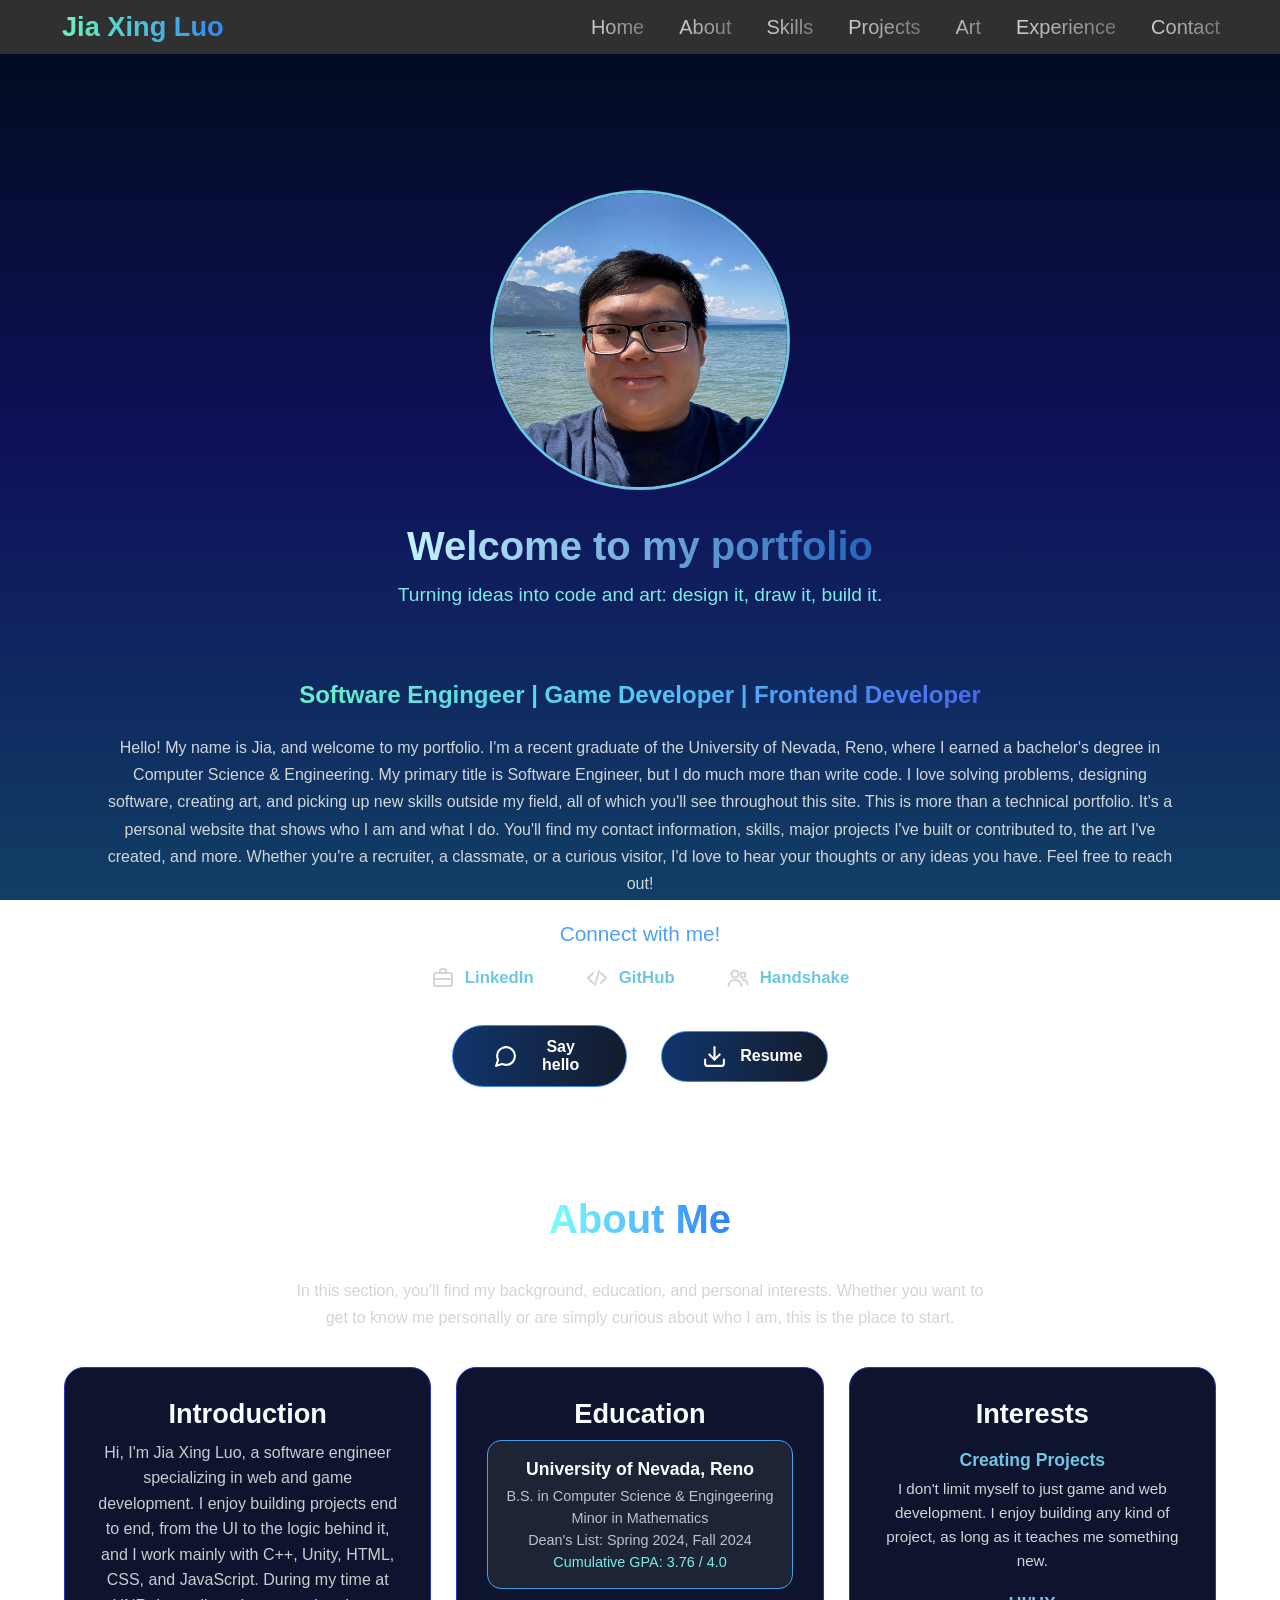
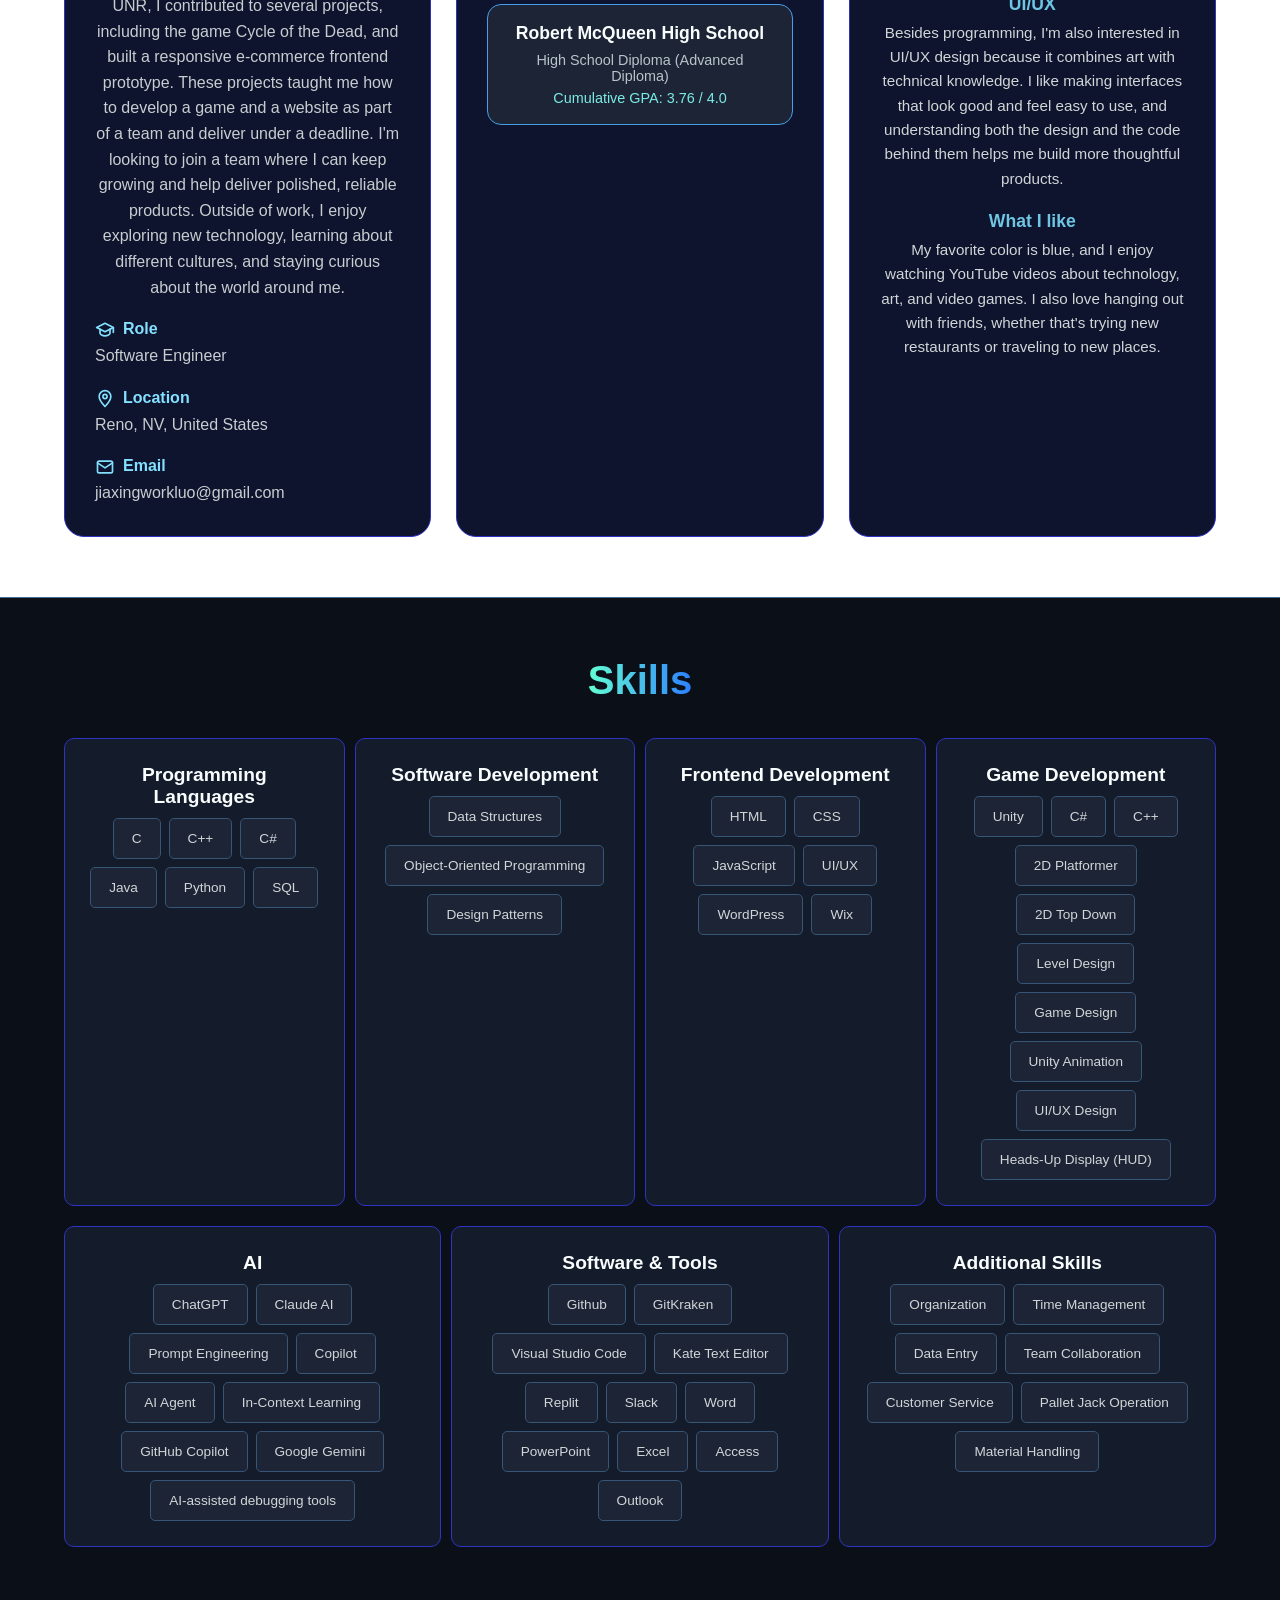
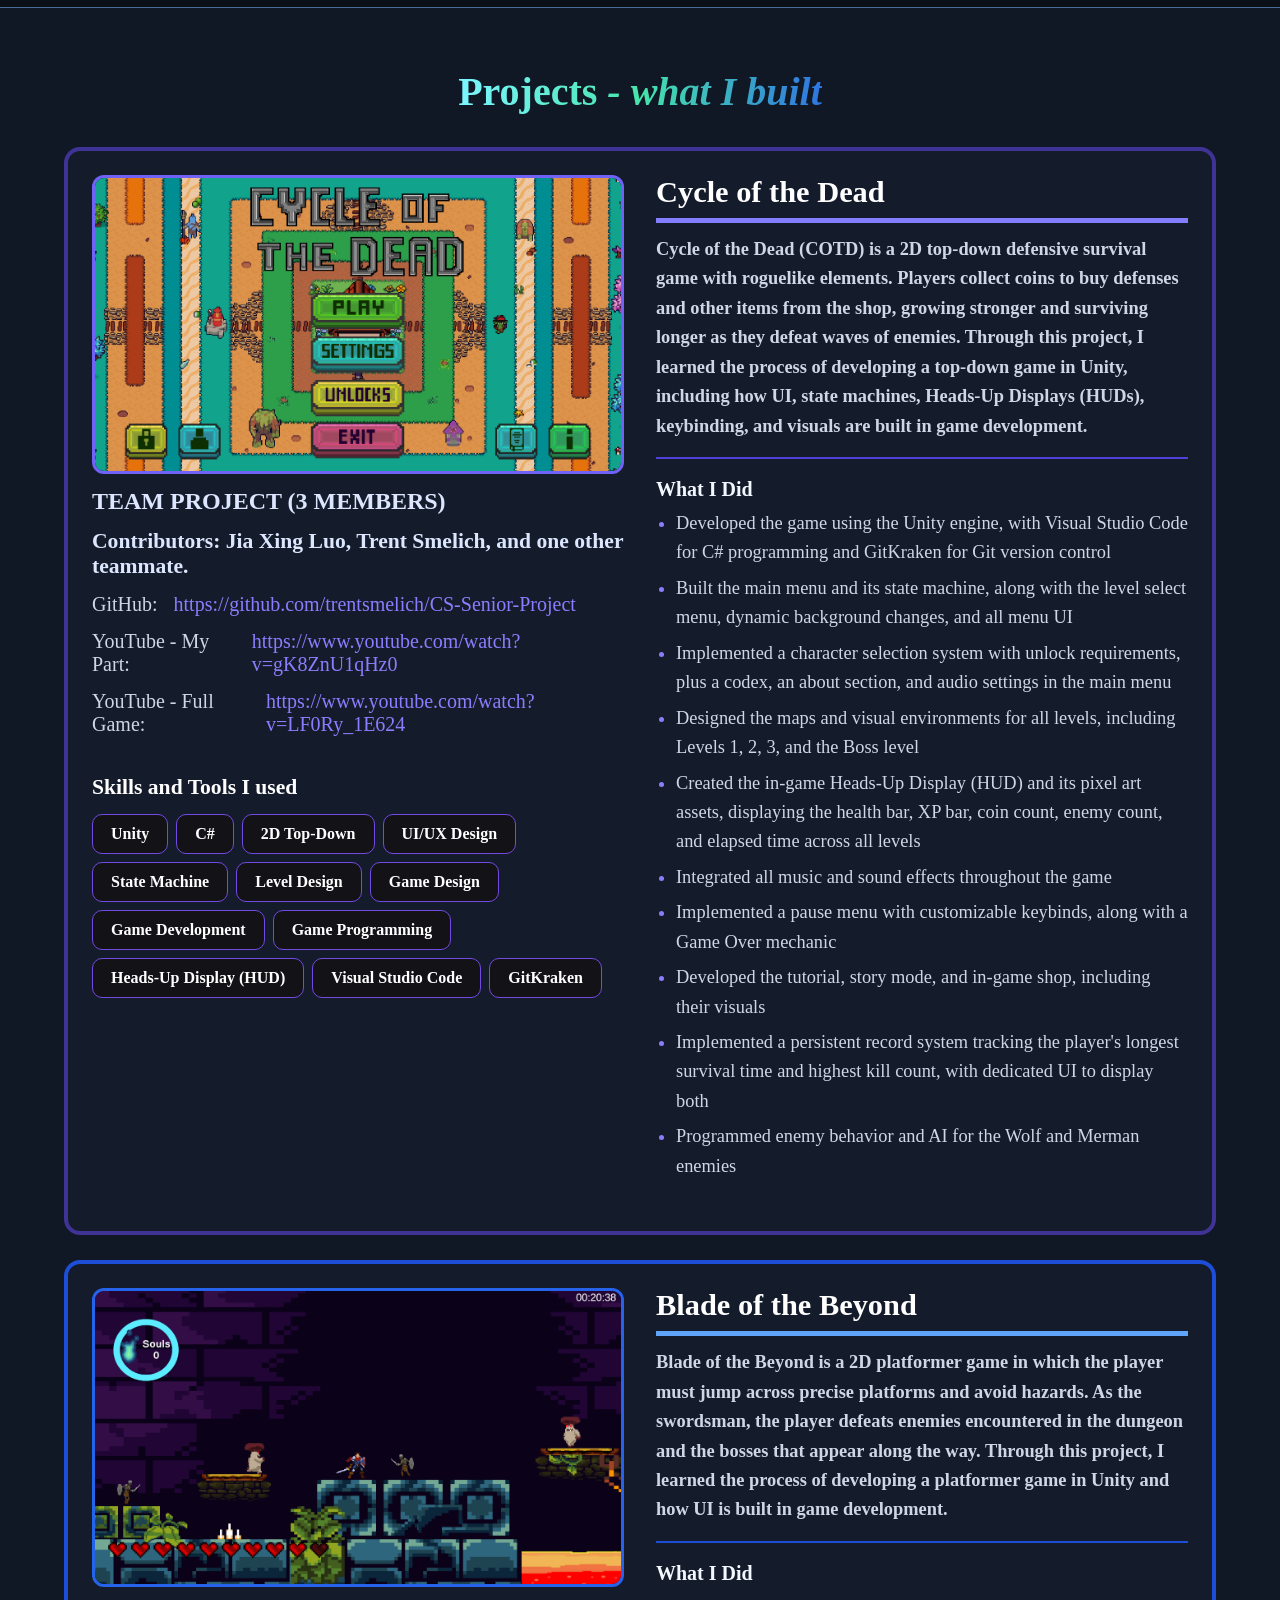
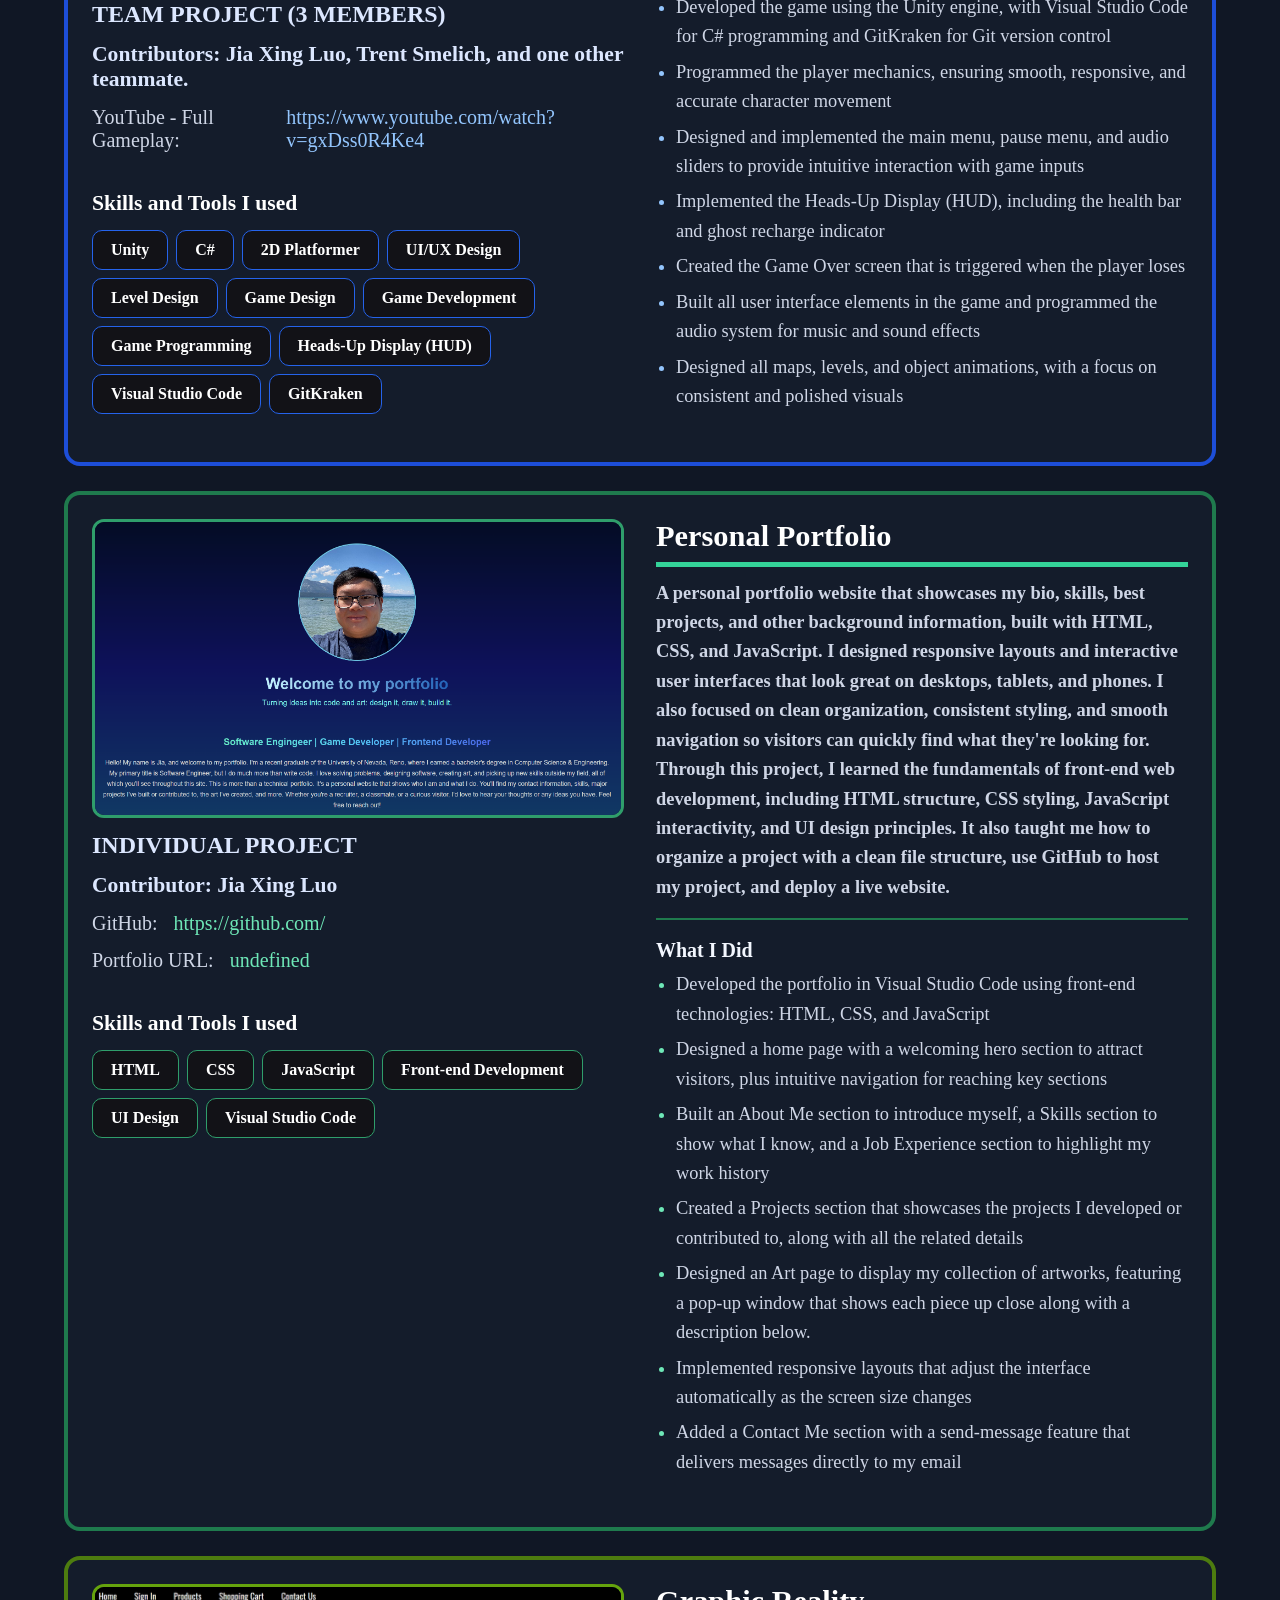
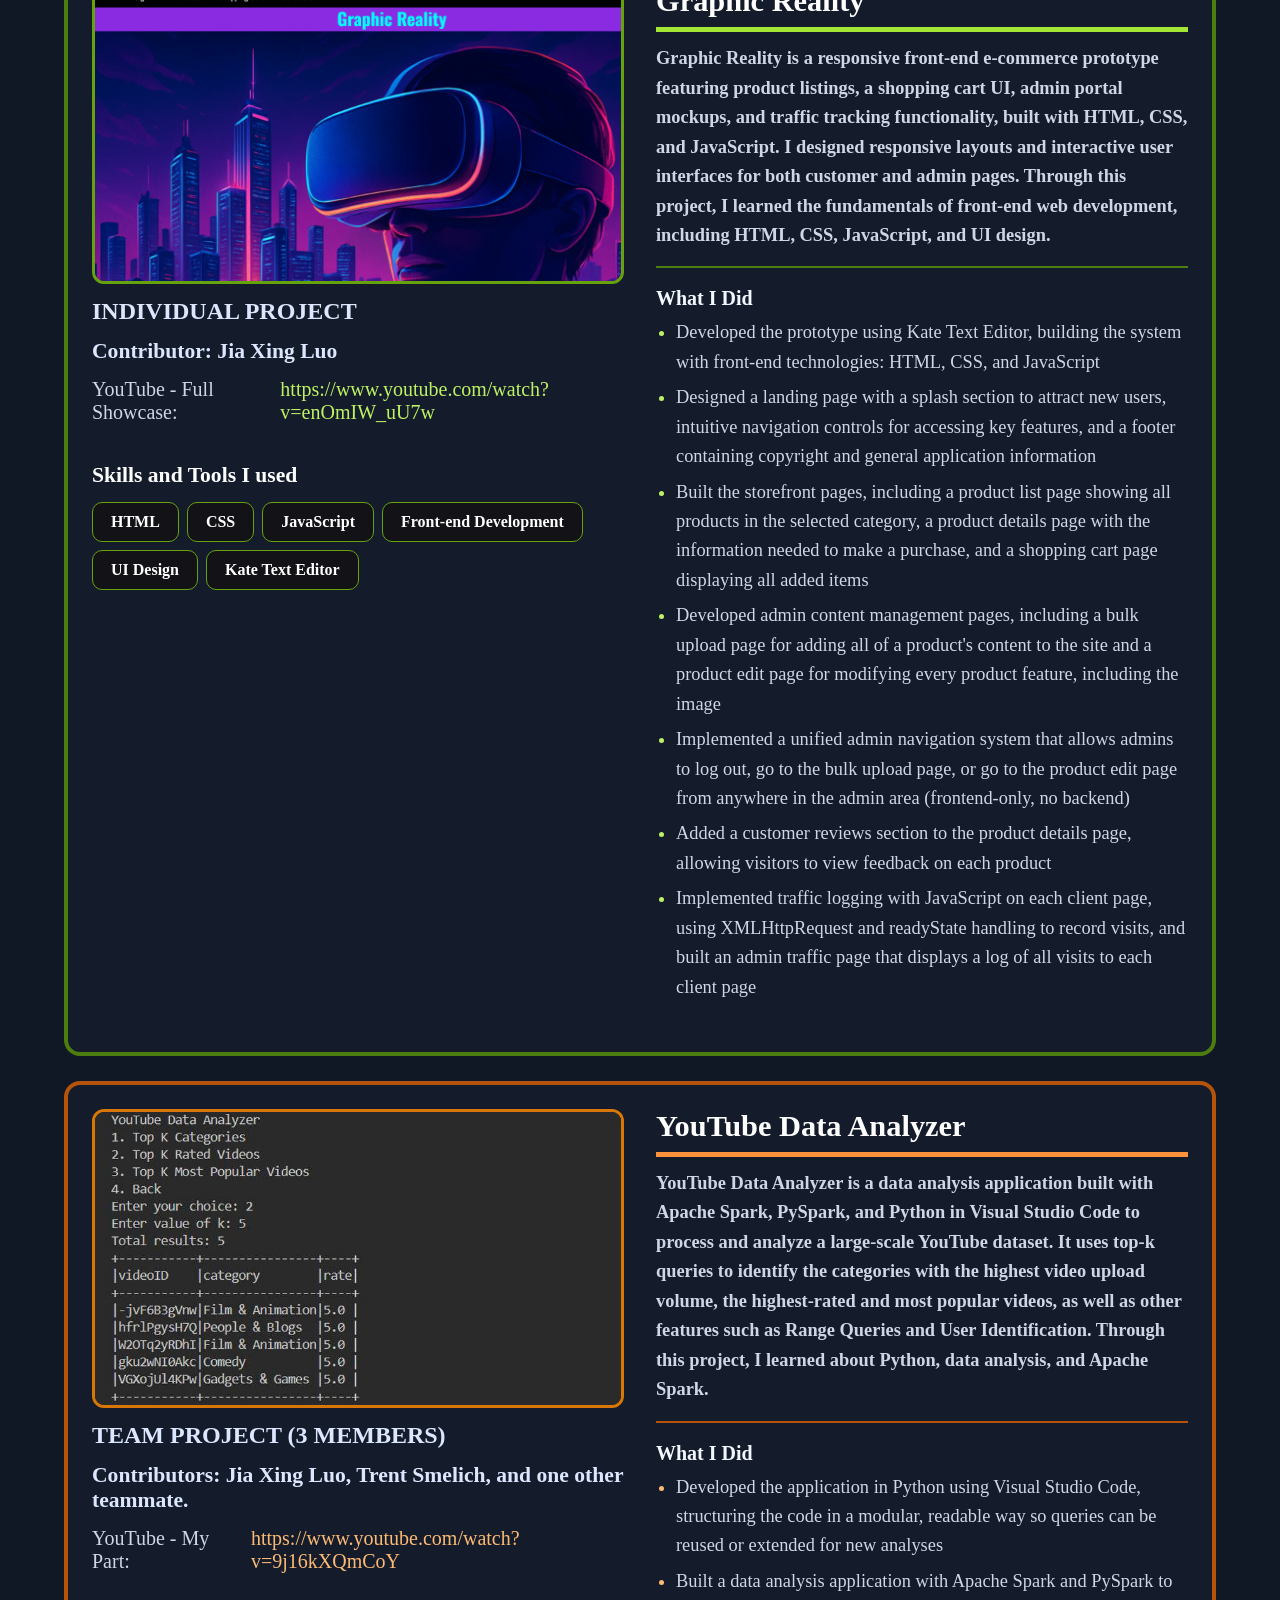
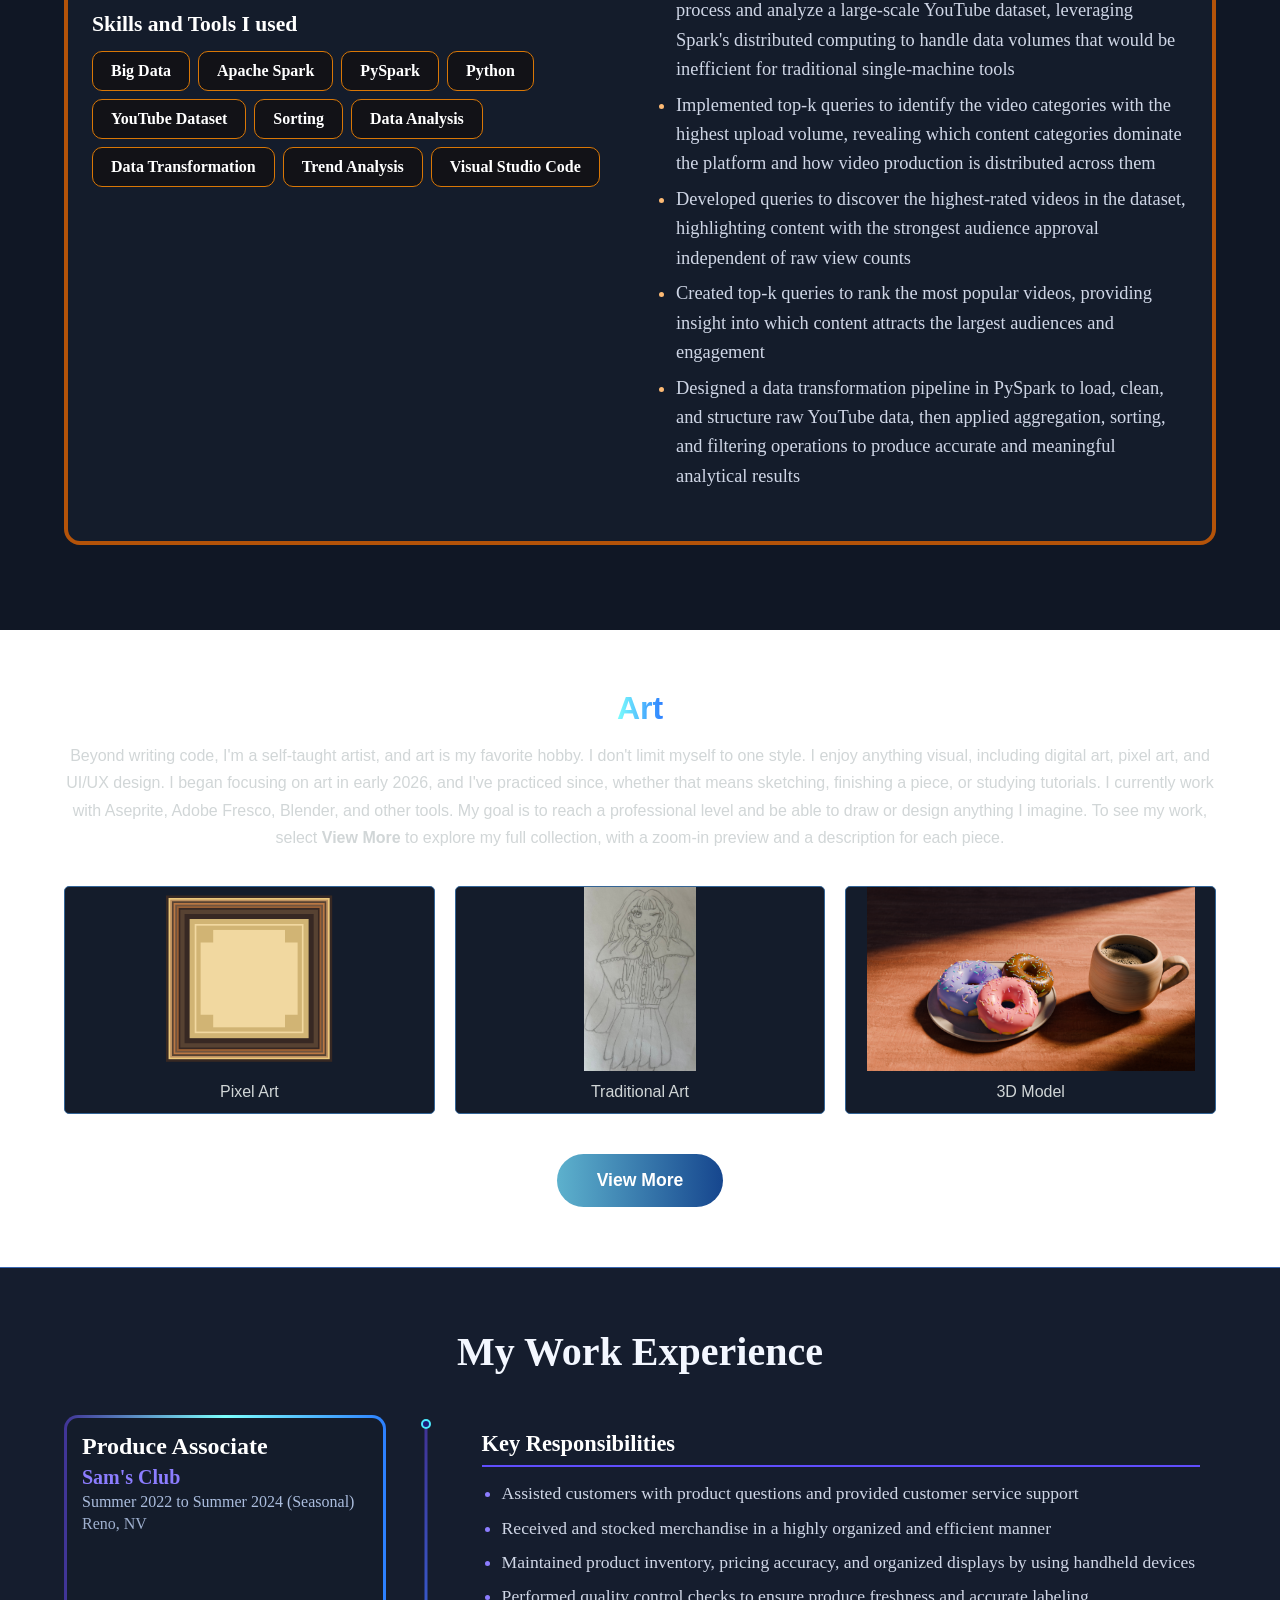
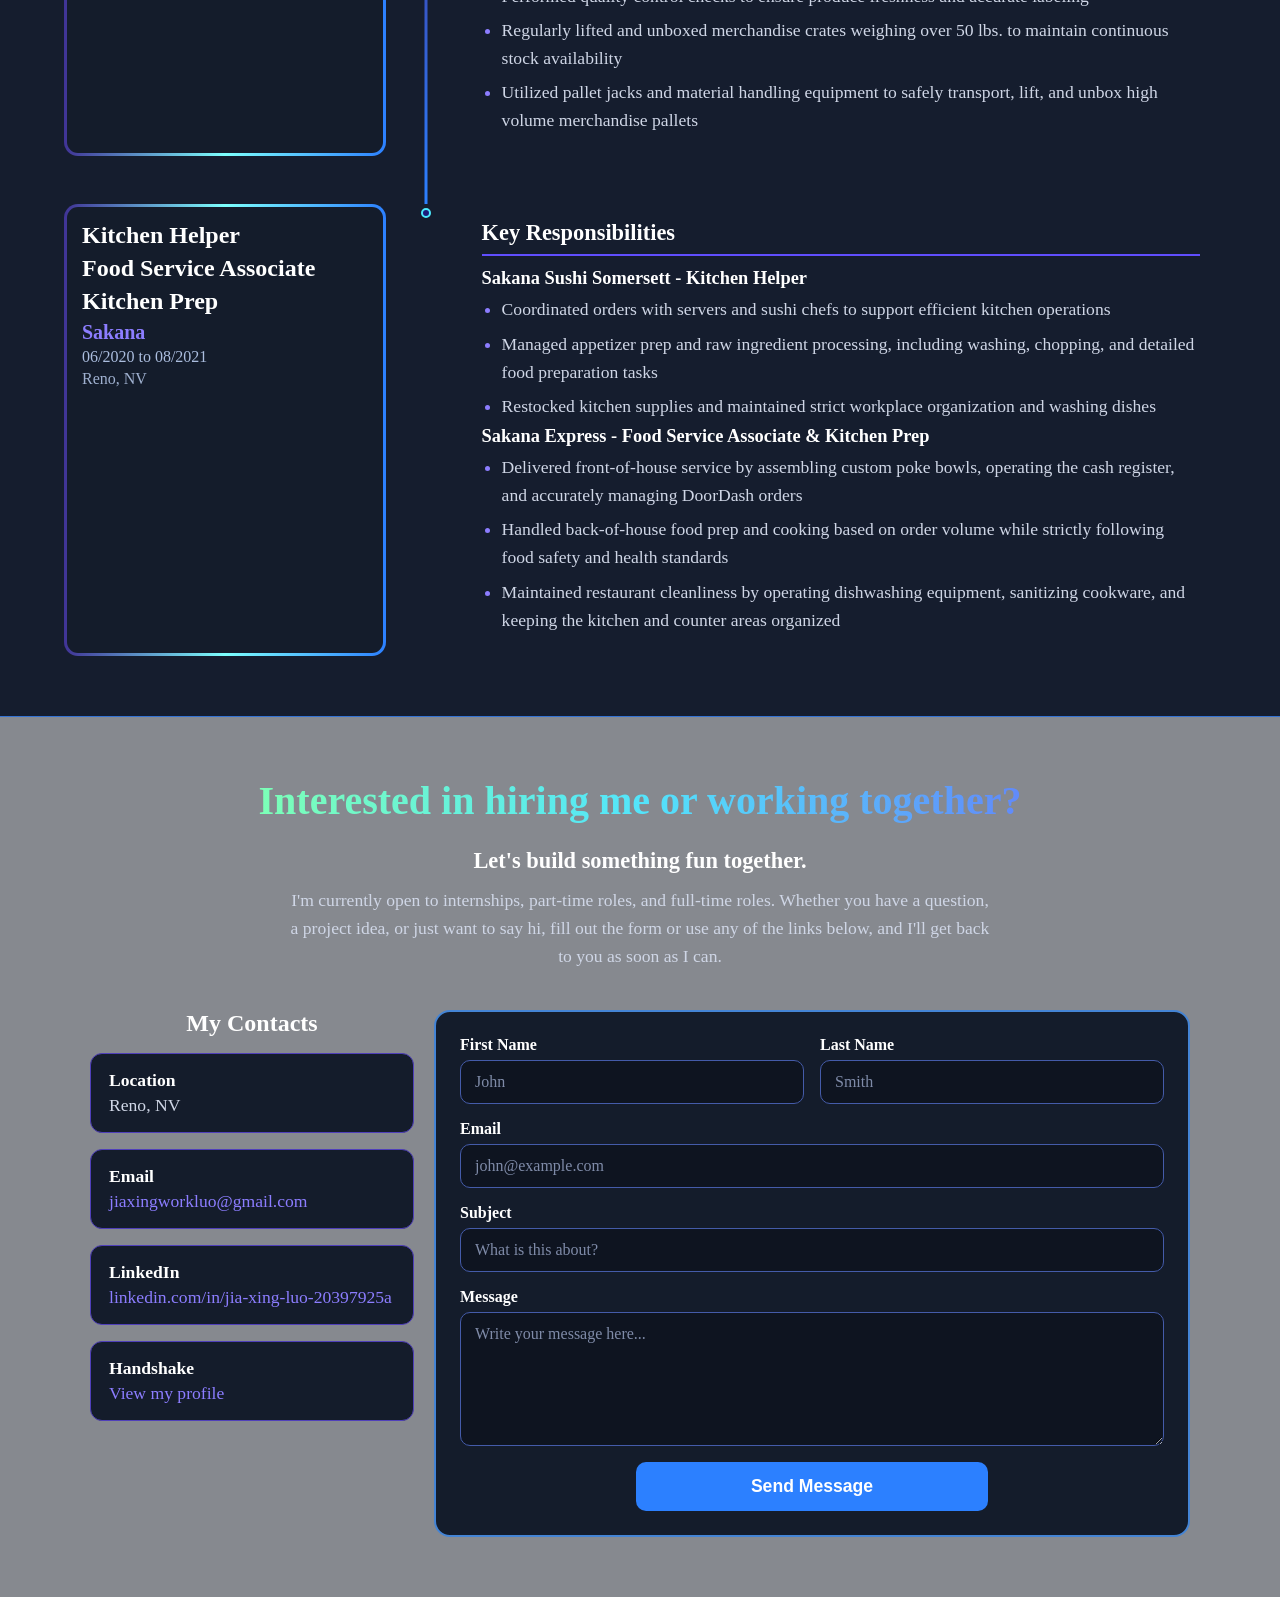
==== index.html @ 1fb8aa8e "Personal Portfolio" ====
<!DOCTYPE html>
<html lang="en">
<head>
  <meta charset="UTF-8">
  <meta name="viewport" content="width=device-width, initial-scale=1.0">
  <title>Portfolio - Jia Xing Luo</title>
  <link rel="stylesheet" href="css/styles.css">
  <link rel="stylesheet" href="css/home.css">
</head>
<body>
  <nav class="navbar">
    <div class="nav-name">Jia Xing Luo</div>
    <ul class="nav-links">
      <li><a href="index.html">Home</a></li>
      <li><a href="#about">About</a></li>
      <li><a href="#skills">Skills</a></li>
      <li><a href="#projects">Projects</a></li>
      <li><a href="pages/art.html">Art</a></li>
      <li><a href="#experience">Experience</a></li>
      <li><a href="#contact">Contact</a></li>
    </ul>
  </nav>
  
  <section class="welcome-container" id="home">
    <img src="assets/images/portfolio_image.jpg" alt="Profile_photo" class="welcome-image">
    <h1 class="welcome-message">Welcome to my portfolio</h1>
    <h2 class="welcome-slogan">Turning ideas into code and art: design it, draw it, build it.</h2>
    <p class="welcome-sentence"> Software Engingeer | Game Developer | Frontend Developer</p>
    <p class="welcome-paragraph">
        Hello! My name is Jia, and welcome to my portfolio. I'm a recent graduate of the University of Nevada, Reno, where I earned a bachelor's degree in Computer Science &amp; Engineering.
        My primary title is Software Engineer, but I do much more than write code. I love solving problems, designing software, creating art, and picking up new skills outside my field, all of which you'll see throughout this site.
        This is more than a technical portfolio. It's a personal website that shows who I am and what I do. You'll find my contact information, skills, major projects I've built or contributed to, the art I've created, and more.
        Whether you're a recruiter, a classmate, or a curious visitor, I'd love to hear your thoughts or any ideas you have. Feel free to reach out!
    </p>
    <p class="social-title">
      Connect with me!
    </p>

    <div class="social-links">
      <a href="https://www.linkedin.com/in/jia-xing-luo-20397925a" target="_blank" rel="noopener" class="social-link">
        <svg xmlns="http://www.w3.org/2000/svg" width="24" height="24" viewBox="0 0 24 24" fill="none" stroke="#d1d6d7" stroke-width="2" stroke-linecap="round" stroke-linejoin="round">
          <rect x="3" y="7" width="18" height="13" rx="2"/>
          <path d="M9 7V5a2 2 0 0 1 2-2h2a2 2 0 0 1 2 2v2"/>
          <path d="M3 13h18"/>
        </svg>
        <span>LinkedIn</span>
      </a>

      <a href="https://github.com/1104-Luo-JiaXing" target="_blank" rel="noopener" class="social-link">
        <svg xmlns="http://www.w3.org/2000/svg" width="24" height="24" viewBox="0 0 24 24" fill="none" stroke="#d1d6d7" stroke-width="2" stroke-linecap="round" stroke-linejoin="round">
          <polyline points="8 7 3 12 8 17"/>
          <polyline points="16 7 21 12 16 17"/>
          <line x1="14" y1="5" x2="10" y2="19"/>
        </svg>
        <span>GitHub</span>
      </a>

      <a href="https://app.joinhandshake.com/profiles/wjx9dq" target="_blank" rel="noopener" class="social-link">
        <svg xmlns="http://www.w3.org/2000/svg" width="24" height="24" viewBox="0 0 24 24" fill="none" stroke="#d1d6d7" stroke-width="2" stroke-linecap="round" stroke-linejoin="round">
          <circle cx="9" cy="8" r="3.5"/>
          <path d="M2.5 20c0-3.6 2.9-6 6.5-6s6.5 2.4 6.5 6"/>
          <circle cx="17" cy="9" r="2.5"/>
          <path d="M17 14c2.8 0 4.5 1.9 4.5 4.5"/>
        </svg>
        <span>Handshake</span>
      </a>
    </div>


    <a href="#contact" class="welcome-section-button">
      <svg xmlns="http://www.w3.org/2000/svg" viewBox="0 0 24 24" fill="none"
          stroke="currentColor" stroke-width="2" stroke-linecap="round"
          stroke-linejoin="round" aria-hidden="true">
        <path d="M21 11.5a8.38 8.38 0 0 1-.9 3.8 8.5 8.5 0 0 1-7.6 4.7 8.38 8.38 0 0 1-3.8-.9L3 21l1.9-5.7a8.38 8.38 0 0 1-.9-3.8 8.5 8.5 0 0 1 4.7-7.6 8.38 8.38 0 0 1 3.8-.9h.5a8.48 8.48 0 0 1 8 8v.5z"/>
      </svg>
      Say hello
    </a>

    <a href="assets/Jia_Xing_Luo_Resume.pdf" download="Jia_Xing_Luo_Resume.pdf" class="welcome-section-button">
      <svg xmlns="http://www.w3.org/2000/svg" viewBox="0 0 24 24" fill="none"
       stroke="currentColor" stroke-width="2" stroke-linecap="round"
       stroke-linejoin="round" aria-hidden="true">
        <path d="M21 15v4a2 2 0 0 1-2 2H5a2 2 0 0 1-2-2v-4"/>
        <polyline points="7 10 12 15 17 10"/>
        <line x1="12" y1="15" x2="12" y2="3"/>
      </svg>
      Resume
    </a>

  </section>

  <section class="about-section" id="about">
    <h2 class="about-title">About Me</h2>

    <p class="about-paragraph">
        In this section, you'll find my background, education, and personal interests. 
        Whether you want to get to know me personally or are simply curious about who I am, this is the place to start.
    </p>

    <div class="about-container">
      <!-- Intro -->
      <div class="about-box">
        <h3 class="about-subtitle">
          Introduction
        </h3>
        <p class="info-sentence">
          Hi, I'm Jia Xing Luo, a software engineer specializing in web and game development. I enjoy building projects end to end, from the UI to the logic behind it, and I work mainly with C++, Unity, HTML, CSS, and JavaScript.
          During my time at UNR, I contributed to several projects, including the game Cycle of the Dead, and built a responsive e-commerce frontend prototype. These projects taught me how to develop a game and a website as part of a team and deliver under a deadline. 
          I'm looking to join a team where I can keep growing and help deliver polished, reliable products. Outside of work, I enjoy exploring new technology, learning about different cultures, and staying curious about the world around me.
        </p>

        <div class="info-item">
          <svg class="info-icon" viewBox="0 0 24 24" fill="none" stroke="currentColor" stroke-width="2" stroke-linecap="round" stroke-linejoin="round">
            <path d="M2 9 12 4l10 5-10 5-10-5z"/>
            <path d="M6 11v5c0 1.5 3 3 6 3s6-1.5 6-3v-5"/>
            <path d="M22 9v6"/>
          </svg>
          <span>Role</span>
        </div>
        <p class="info-sentence">
          Software Engineer
        </p>

        <div class="info-item">
          <svg class="info-icon" viewBox="0 0 24 24" fill="none" stroke="currentColor" stroke-width="2" stroke-linecap="round" stroke-linejoin="round">
            <path d="M12 21s-7-7.2-7-12a7 7 0 0 1 14 0c0 4.8-7 12-7 12z"/>
            <circle cx="12" cy="9" r="2.5"/>
          </svg>
          <span>Location</span>
        </div>
        <p class="info-sentence">
          Reno, NV, United States
        </p>

        <div class="info-item">
          <svg class="info-icon" viewBox="0 0 24 24" fill="none" stroke="currentColor" stroke-width="2" stroke-linecap="round" stroke-linejoin="round">
            <rect x="3" y="5" width="18" height="14" rx="2"/>
            <polyline points="3,7 12,13 21,7"/>
          </svg>
          <span>Email</span>
        </div>
        <p class="info-sentence">
          jiaxingworkluo@gmail.com
        </p>
      </div>

      <!-- Education -->
      <div class="about-box">
        <h3 class="about-subtitle">
          Education
        </h3>

        <div class="education-container">
          <div class="education-card">
            <h4 class="school-name">University of Nevada, Reno</h4>
            <p class="school-degree">B.S. in Computer Science & Engingeering</p>
            <p class="school-degree">Minor in Mathematics</p>
            <p class="school-degree">Dean's List: Spring 2024, Fall 2024</p>
            <p class="school-gpa">Cumulative GPA: 3.76 / 4.0</p>
          </div>

          <div class="education-card">
            <h4 class="school-name">Robert McQueen High School</h4>
            <p class="school-degree">High School Diploma (Advanced Diploma)</p>
            <p class="school-gpa">Cumulative GPA: 3.76 / 4.0</p>
          </div>
        </div>
      </div>

      <!-- Interests -->
      <div class="about-box">
        <h3 class="about-subtitle">
          Interests
        </h3>

        <div class="interests-item">
          <h4 class="interests-title">Creating Projects</h4>
          <p class="interests-sentence">I don't limit myself to just game and web development. I enjoy building any kind of project, as long as it teaches me something new. 
          </p>
        </div>

        <div class="interests-item">
          <h4 class="interests-title">UI/UX</h4>
          <p class="interests-sentence">
            Besides programming, I'm also interested in UI/UX design because it combines art with technical knowledge. I like making interfaces that look good and feel easy to use, 
            and understanding both the design and the code behind them helps me build more thoughtful products.
          </p>
        </div>

        <div class="interests-item">
          <h4 class="interests-title">What I like</h4>
          <p class="interests-sentence">
            My favorite color is blue, and I enjoy watching YouTube videos about technology, art, and video games. I also love hanging out with friends, 
            whether that's trying new restaurants or traveling to new places.
          </p>
        </div>
      </div>

    </div>
  </section>


  <!-- Skills Section -->
  <section class="skills-section" id="skills">
    <div class="skills-inner">
      <h2 class="skills-title">Skills</h2>

      <div class="skills-container" id="skills-container"></div>

    </div>
  </section>

  <!-- Projects Section -->
  <section class="projects-section" id="projects">
    <div class="projects-inner">

      <h2 class="projects-title">
        <span class="title-first">Projects</span> <span class="title-second">- what I built</span>
      </h2>

      <div class="projects-container" id="projects-container"></div>

    </div>
  </section>

  <!-- Art Section -->
  <section class="index-art-section" id="index-art">
    <h2 class="index-art-title">Art</h2>
    <p class="index-art-text">
      Beyond writing code, I'm a self-taught artist, and art is my favorite hobby. I don't limit myself to one style. I enjoy anything visual, including digital art, pixel art, and UI/UX design.
      I began focusing on art in early 2026, and I've practiced since, whether that means sketching, finishing a piece, or studying tutorials. I currently work with Aseprite, Adobe Fresco, Blender, and other tools.
      My goal is to reach a professional level and be able to draw or design anything I imagine. To see my work, select <strong>View More</strong> to explore my full collection, with a zoom-in preview and a description for each piece.
    </p>

    <div class="index-art-container">
      <div class="index-art-box">
        <div class="index-art-image-wrapper">
          <img class="index-art-image" src="assets/images/aseprite/art15.png" alt="Art1">
        </div>
        <p class="index-art-name">Pixel Art</p>
      </div>

      <div class="index-art-box">
        <div class="index-art-image-wrapper">
          <img class="index-art-image" src="assets/images/traditional/art5.jpg" alt="Art2">
        </div>
        <p class="index-art-name">Traditional Art</p>
      </div>

      <div class="index-art-box">
        <div class="index-art-image-wrapper">
          <img class="index-art-image" src="assets/images/blender/Donuts.png" alt="Art3">
        </div>
        <p class="index-art-name">3D Model</p>
      </div>
    </div>

    <a href="pages/art.html" class="index-art-button">View More</a>
  </section>

  <!-- Work Experience -->
  <section class="experience-section" id="experience">

    <div class="experience-inner">
      <h2 class="experience-title">My Work Experience</h2>

      <div class="timeline">

        <!-- Sam's Club -->
        <div class="job">
          <div class="job-info">
            <h3 class="job-title">Produce Associate</h3>
            <p class="job-company">Sam's Club</p>
            <p class="job-time">Summer 2022 to Summer 2024 (Seasonal)</p>
            <p class="job-location">Reno, NV</p>
          </div>

          <div class="job-timeline">
            <span class="job-dot"></span>
          </div>

          <div class="job-details">
            <h4 class="job-details-title">Key Responsibilities</h4>
            <ul class="job-list">
              <li>Assisted customers with product questions and provided customer service support</li>
              <li>Received and stocked merchandise in a highly organized and efficient manner</li>
              <li>Maintained product inventory, pricing accuracy, and organized displays by using handheld devices</li>
              <li>Performed quality control checks to ensure produce freshness and accurate labeling</li>
              <li>Regularly lifted and unboxed merchandise crates weighing over 50 lbs. to maintain continuous stock availability</li>
              <li>Utilized pallet jacks and material handling equipment to safely transport, lift, and unbox high volume merchandise pallets</li>
            </ul>
          </div>
        </div>

        <!-- Sakana -->
        <div class="job">
          <div class="job-info">
            <h3 class="job-title">Kitchen Helper</h3>
            <h3 class="job-title">Food Service Associate</h3>
            <h3 class="job-title">Kitchen Prep</h3>
            <p class="job-company">Sakana</p>
            <p class="job-time">06/2020 to 08/2021</p>
            <p class="job-location">Reno, NV</p>
          </div>

          <div class="job-timeline">
            <span class="job-dot"></span>
          </div>

          <div class="job-details">
            <h4 class="job-details-title">Key Responsibilities</h4>
            <h3 class="job-subtitle">Sakana Sushi Somersett - Kitchen Helper</h3>
            <ul class="job-list">
              <li>Coordinated orders with servers and sushi chefs to support efficient kitchen operations</li>
              <li>Managed appetizer prep and raw ingredient processing, including washing, chopping, and detailed food preparation tasks</li>
              <li>Restocked kitchen supplies and maintained strict workplace organization and washing dishes</li>
            </ul>

            <h3 class="job-subtitle">Sakana Express - Food Service Associate & Kitchen Prep</h3>
            <ul class="job-list">
              <li>Delivered front-of-house service by assembling custom poke bowls, operating the cash register, and accurately managing DoorDash orders</li>
              <li>Handled back-of-house food prep and cooking based on order volume while strictly following food safety and health standards</li>
              <li>Maintained restaurant cleanliness by operating dishwashing equipment, sanitizing cookware, and keeping the kitchen and counter areas organized</li>
            </ul>
          </div>
        </div>

      </div>
    </div>
    
  </section>

  <!-- Contact -->
  <section class="contact-section" id="contact">
    <div class="contact-inner">
      <h2 class="contact-title">Interested in hiring me or working together?</h2>

      <div class="contact-intro">
        <p class="contact-tagline">Let's build something fun together.</p>
        <p class="contact-text">
          I'm currently open to internships, part-time roles, and full-time roles.
          Whether you have a question, a project idea, or just want to say hi,
          fill out the form or use any of the links below, and I'll get back to you
          as soon as I can.
        </p>
      </div>

      <div class="contact-content">

        <!-- Left: contact info -->
        <div class="contact-info">
          <h3 class="contact-subtitle">My Contacts</h3>
          <div class="contact-item">
            <span class="contact-label">Location</span>
            <span class="contact-value">Reno, NV</span>
          </div>

          <div class="contact-item">
            <span class="contact-label">Email</span>
            <a href="mailto:jiaxingworkluo@gmail.com">jiaxingworkluo@gmail.com</a>
          </div>

          <div class="contact-item">
            <span class="contact-label">LinkedIn</span>
            <a href="https://www.linkedin.com/in/jia-xing-luo-20397925a" target="_blank" rel="noopener">linkedin.com/in/jia-xing-luo-20397925a</a>
          </div>

          <div class="contact-item">
            <span class="contact-label">Handshake</span>
            <a href="https://app.joinhandshake.com/profiles/wjx9dq" target="_blank" rel="noopener">View my profile</a>
          </div>
        </div>

        <!-- Right: form -->
        <form class="contact-form" id="form">
          <input type="checkbox" name="botcheck" style="display: none;">

          <div class="form-row">
            <div class="form-field">
              <label for="first-name">First Name</label>
              <input type="text" id="first-name" name="first_name" placeholder="John" required>
            </div>
            <div class="form-field">
              <label for="last-name">Last Name</label>
              <input type="text" id="last-name" name="last_name" placeholder="Smith" required>
            </div>
          </div>

          <div class="form-row">
            <div class="form-field">
              <label for="email">Email</label>
              <input type="email" id="email" name="email" placeholder="john@example.com" required>
            </div>
          </div>

          <div class="form-row">
            <div class="form-field">
              <label for="subject">Subject</label>
              <input type="text" id="subject" name="subject" placeholder="What is this about?" required>
            </div>
          </div>

          <div class="form-row">
            <div class="form-field">
              <label for="message">Message</label>
              <textarea id="message" name="message" placeholder="Write your message here..." rows="6" required></textarea>
            </div>
          </div>

          <button type="submit" class="contact-button">Send Message</button>
        </form>

      </div>
    </div>
  </section>

  <script src="js/data.js"></script>
  <script src="js/index.js"></script>
</body>
</html>
---- css/styles.css ----
/* All Sections */
* {
  margin: 0;
  padding: 0;
  box-sizing: border-box;
}

/* Body background of the page */
body {
  margin: 0;
  min-height: 100vh;
  padding-top: 90px;
  background: linear-gradient(to bottom, #020b1a, #0e115a, #113f65);
  background-attachment: fixed;
}

section {
  scroll-margin-top: 90px;
}

/* NavBar */
.navbar {
  display: flex;
  position: fixed;
  top: 0;
  left: 0;
  right: 0;
  z-index: 50;
  justify-content: space-between;
  align-items: center;
  width: 100%;
  margin: 0;
  padding: 5px 50px;
  background-color: #303030;
}

.nav-name {
  text-decoration: none;
  font-family: Arial, Helvetica, sans-serif;
  font-size: 1.7rem;
  font-weight: bold;
  padding: 6px 12px;
  border-radius: 10px;

  background: linear-gradient(to right, #6cffb5, #2c80ff);
  background-clip: text;
  color: transparent;
}

.nav-links {
  display: flex;
  list-style: none;
  gap: 15px;
}

.nav-links li a {
  text-decoration: none;
  font-family: Arial, Helvetica, sans-serif;
  font-size: 1.25rem;
  padding: 10px 10px;
  border-radius: 8px;
  transition: background-color 0.2s ease-out, box-shadow 0.2s ease-out, color 0.2s ease-out;
  background: linear-gradient(to right, #dbdddd, #6b6b6c);
  background-clip: text;
  color: transparent;
}

.nav-links li a:hover {
  background: none;
  color: #e9e9e9;
  box-shadow: inset 0 0 0 30px #303030;
}

/* Large tablet: shrink sizes */
@media (max-width: 1100px) {
  .navbar {
    padding: 5px 25px;
  }

  .nav-name {
    font-size: 1.25rem;
  }

  .nav-links {
    gap: 5px;
  }

  .nav-links li a {
    font-size: 1.05rem;
    padding: 8px;
  }
}

/* Tablet or large phone: stack name above links */
@media (max-width: 750px) {
  .navbar {
    flex-direction: column;
    justify-content: center;
    padding: 6px 10px;
  }

  .nav-name {
    font-size: 1.1rem;
    padding: 2px 8px;
  }

  .nav-links {
    flex-wrap: nowrap;
    justify-content: flex-start;
    align-self: center;
    max-width: 100%;
    overflow-x: auto;
    scrollbar-width: none;
    gap: 2px;
    margin: 0;
    padding: 0;
  }

  .nav-links::-webkit-scrollbar {
    display: none;
  }

  .nav-links li {
    flex-shrink: 0;
  }

  .nav-links li a {
    font-size: 1rem;
    padding: 6px 8px;
    white-space: nowrap;
  }
}

/* Small phone: shrink further */
@media (max-width: 280px) {
  .nav-name {
    font-size: 0.95rem;
  }

  .nav-links li a {
    font-size: 0.55rem;
    padding: 5px 6px;
  }
}
---- css/home.css ----
/* Welcome Section */
.welcome-container {
  width: 90%;
  margin: 50px auto;
  padding: 50px 40px;
  text-align: center;
  font-family: Arial, Helvetica, sans-serif;
}

.welcome-image {
  width: 300px;
  height: 300px;
  border-radius: 50%;
  object-fit: cover;
  border: 3px solid rgb(110, 198, 227);
  margin-bottom: 30px;
}

.welcome-message {
  width: fit-content;
  margin: 0 auto 15px auto;
  font-size: 2.5rem;
  background: linear-gradient(to right, #c3f3ff, #2364ba);
  background-clip: text;
  color: transparent;
}

.welcome-slogan {
  font-size: 1.2rem;
  font-weight: normal;
  color: rgb(124, 235, 230);
  margin-bottom: 75px;
}

.welcome-sentence {
  width: fit-content;
  margin: 0 auto 25px auto;
  font-size: 1.5rem;
  font-weight: bold;
  background: linear-gradient(to right, #68f0c9, #54c9f7, #4a67ea);
  background-clip: text;
  color: transparent;
}

.welcome-paragraph {
  max-width: 1300px;
  margin: 0 auto;
  font-size: 1rem;
  line-height: 1.7;
  margin-bottom: 25px;
  color: #d1d6d7;
}

.social-title {
  font-size: 1.3rem;
  font-weight: normal;
  margin-bottom: 10px;
  color: #51a0f5;
}

.social-links {
  display: flex;
  justify-content: center;
  flex-wrap: wrap;
  gap: 15px;
}

.social-link {
  display: flex;
  align-items: center;
  gap: 10px;
  padding: 10px 18px;
  border-radius: 10px;
  text-decoration: none;
  font-family: Arial, Helvetica, sans-serif;
  font-size: 1.05rem;
  font-weight: bold;
  color: rgb(110, 198, 227);
  transition: background-color 0.2s ease, color 0.2s ease;
}

.social-icon {
  width: 24px;
  height: 24px;
  object-fit: contain;
  color: grey;
}

.social-link:hover {
  background-color: rgba(60, 97, 247, 0.35);
  color: #96f5fa;
}

.welcome-section-button {
  display: inline-flex;
  align-items: center;
  gap: 8px;
  margin-top: 25px;
  padding: 12px 35px;
  border-radius: 50px;
  background: linear-gradient(to right, #10356c, #141c2b);
  color: #ffffff;
  text-decoration: none;
  font-weight: bold;
  border: 1px solid #3e87f5;
  margin-left: 15px;
  margin-right: 15px;
  transition: transform 0.2s ease, box-shadow 0.2s ease, border-color 0.2s ease, filter 0.2s ease;
}

.welcome-section-button svg {
  width: 25px;
  height: 25px;
  flex: 0 0 35px;
}

.welcome-section-button:hover {
  filter: brightness(1.35);
  transform: scale(1.06);
  box-shadow: 0 6px 20px rgba(62, 135, 245, 0.45);
  border-color: #75dfff;
}

/* About me section */
.about-section {
  width: 90%;
  margin: 60px auto;
  font-family: Arial, Helvetica, sans-serif;
  text-align: center;
}

.about-title {
  display: inline-block;
  font-size: 2.5rem;
  margin-bottom: 35px;
  background: linear-gradient(to right, #7cfffd, #2c80ff);
  background-clip: text;
  color: transparent;
}

.about-paragraph {
  max-width: 700px;
  margin: 0 auto 35px auto;
  font-size: 1rem;
  line-height: 1.7;
  color: #d1d6d7;
}

.about-container {
  display: flex;
  justify-content: space-between;
  align-items: stretch;
  gap: 25px;
}

.about-box {
  flex: 1;
  background-color: #0e132e;
  border: 1px solid #2d34c1;
  border-radius: 20px;
  padding: 30px;
  height: auto;
  transition: transform 0.2s ease, border-color 0.2s ease, box-shadow 0.2s ease;
}

.about-box:hover {
  transform: translateY(-7px);
  border-width: 2px;
  border-color: rgb(132, 154, 250);
  box-shadow: 0 10px 25px rgba(110, 198, 227, 0.15);
}

.about-subtitle {
  font-size: 1.7rem;
  font-weight: bold;
  text-align: center;
  margin-bottom: 10px;
  color: #f9fdfe;
  gap: 25px;
}


/* Introduction rows */
.info-item {
  display: flex;
  align-items: left;
  justify-content: left;
  gap: 8px;
  color: rgb(131, 224, 255);
  font-size: 1rem;
  font-weight: bold;
  margin-top: 20px;
}

.info-icon {
  width: 20px;
  height: 20px;
  object-fit: contain;
}

.info-sentence {
  display: flex;
  align-items: left;
  justify-content: left;
  margin-top: 3px;
  color: #c8ced0;
  font-size: 1rem;
  line-height: 1.6;
}

/* Education cards */
.education-container {
  display: flex;
  flex-direction: column;
  gap: 15px;
}

.education-card {
  background-color: #1c2436;
  border: 1px solid #469fe7;
  border-radius: 14px;
  padding: 18px;
  text-align: center;
}

.school-name {
  font-size: 1.1rem;
  color: #f9fdfe;
  margin-bottom: 8px;
}

.school-degree {
  font-size: 0.9rem;
  color: #b8c4c9;
  margin-bottom: 6px;
}

.school-gpa {
  font-size: 0.9rem;
  color: rgb(124, 235, 230);
}

/* Core cards */
.interests-item {
  margin-top: 20px;
}

.interests-title {
  font-size: 1.1rem;
  color: rgb(110, 198, 227);
  margin-bottom: 6px;
}

.interests-sentence {
  font-size: 0.95rem;
  color: #d1d6d7;
  line-height: 1.6;
}

@media (max-width: 1000px) {
  .about-container {
    flex-direction: column;
  }

  .about-box {
    flex: none;
  }
}

/* Skills Section */
.skills-section {
  width: 100%;
  padding: 60px 0;
  font-family: Verdana, Helvetica, sans-serif;
  text-align: center;
  background-color: #0b0f18;
  border-top: 1px solid #476c95;
  border-bottom: 1px solid #476c95;
}

.skills-inner {
  width: 90%;
  margin: 0 auto;
}

.skills-title {
  display: inline-block;
  font-size: 2.5rem;
  margin-bottom: 35px;
  background: linear-gradient(to right, #63ffd5, #2c80ff);
  background-clip: text;
  color: transparent;
}

.skills-container {
  display: flex;
  flex-wrap: wrap;
  justify-content: space-between;
  align-items: stretch;
  row-gap: 20px;
  column-gap: 10px;
}

.skill-category {
  flex: 1 1 calc(25% - 10px);
}

.skill-category {
  flex: 1 1 calc(25% - 10px);
  background-color: #141c2b;
  border: 1px solid #2d34c1;
  border-radius: 10px;
  padding: 25px;
  transition: transform 0.2s ease, border-color 0.2s ease, box-shadow 0.2s ease;
}

.skill-category:hover {
  transform: translateY(-7px);
  border-width: 2px;
  border-color: rgb(132, 154, 250);
  box-shadow: 0 10px 25px rgba(97, 124, 234, 0.395);
}

.skill-category-title {
  font-size: 1.2rem;
  color: #f9fdfe;
  margin-bottom: 10px;
}

.skill-category-text {
  font-size: 0.95rem;
  color: #d1d6d7;
  line-height: 1.6;
}

.skill-tags {
  display: flex;
  flex-wrap: wrap;
  justify-content: center;
  gap: 8px;
}

.skill-tag {
  background-color: #1c2436;
  border: 1px solid #375575;
  border-radius: 5px;
  padding: 12px 18px;
  font-size: 0.85rem;
  color: #d1d6d7;
}

/* Project Section */
.projects-section {
  display: flex;
  flex-direction: column;
  align-items: center;
  gap: 32px;
  padding: 60px 0;
  background-color: #101725;
}

.projects-inner {
  width: 90%;
  margin: 0 auto;
  display: flex;
  flex-direction: column;
  align-items: center;
  gap: 32px;
}

.projects-title {
  display: block;
  text-align: center;
  font-size: 2.5rem;
  margin: 0;
  background: linear-gradient(to right, #7cf6ff, #46e4aa, #2f75e0);
  background-clip: text;
  -webkit-background-clip: text;
  color: transparent;
}

.title-first {
  font-weight: bold;
}

.title-second {
  font-style: oblique;
}

.project-card {
  /* default theme */
  --project: #403396;                      
  --project-hover: rgb(106, 90, 255);      
  --project-glow: rgba(91, 60, 247, 0.55); 
  --project-text: rgb(140, 125, 255);      
  --project-line-strong: #827efe;          
  --project-line: #5141db;                
  --project-tag: #7249e1;
  --project-image-border: #7061f7;                  

  width: 100%;
  display: flex;
  gap: 32px;
  padding: 24px;
  box-sizing: border-box;
  background-color: #141c2b;
  border: 4px solid var(--project);
  border-radius: 16px;
  transition: transform 0.2s ease, border-color 0.2s ease, box-shadow 0.2s ease;
  margin-bottom: 25px;
}

.project-card:hover {
  transform: translateY(-6px);
  border-color: var(--project-hover);
  box-shadow: 0 15px 35px var(--project-glow);
}

/* Left: 50% */
.project-left {
  flex: 1;
  min-width: 0;
  display: flex;
  flex-direction: column;
  gap: 14px;
}

.project-image-box {
  width: 100%;
  aspect-ratio: 16 / 9;
  border-radius: 12px;
  overflow: hidden;
  background: #0e1420;
  border: 3px solid var(--project-image-border);
}

.project-image-box img {
  width: 100%;
  height: 100%;
  object-fit: cover;
  display: block;
}

.project-type {
  font-size: 1.5rem;
  font-weight: 600;
  text-transform: uppercase;
  color: #dce7ff;
}

.project-contributors-row {
  display: flex;
  justify-content: flex-start;
  gap: 10px;
  align-items: center;
  color: #dce7ff;
  font-size: 1.35rem;
  font-weight: bold;
}

.project-link-row {
  display: flex;
  justify-content: flex-start;
  gap: 16px;
  align-items: center;
  color: #cfd6e6;
  font-size: 1.25rem;
}

.project-link-row a {
  color: var(--project-text);
  text-decoration: none;
}

.project-link-row a:hover {
  text-decoration: underline;
  color: #78ebfa;
}

.project-tags {
  display: flex;
  flex-wrap: wrap;
  gap: 8px;
}

.tag {
  padding: 10px 18px;
  font-size: 1rem;
  font-weight: bold;
  color: #fff;
  background-color: #121217;
  border: 1px solid var(--project-tag);
  border-radius: 10px;
}

/* Right side: 50% */
.project-right {
  flex: 1;
  min-width: 0;
  display: flex;
  flex-direction: column;
}

.project-name {
  font-size: 1.9rem;
  margin: 0 0 12px;
  padding-bottom: 8px;
  border-bottom: 5px solid var(--project-line-strong);
  color: #fff;
}

.project-desc {
  color: #cfd6e6;
  font-size: 1.15rem;
  font-weight: bold;
  line-height: 1.6;
  margin: 0 0 20px;
  padding-bottom: 16px;
  border-bottom: 2px solid var(--project-line);
}

.project-list {
  margin: 0 0 20px;
  padding-left: 20px;
  color: #cfd6e6;
  font-size: 1.15rem;
  line-height: 1.6;
}

.project-list-name {
  margin: 0 0 10px;
  color: #f3f7ff;
  font-size: 1.25rem;
  line-height: 1.0;
}

.project-list li {
  margin-bottom: 6px;
}

.project-list li::marker {
  color: var(--project-text);
}

.project-skills-title {
  margin: 25px 0 0;
  font-size: 1.35rem;
  color: #fff;
}

/* Project card themes */
.project-card.theme-green {
  --project: #1f7a4d;
  --project-hover: #34d399;
  --project-glow: rgba(52, 211, 153, 0.5);
  --project-text: #6ee7b7;
  --project-line-strong: #34d399;
  --project-line: #1f7a4d;
  --project-tag: #2f9e6b;
  --project-image-border:#2f9e6b;
}

.project-card.theme-orange {
  --project: #b45309;
  --project-hover: #fb923c;
  --project-glow: rgba(251, 146, 60, 0.5);
  --project-text: #fdba74;
  --project-line-strong: #fb923c;
  --project-line: #b45309;
  --project-tag: #d97706;
  --project-image-border:#d97706;
}

.project-card.theme-blue {
  --project: #1d4ed8;
  --project-hover: #60a5fa;
  --project-glow: rgba(96, 165, 250, 0.5);
  --project-text: #93c5fd;
  --project-line-strong: #60a5fa;
  --project-line: #1d4ed8;
  --project-tag: #2563eb;
  --project-image-border:#2563eb;
}

.project-card.theme-lime {
  --project: #4d7c0f;
  --project-hover: #a3e635;
  --project-glow: rgba(163, 230, 53, 0.5);
  --project-text: #bef264;
  --project-line-strong: #a3e635;
  --project-line: #4d7c0f;
  --project-tag: #65a30d;
  --project-image-border:#65a30d;
}


/* Small view for project cards */
@media (max-width: 1200px) {
  .project-card {
    flex-direction: column;
  }

  .project-left,
  .project-right {
    width: 100%;
    flex: none;
  }
}

/* Art Section */
.index-art-section {
  width: 90%;
  margin: 60px auto;
  font-family: Verdana, Helvetica, sans-serif;
  text-align: center;
}

.index-art-title {
  display: inline-block;
  font-size: 2rem;
  margin-bottom: 15px;
  background: linear-gradient(to right, #7cfffd, #2c80ff);
  background-clip: text;
  -webkit-background-clip: text;
  color: transparent;
}

.index-art-text {
  max-width: 1350px;
  margin: 0 auto 35px auto;
  font-size: 1rem;
  line-height: 1.7;
  color: #d1d6d7;
}

/* Cards */
.index-art-container {
  display: flex;
  justify-content: center;
  align-items: stretch;
  gap: 20px;
  margin-bottom: 40px;
}

.index-art-box {
  flex: 1 1 0;
  min-width: 0;
  max-width: 500px;
  display: flex;
  flex-direction: column;
  border-radius: 5px;
  overflow: hidden;
  background-color: #141c2b;
  border: 1px solid #336496;
  transition: transform 0.2s ease, border-color 0.2s ease, box-shadow 0.2s ease;
}

.index-art-box:hover {
  transform: translateY(-6px) scale(1.05);
  border-color: rgb(90, 156, 255);
  box-shadow: 0 15px 35px rgba(60, 97, 247, 0.55);
}

/* The frame: same shape for every card, scales with the screen */
.index-art-image-wrapper {
  position: relative;
  width: 100%;
  aspect-ratio: 2 / 1;
  overflow: hidden;
}

/* The image sits inside the frame and can't change its size */
.index-art-image {
  position: absolute;
  top: 0;
  left: 0;
  width: 100%;
  height: 100%;
  object-fit: contain;
  object-position: center;
}

.index-art-name {
  margin: 0;
  padding: 12px 8px;
  font-size: 1rem;
  color: #d1d6d7;
  text-align: center;
}

/* Button */
.index-art-button {
  display: inline-block;
  padding: 16px 40px;
  border-radius: 50px;
  background: linear-gradient(to right, #5db1cd, #16468e);
  border: none;
  color: #ffffff;
  text-decoration: none;
  font-size: 1.1rem;
  font-weight: bold;
}

.index-art-button:hover {
  box-shadow: 0 10px 25px rgba(44, 128, 255, 0.4);
  filter: brightness(1.25);
}

/* Responsive: stack the cards */
@media (max-width: 1000px) {
  .index-arts-container {
    flex-direction: column;
    align-items: center;
  }

  .index-arts-box {
    flex: none;
    width: 100%;
    max-width: 500px;
  }
}

/* Job Experience Section */
.experience-section {
  padding: 60px 0;
  background-color: #151d2e;
  border-top: 1px solid #3866b1;
  border-bottom: 1px solid #3473d3;
}

.experience-inner {
  width: 90%;
  margin: 0 auto;
  display: flex;
  flex-direction: column;
  align-items: center;
  gap: 40px;
}

.experience-title {
  display: block;
  text-align: center;
  font-size: 2.5rem;
  margin: 0;
  font-family: Cambria, Cochin, Georgia, Times, 'Times New Roman', serif;
  color: #f3f7ff;
}

/* Timeline */
.timeline {
  width: 100%;
  max-width: 1300px;
}

/* 30%|timeline|70% */
.job {
  display: grid;
  grid-template-columns: 3fr 24px 7fr;
  column-gap: 28px;
  padding-bottom: 48px;
}

.job:last-child {
  padding-bottom: 0;
}

/* LEFT: 30% */
.job-info {
  text-align: left;
  padding: 15px;
  border: 3px solid transparent;
  border-radius: 14px;
  background:
    linear-gradient(#141c2b, #141c2b) padding-box,
    linear-gradient(to right, #403396, #7cfffd, #2c80ff) border-box;
  transition: transform 0.2s ease;
}

.job-info:hover {
  transform: translateY(-6px);
}

.job-title {
  margin: 0 0 6px;
  font-size: 1.5rem;
  color: #fff;
}

.job-subtitle {
  margin: 0 0 6px;
  font-size: 1.15rem;
  color: #fff;
}

.job-company {
  margin: 0 0 4px;
  font-size: 1.25rem;
  font-weight: bold;
  color: rgb(140, 125, 255);
}

.job-time {
  margin: 0;
  font-size: 1rem;
  color: #abbdde;
}

.job-location {
  margin: 4px 0 0;
  font-size: 1rem;
  color: #9fb0cf;
}

/* Middle: line + dot */
.job-timeline {
  position: relative;
}

/* the vertical line */
.job-timeline::before {
  content: "";
  position: absolute;
  top: 14px; /*starts at the dot*/
  bottom: -48px; /*reaches into the next job's padding gap so the line connects*/
  left: 50%;
  width: 3px;
  transform: translateX(-50%);
  background: linear-gradient(to bottom, #403396, #2c80ff);
}

/* no line after the last job */
.job:last-child .job-timeline::before {
  display: none;
}

.job-dot {
  position: absolute;
  top: 4px;
  left: 50%;
  width: 10px;
  height: 10px;
  transform: translateX(-50%);
  box-sizing: border-box;
  background-color: #1c1b7a;
  border: 2px solid #4ceaff;
  border-radius: 50%;
  z-index: 1;
}

/* RIGHT: 70% */
.job-details-title {
  margin: 0 0 12px;
  padding-bottom: 8px;
  font-size: 1.4rem;
  color: #fff;
  border-bottom: 2px solid #604efe;
}

.job-details {
  padding: 15px;
  border: 1px solid transparent;
  border-radius: 14px;
  transition: border-color 0.4s ease, background-color 0.4s ease;
  transition: transform 0.2s ease
}

.job-details:hover {
  border-color: #5cabfa;
  background-color: #141c2b;
  transform: scale(1.025);
}

.job-list {
  margin: 0;
  padding-left: 20px;
  color: #cfd6e6;
  font-size: 1.1rem;
  line-height: 1.6;
}

.job-list li {
  margin-bottom: 6px;
}

.job-list li::marker {
  color: rgb(140, 125, 255);
}

/* Small view: timeline on the left, text stacked on the right */
@media (max-width: 768px) {
  .job {
    grid-template-columns: 24px 1fr;
    column-gap: 16px;
  }

  /*The line runs alongside both text blocks*/
  .job-timeline {
    grid-column: 1;
    grid-row: 1 / span 2;
  }

  .job-info {
    grid-column: 2;
    grid-row: 1;
    text-align: left;
    margin-bottom: 12px;
  }

  .job-details {
    grid-column: 2;
    grid-row: 2;
  }
}

/* Contact Section */
.contact-section {
  padding: 60px 0;
  background-color: rgba(14, 20, 32, 0.5);
}

.contact-inner {
  width: 90%;
  margin: 0 auto;
  display: flex;
  flex-direction: column;
  align-items: center;
  gap: 24px;
}

.contact-title {
  display: block;
  text-align: center;
  font-size: 2.5rem;
  margin: 0;
  background: linear-gradient(to right, #7cffb7, #53e5fb, #618afa);
  background-clip: text;
  color: transparent;
}

/* Intro (sentence + paragraph) */
.contact-intro {
  max-width: 700px;
  text-align: center;
  margin-bottom: 16px;
}

.contact-tagline {
  margin: 0 0 12px;
  font-size: 1.4rem;
  font-weight: bold;
  color: #fff;
}

.contact-text {
  margin: 0;
  font-size: 1.1rem;
  line-height: 1.6;
  color: #cfd6e6;
}

/* 30%|70% with a smaller gap */
.contact-content {
  width: 100%;
  max-width: 1100px;
  display: grid;
  grid-template-columns: 3fr 7fr;
  column-gap: 20px;
  align-items: start;
}

/* Left: info */
.contact-info {
  display: flex;
  flex-direction: column;
  gap: 16px;
}

.contact-subtitle {
  font-size: 1.5rem;
  font-weight: bold;
  color: #fff;
  text-align: center;
}

/* each info item gets its own container */
.contact-item {
  display: flex;
  flex-direction: column;
  gap: 4px;
  padding: 16px 18px;
  background-color: #141c2b;
  border: 1px solid #4f3fba;
  border-radius: 12px;
  transition: transform 0.2s ease, border-color 0.2s ease, box-shadow 0.2s ease;
}

.contact-item:hover {
  transform: translateY(-4px);
  border-color: rgb(106, 90, 255);
  box-shadow: 0 10px 25px rgba(91, 60, 247, 0.45);
}

.contact-label {
  font-size: 1.1rem;
  font-weight: bold;
  color: #fff;
}

.contact-item a,
.contact-value {
  font-size: 1.1rem;
  color: #cfd6e6;
  text-decoration: none;
  word-break: break-word;
}

.contact-item a {
  color: rgb(140, 125, 255);
}

.contact-item a:hover {
  color: #78ebfa;
  text-decoration: underline;
}

/*Right: form*/
.contact-form {
  display: flex;
  flex-direction: column;
  gap: 16px;
  padding: 24px;
  box-sizing: border-box;
  background-color: #141c2b;
  border: 2px solid #4484d5;
  border-radius: 16px;
}

.form-row {
  display: flex;
  gap: 16px;
}

/* label + input stacked */
.form-field {
  flex: 1;
  min-width: 0;
  display: flex;
  flex-direction: column;
  gap: 6px;
}

.form-field label {
  font-size: 1rem;
  font-weight: bold;
  color: #fff;
}

.contact-form input,
.contact-form textarea {
  width: 100%;
  padding: 12px 14px;
  font-family: inherit;
  font-size: 1rem;
  color: #fff;
  background-color: #0e1420;
  border: 1px solid #445ba9;
  border-radius: 10px;
  box-sizing: border-box;
  transition: border-color 0.2s ease, box-shadow 0.2s ease;
}

.contact-form textarea {
  resize: vertical;
}

.contact-form input::placeholder,
.contact-form textarea::placeholder {
  color: #7f8ba8;
}

.contact-form input:focus,
.contact-form textarea:focus {
  outline: none;
  border-color: #7cfffd;
}

/* Button */
.contact-button {
  width: 50%;
  align-self: center;
  padding: 14px;
  font-size: 1.1rem;
  font-weight: bold;
  color: #fff;
  background-color: #2c80ff;
  border: none;
  border-radius: 10px;
  cursor: pointer;
  transition: background-color 0.2s ease, transform 0.2s ease;
}

.contact-button:hover {
  background-color: #4a94ff;
  transform: translateY(-2px);
}

/* Small view */
@media (max-width: 768px) {
  .contact-content {
    grid-template-columns: 1fr;
    row-gap: 24px;
  }

  .form-row {
    flex-direction: column;
  }

  .contact-button {
    width: 100%;
  }
}
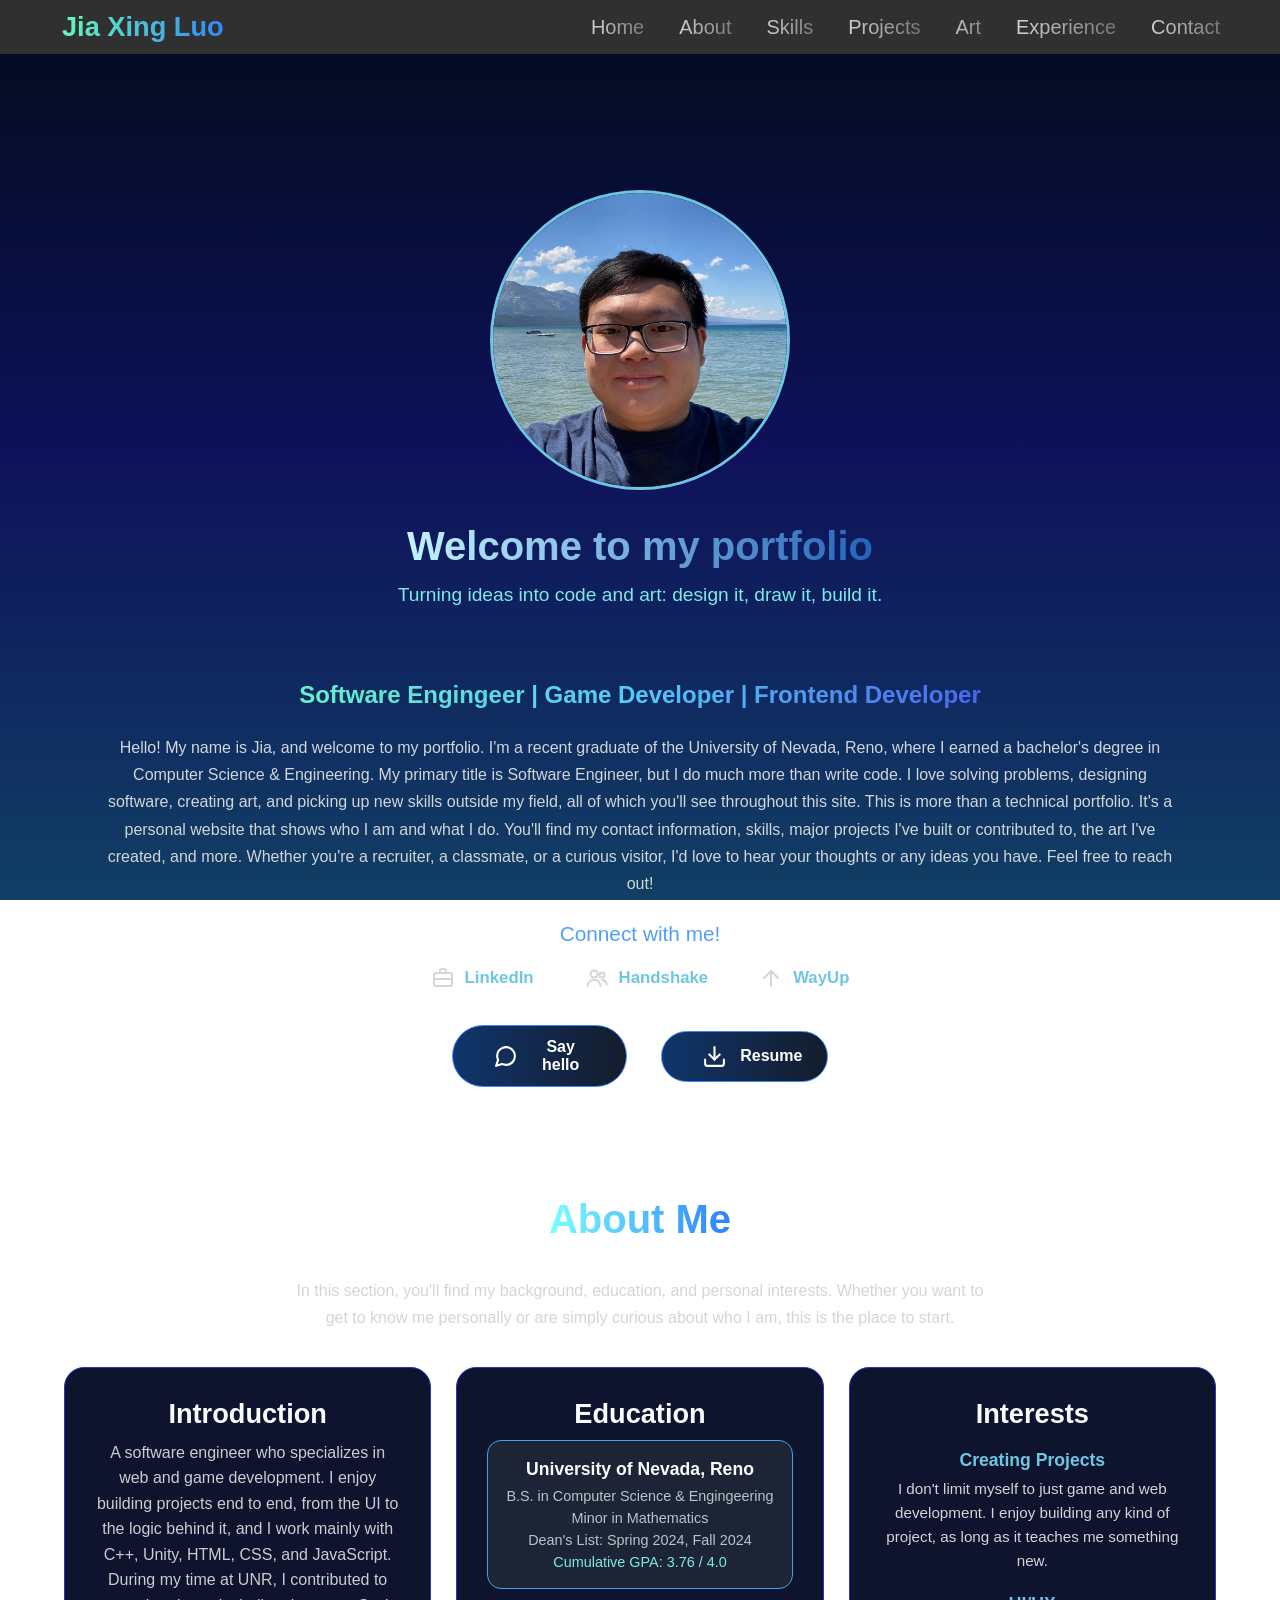
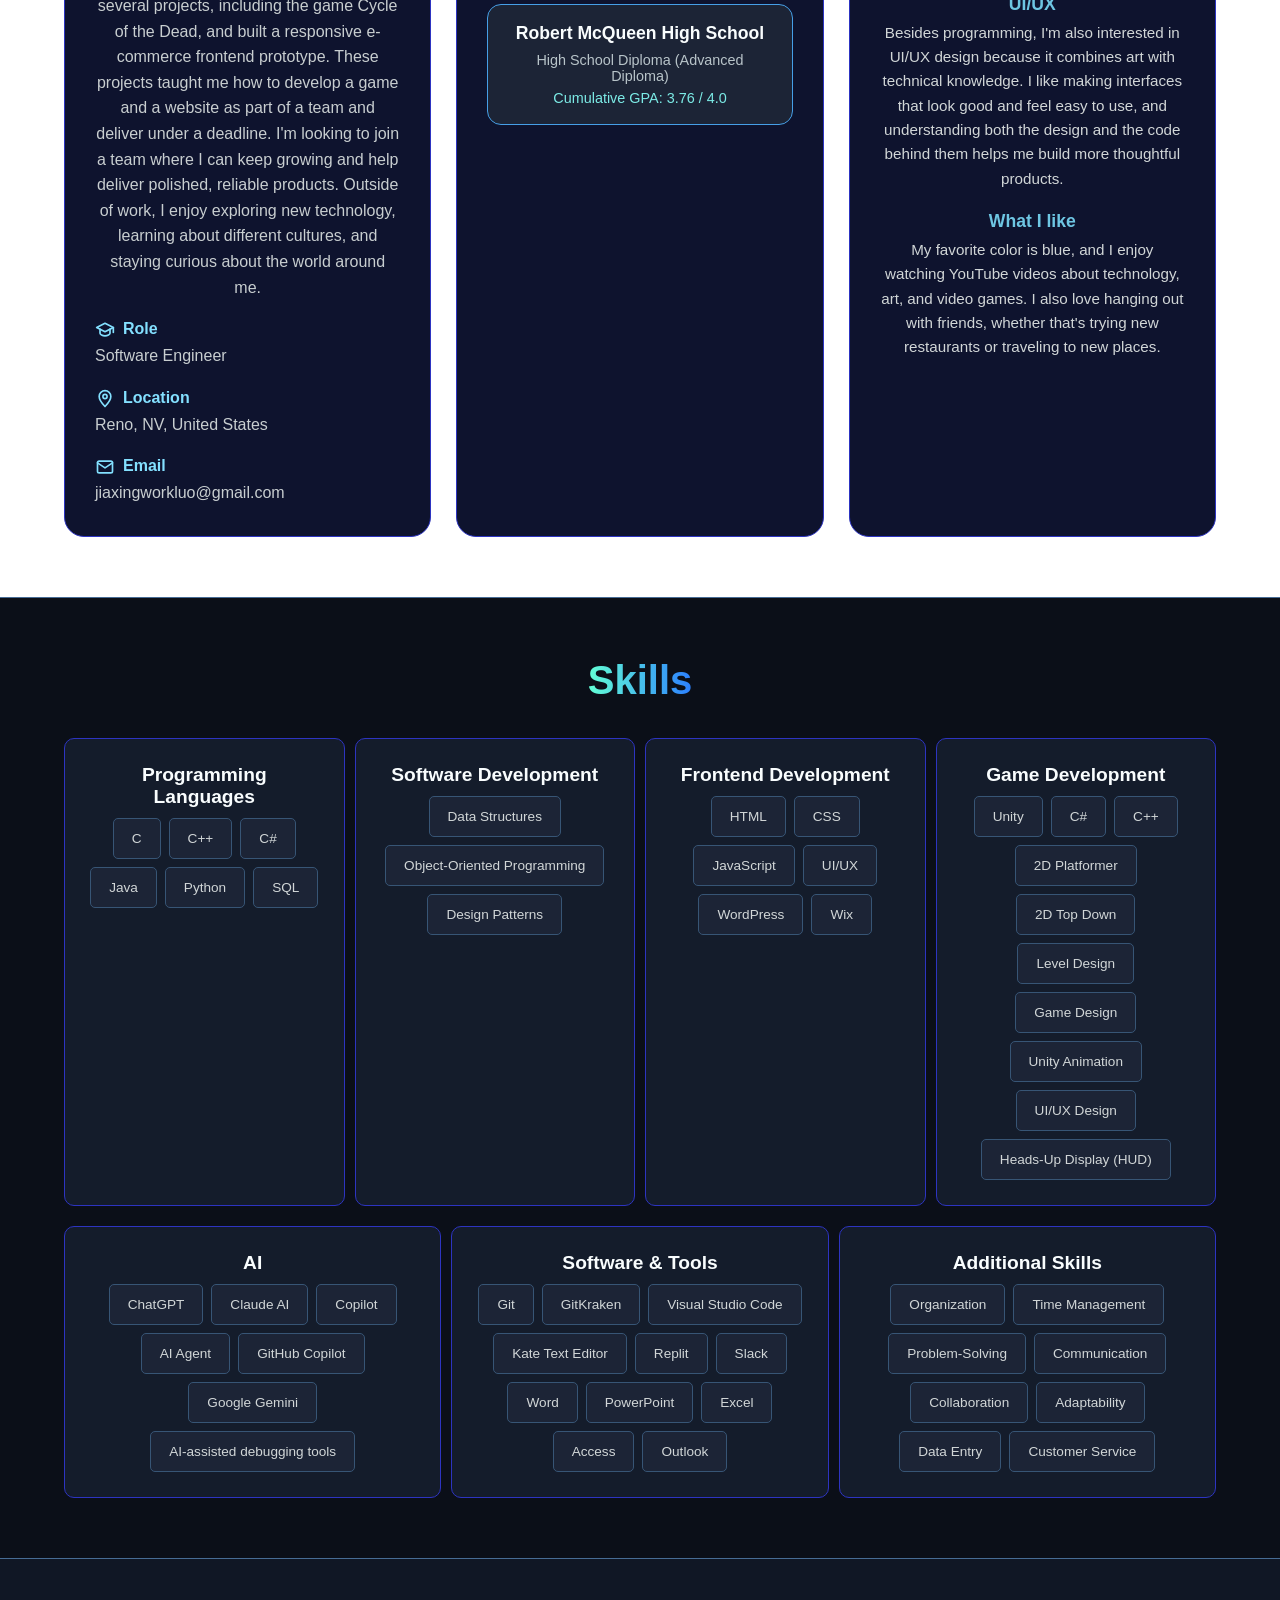
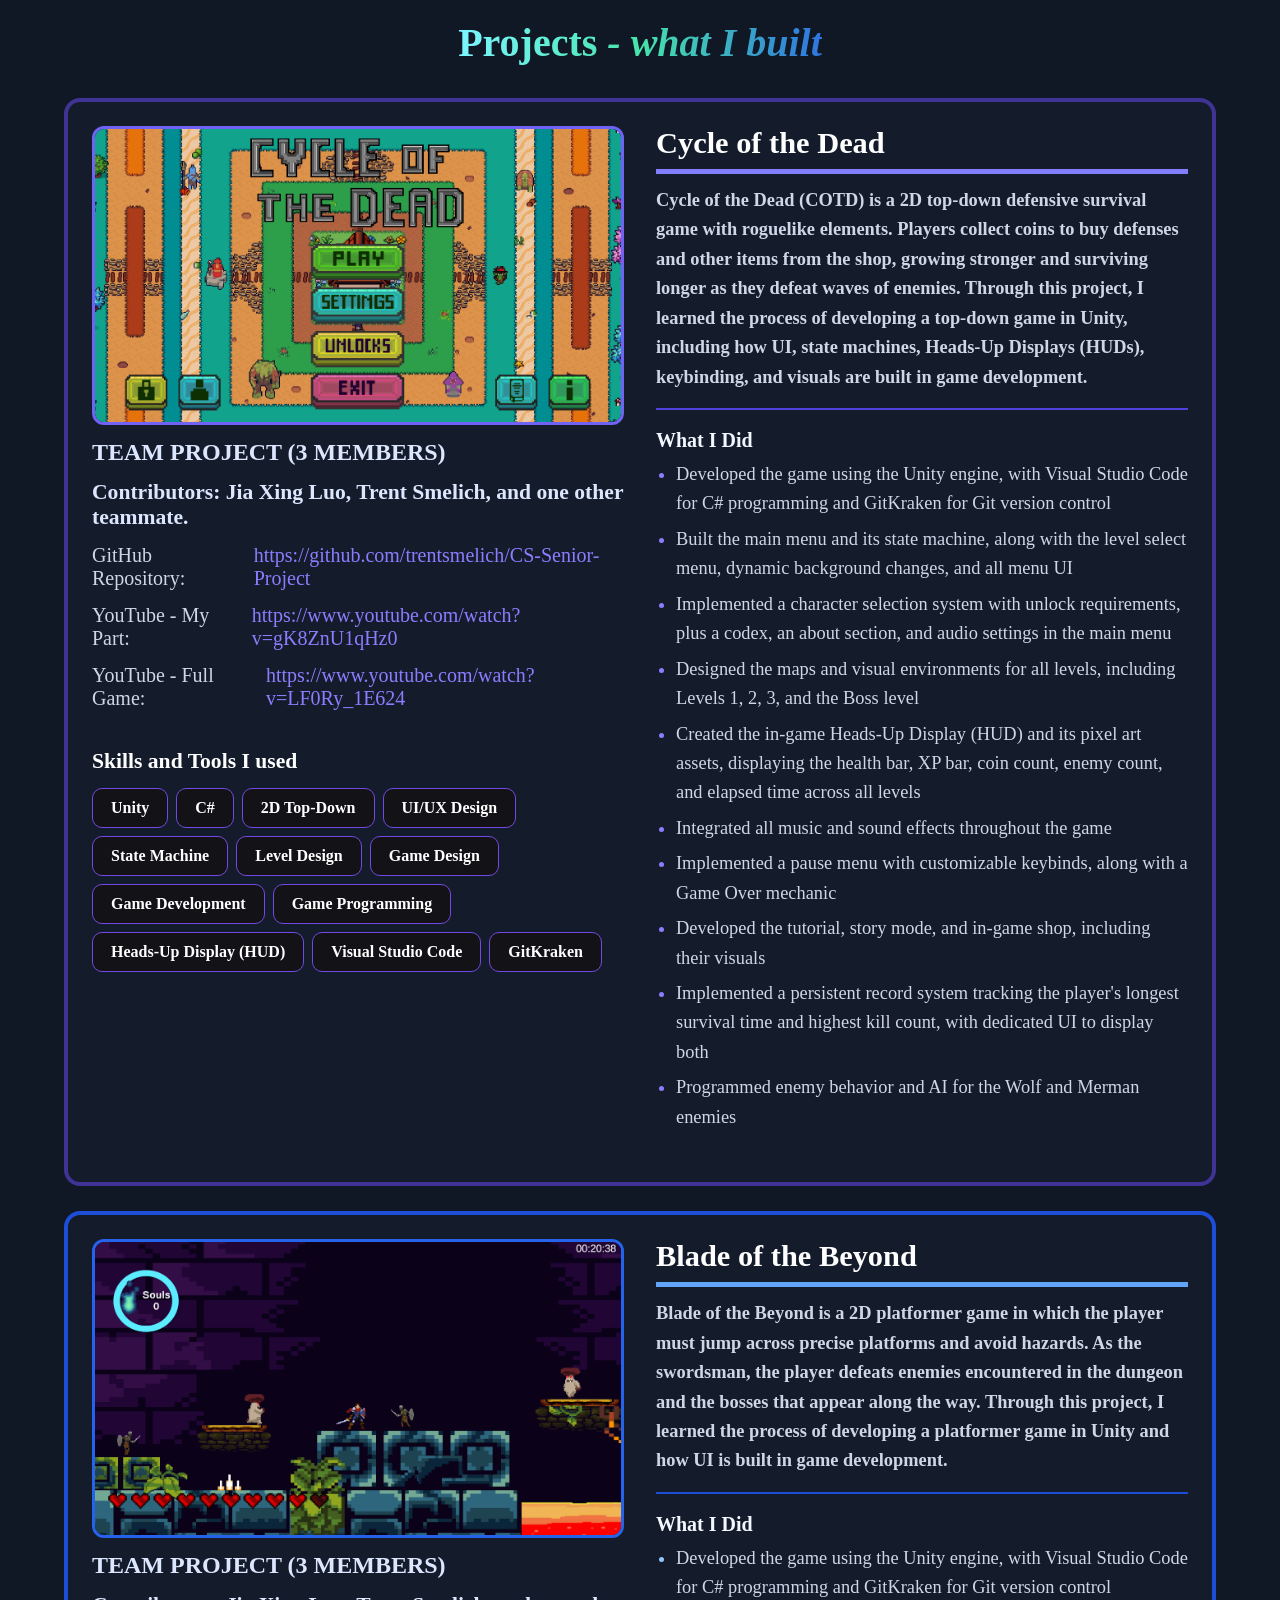
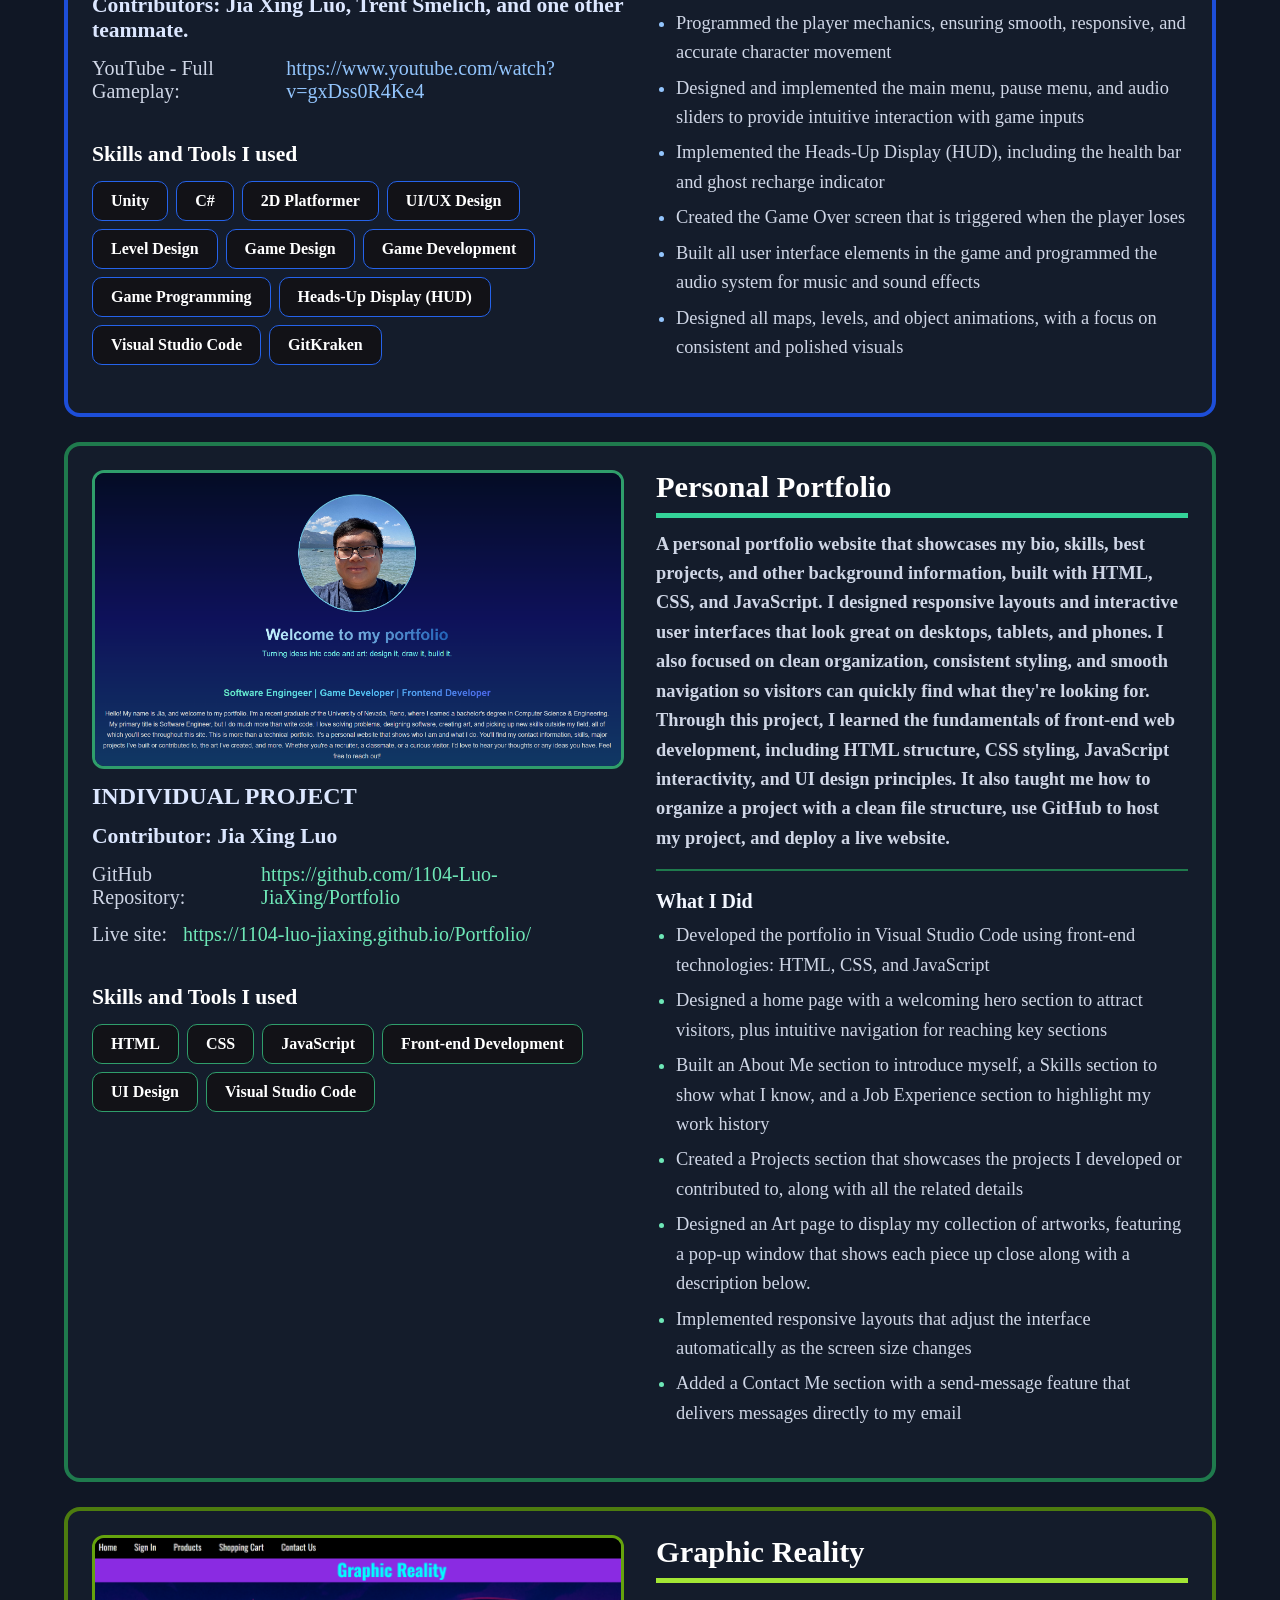
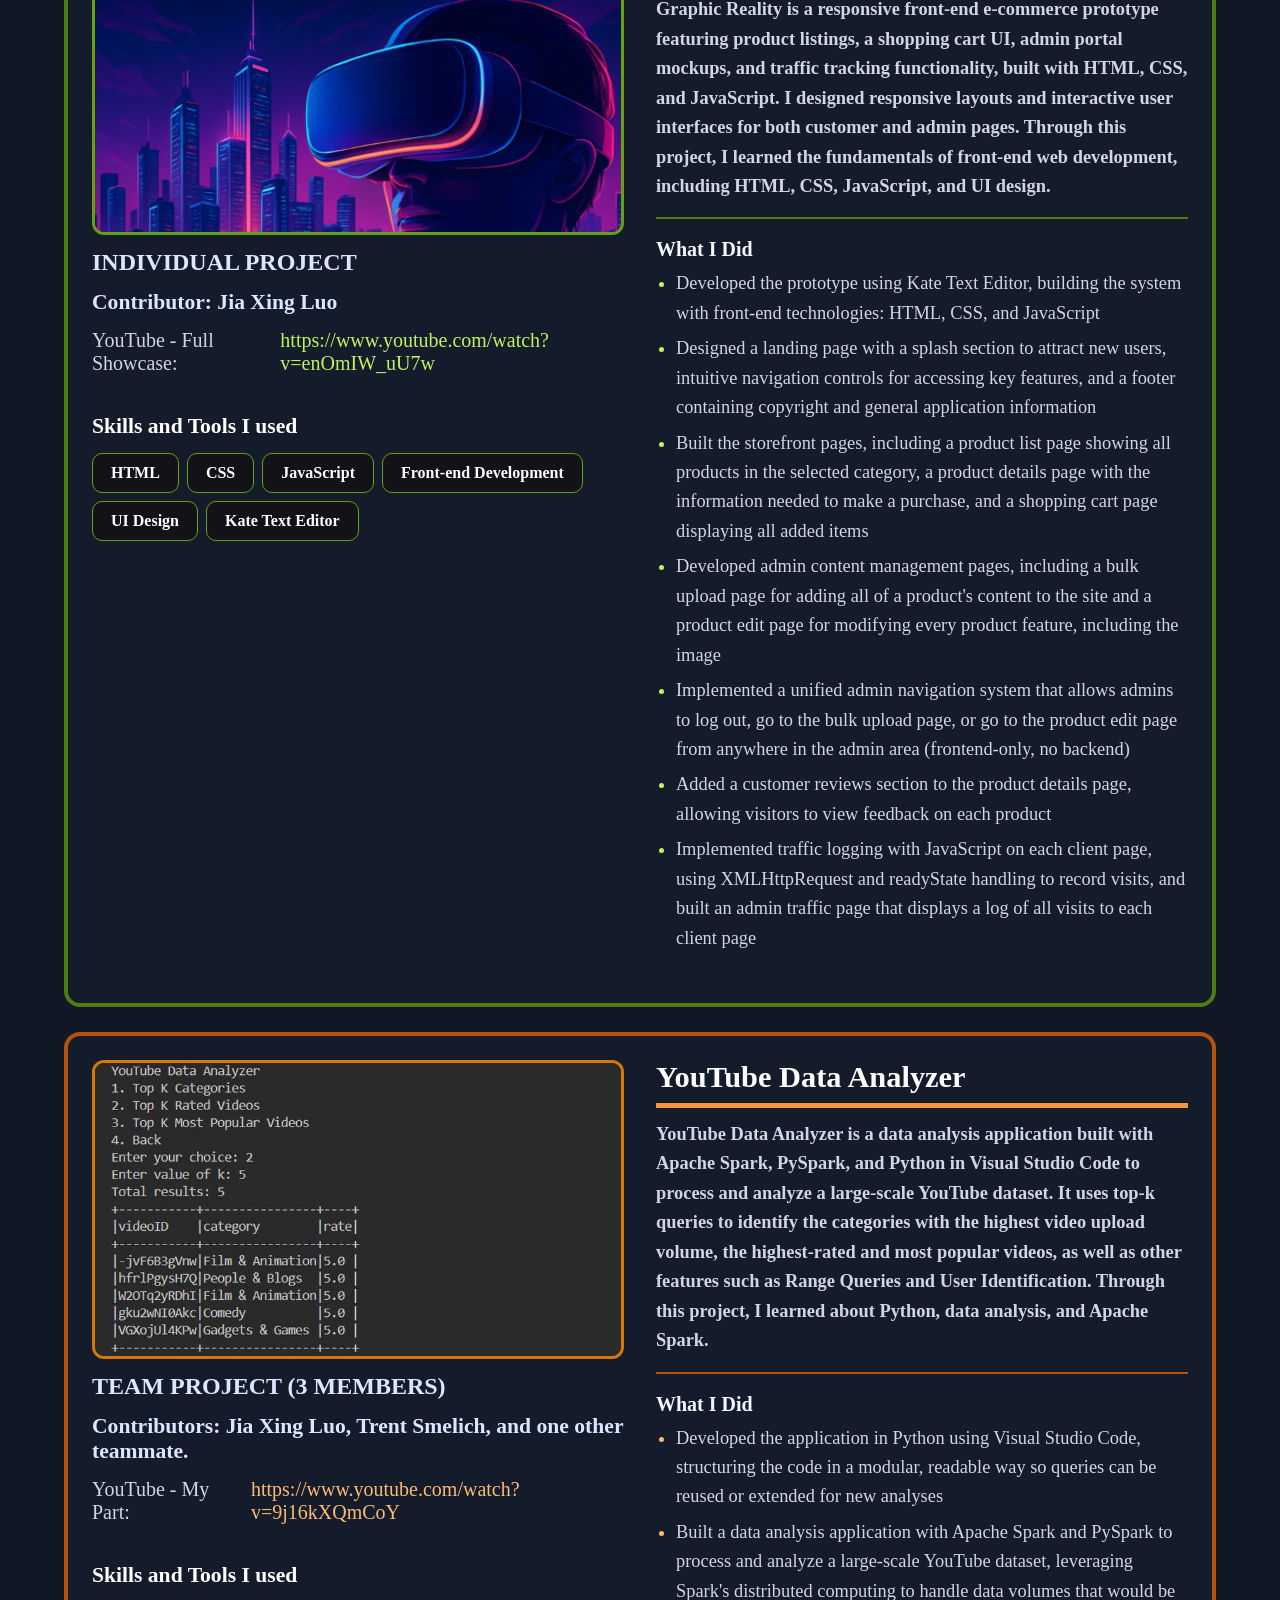
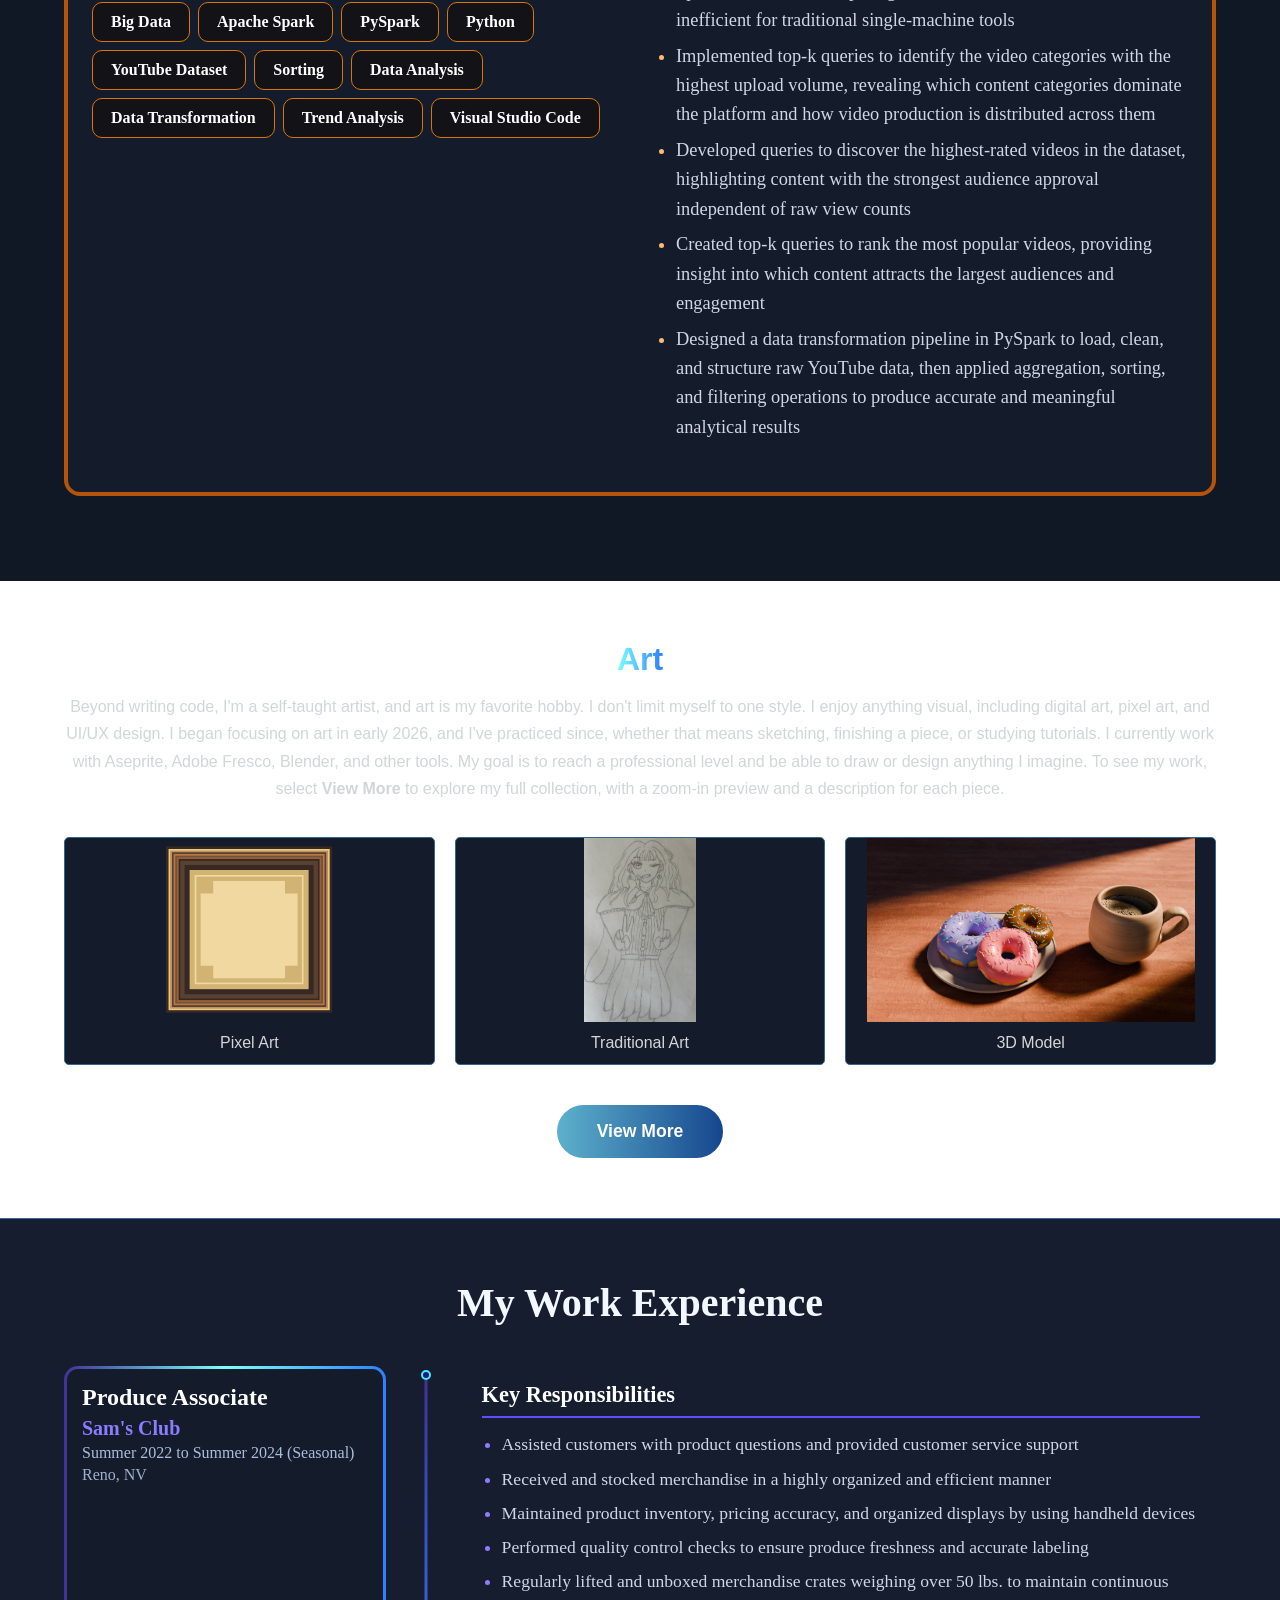
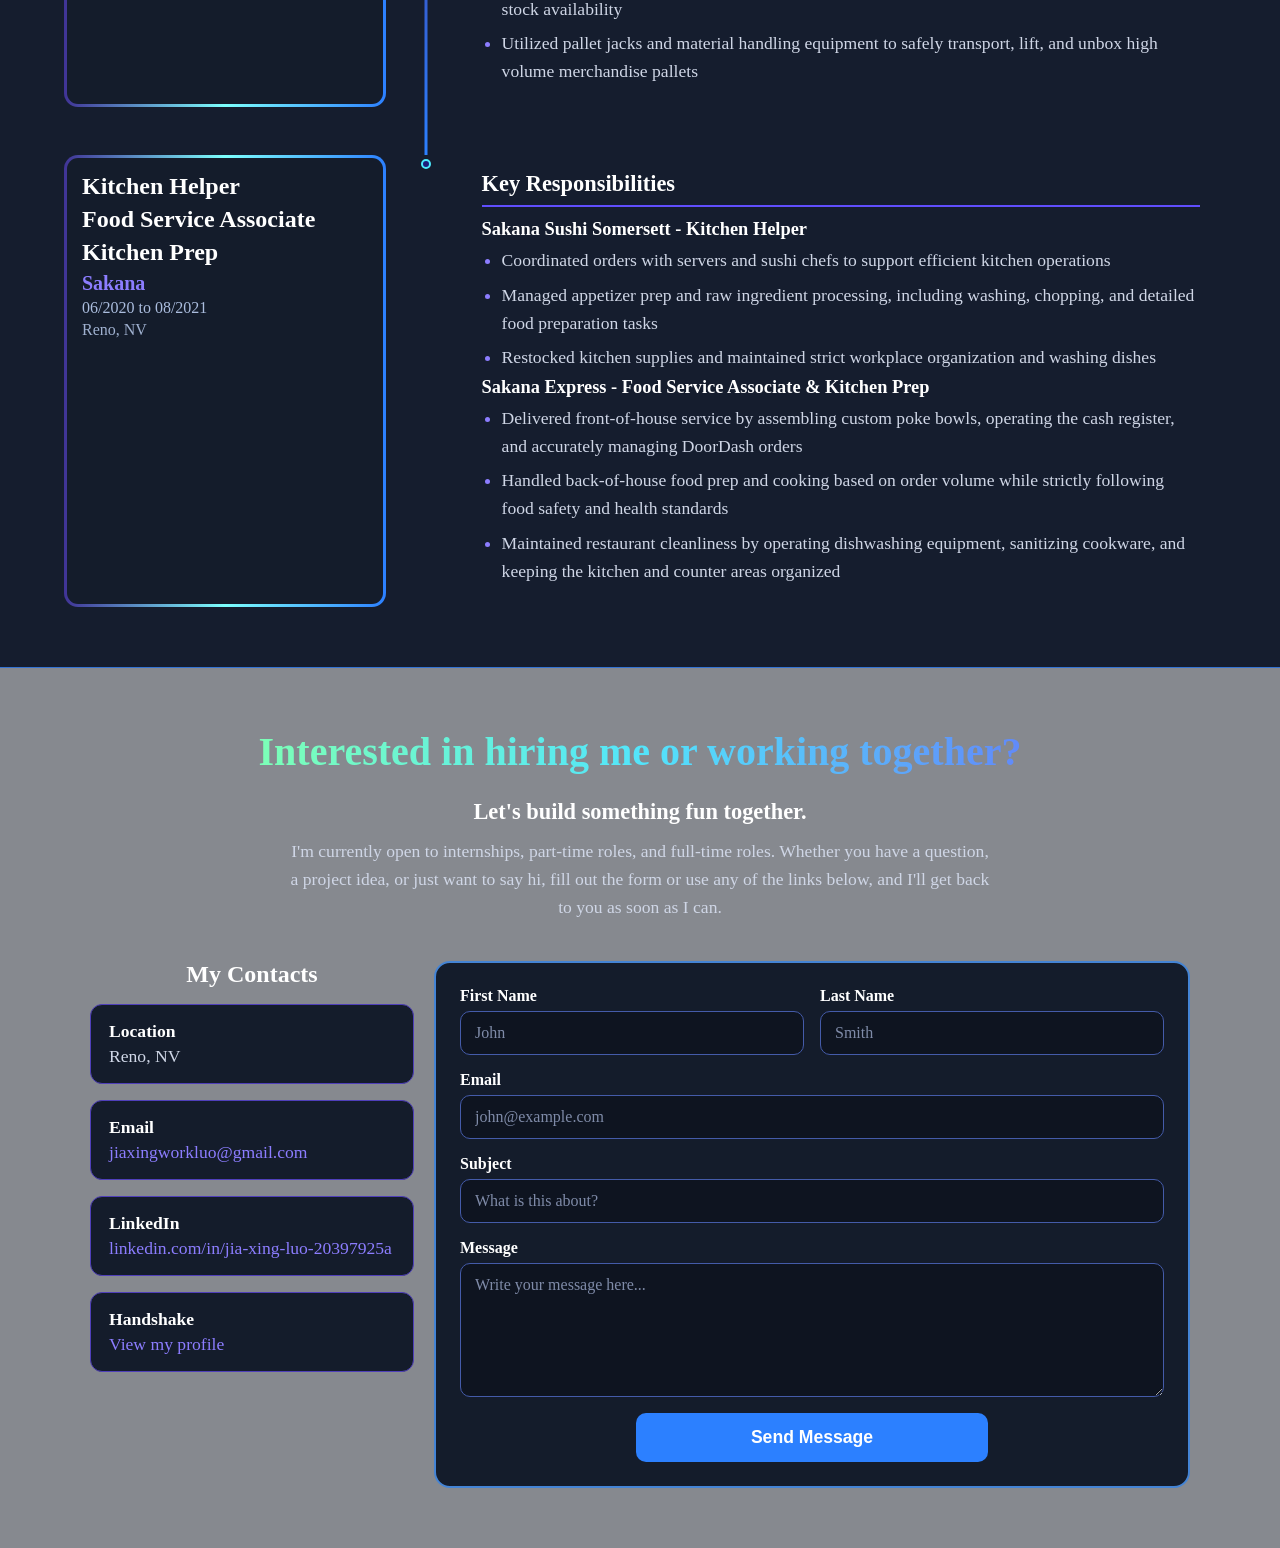
==== commit cdf69f89: "Updated Portfolio Information" ====
--- a/index.html
+++ b/index.html
@@ -46,15 +46,6 @@
         <span>LinkedIn</span>
       </a>
 
-      <a href="https://github.com/1104-Luo-JiaXing" target="_blank" rel="noopener" class="social-link">
-        <svg xmlns="http://www.w3.org/2000/svg" width="24" height="24" viewBox="0 0 24 24" fill="none" stroke="#d1d6d7" stroke-width="2" stroke-linecap="round" stroke-linejoin="round">
-          <polyline points="8 7 3 12 8 17"/>
-          <polyline points="16 7 21 12 16 17"/>
-          <line x1="14" y1="5" x2="10" y2="19"/>
-        </svg>
-        <span>GitHub</span>
-      </a>
-
       <a href="https://app.joinhandshake.com/profiles/wjx9dq" target="_blank" rel="noopener" class="social-link">
         <svg xmlns="http://www.w3.org/2000/svg" width="24" height="24" viewBox="0 0 24 24" fill="none" stroke="#d1d6d7" stroke-width="2" stroke-linecap="round" stroke-linejoin="round">
           <circle cx="9" cy="8" r="3.5"/>
@@ -64,8 +55,16 @@
         </svg>
         <span>Handshake</span>
       </a>
-    </div>
-
+
+      <a href="https://www.wayup.com/profile/Jia-Xing-Luo-78e8344897/" target="_blank" rel="noopener" class="social-link">
+        <svg xmlns="http://www.w3.org/2000/svg" width="24" height="24" viewBox="0 0 24 24" fill="none" stroke="#d1d6d7" stroke-width="2" stroke-linecap="round" stroke-linejoin="round">
+          <path d="M12 20V5" />
+          <path d="M5 12l7-7 7 7" />
+        </svg>
+        <span>WayUp</span>
+      </a>
+
+    </div>
 
     <a href="#contact" class="welcome-section-button">
       <svg xmlns="http://www.w3.org/2000/svg" viewBox="0 0 24 24" fill="none"
@@ -104,7 +103,7 @@
           Introduction
         </h3>
         <p class="info-sentence">
-          Hi, I'm Jia Xing Luo, a software engineer specializing in web and game development. I enjoy building projects end to end, from the UI to the logic behind it, and I work mainly with C++, Unity, HTML, CSS, and JavaScript.
+          A software engineer who specializes in web and game development. I enjoy building projects end to end, from the UI to the logic behind it, and I work mainly with C++, Unity, HTML, CSS, and JavaScript.
           During my time at UNR, I contributed to several projects, including the game Cycle of the Dead, and built a responsive e-commerce frontend prototype. These projects taught me how to develop a game and a website as part of a team and deliver under a deadline. 
           I'm looking to join a team where I can keep growing and help deliver polished, reliable products. Outside of work, I enjoy exploring new technology, learning about different cultures, and staying curious about the world around me.
         </p>
--- a/css/home.css
+++ b/css/home.css
@@ -165,8 +165,7 @@
 }
 
 .about-box:hover {
-  transform: translateY(-7px);
-  border-width: 2px;
+  transform: scale(1.02);
   border-color: rgb(132, 154, 250);
   box-shadow: 0 10px 25px rgba(110, 198, 227, 0.15);
 }
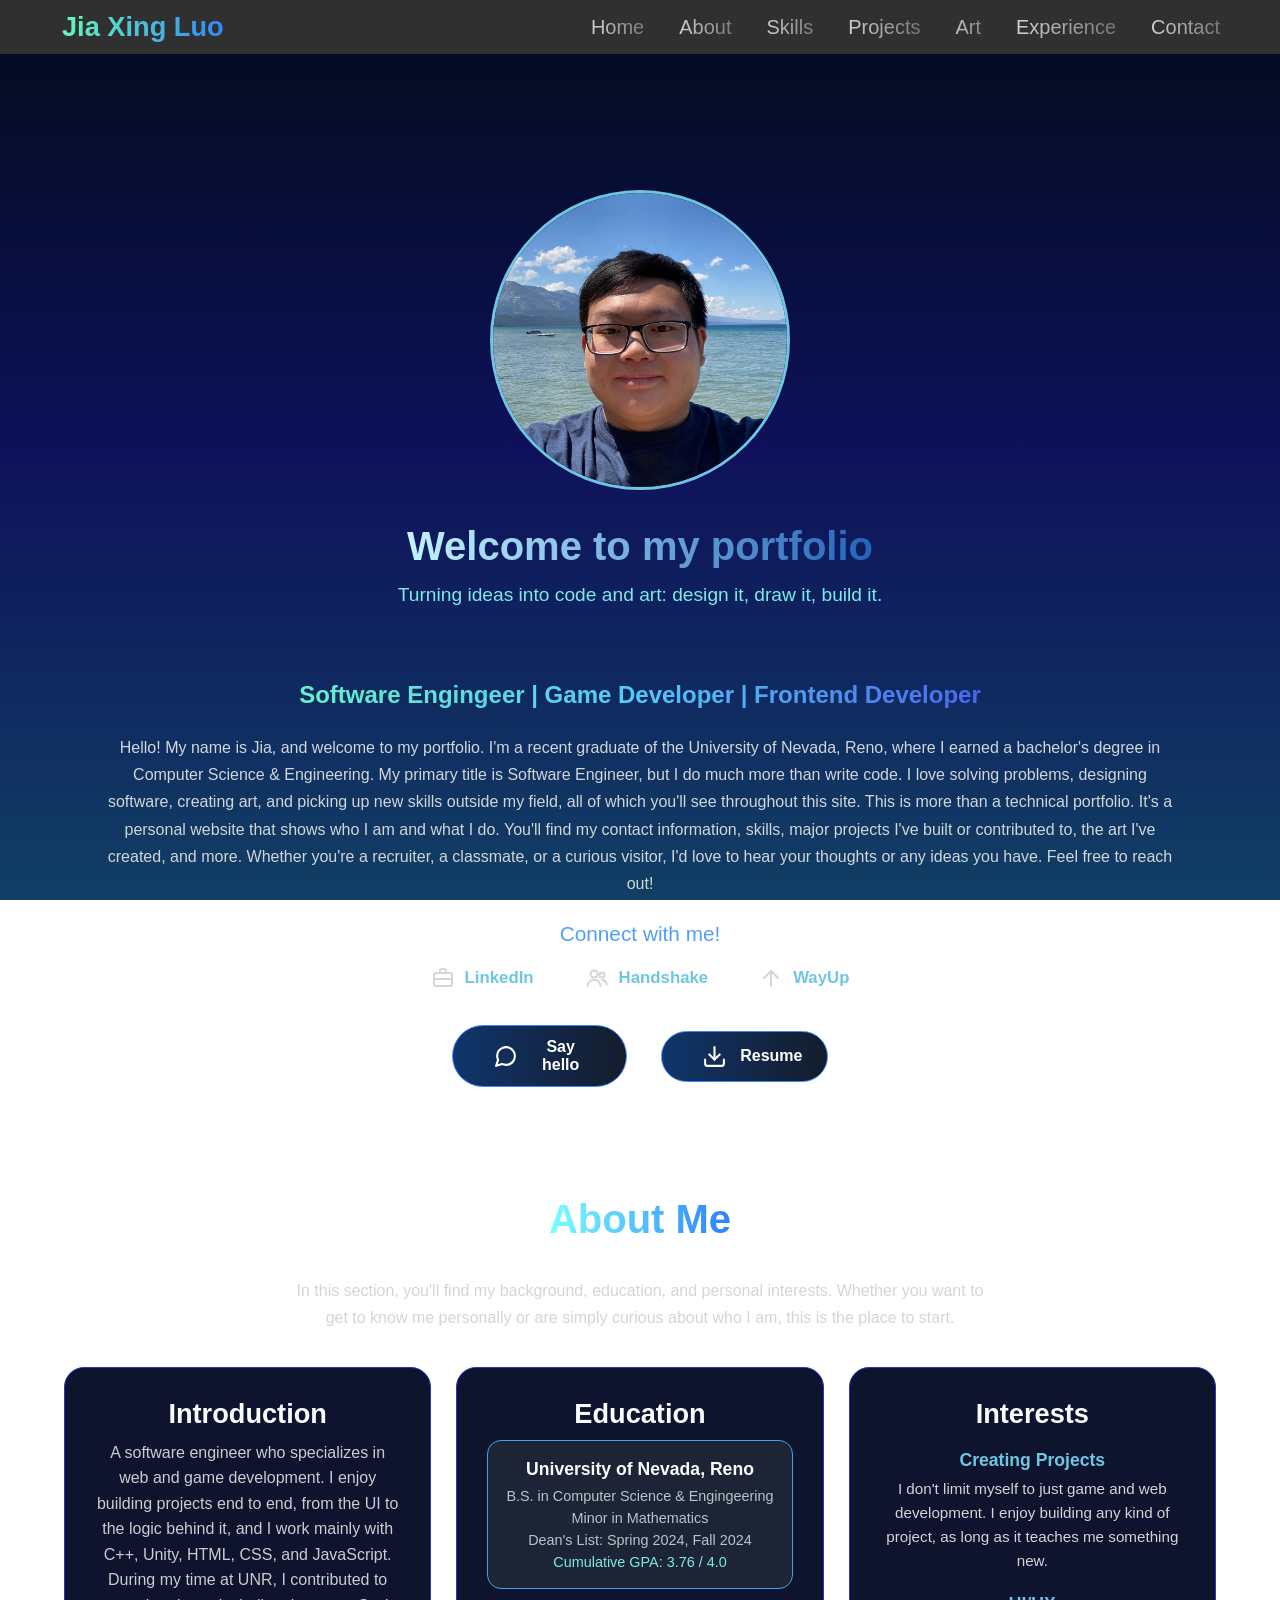
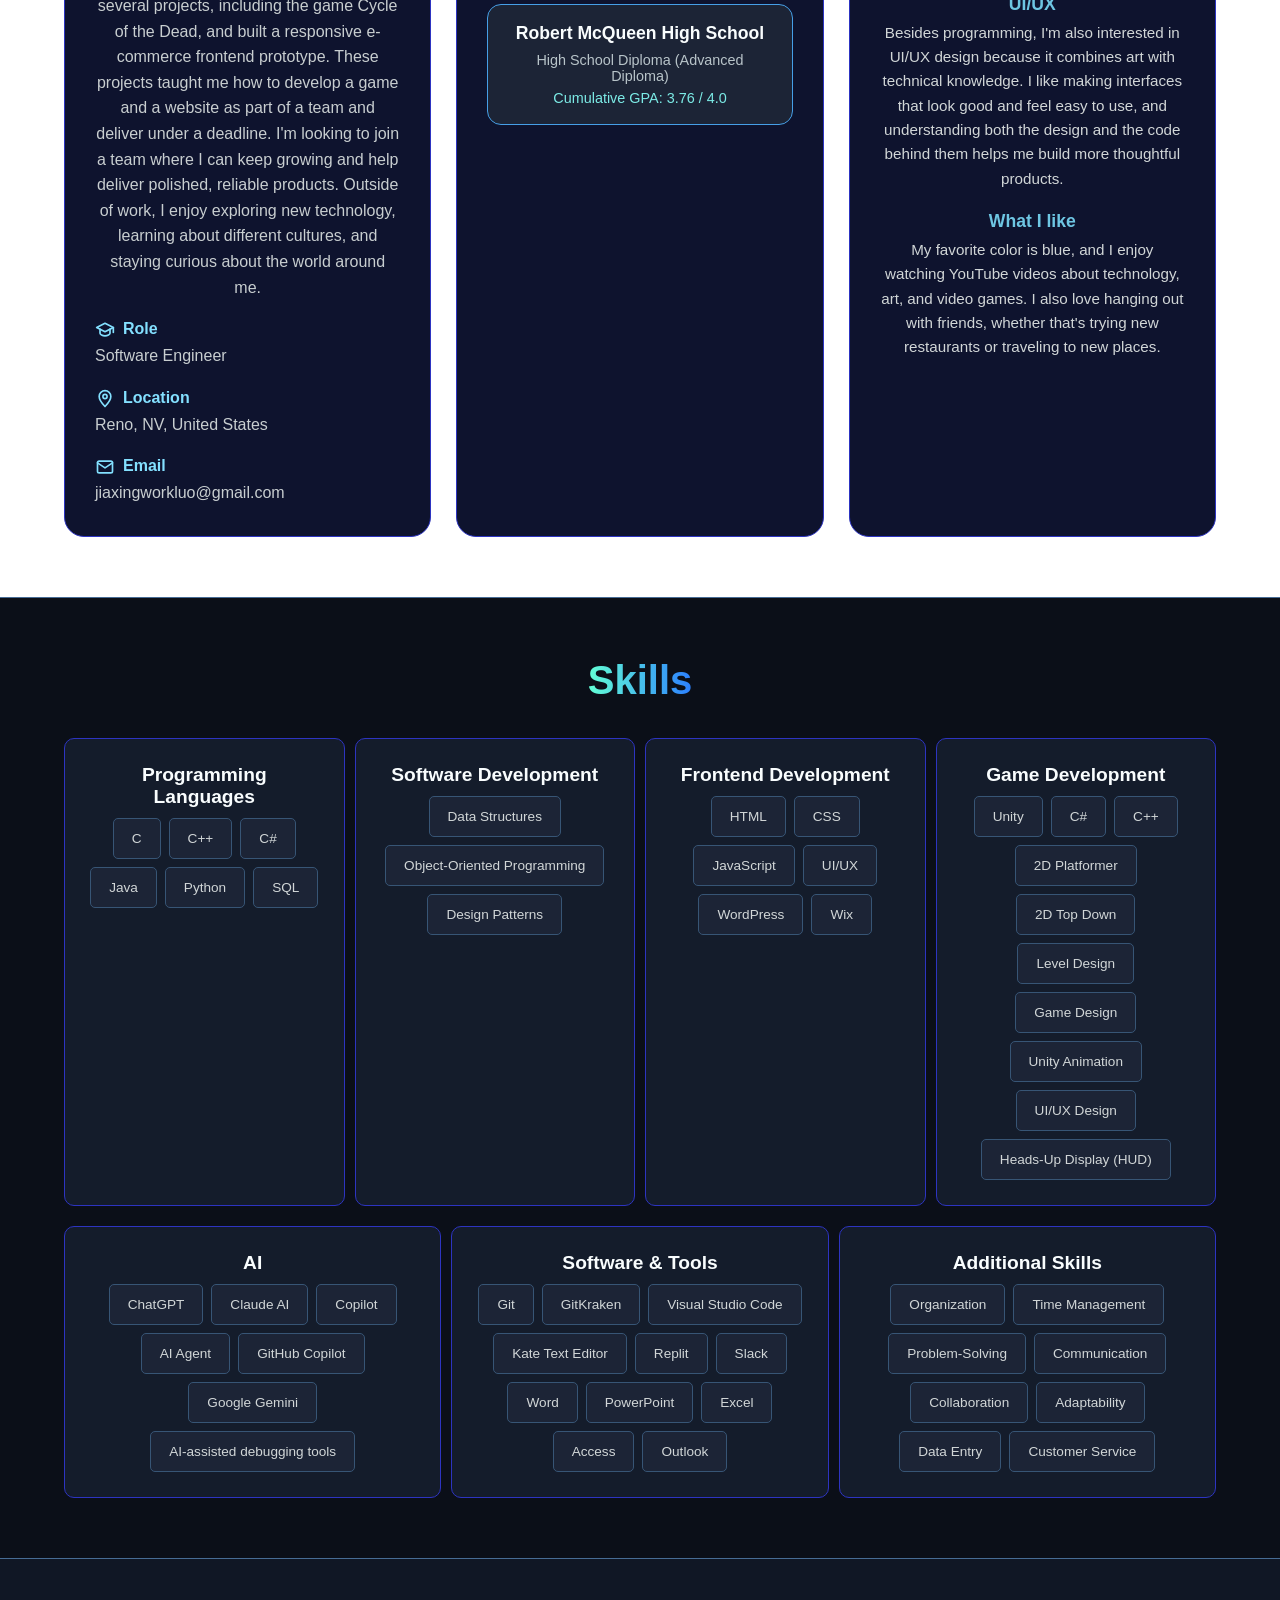
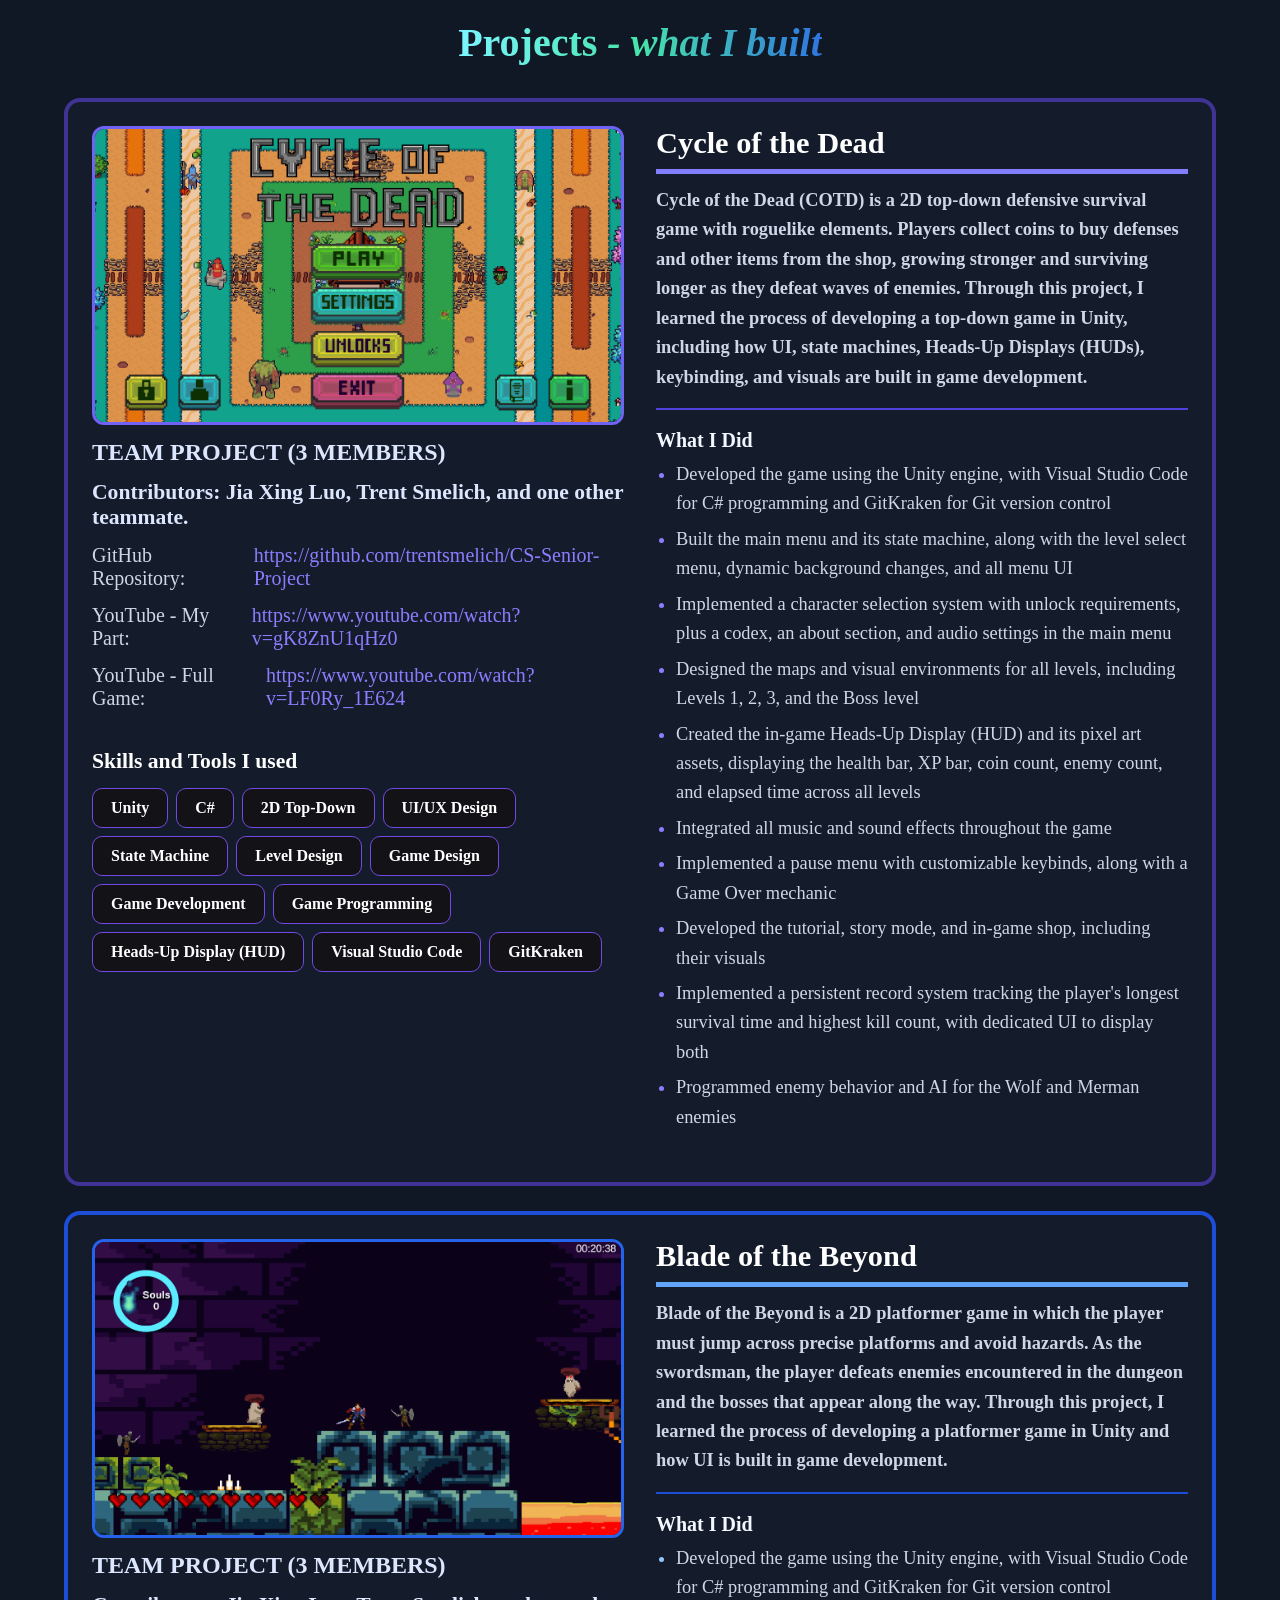
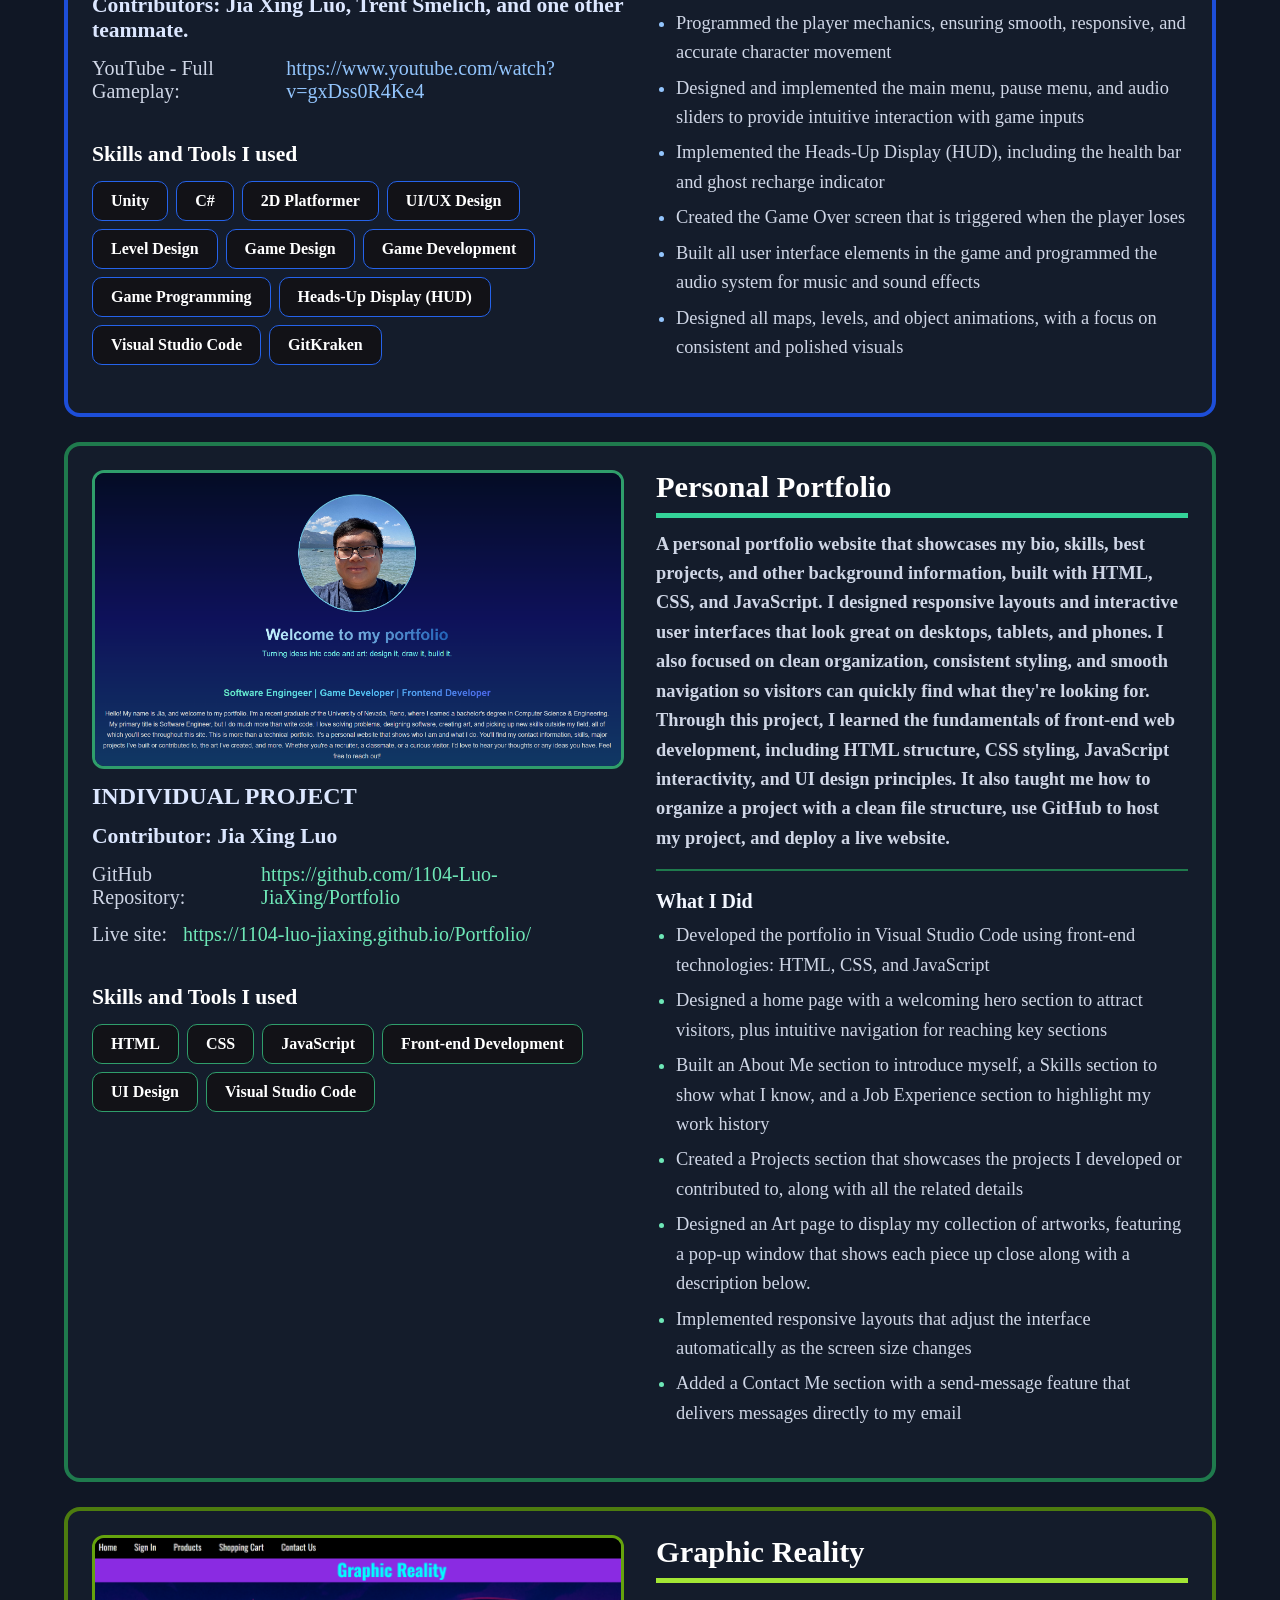
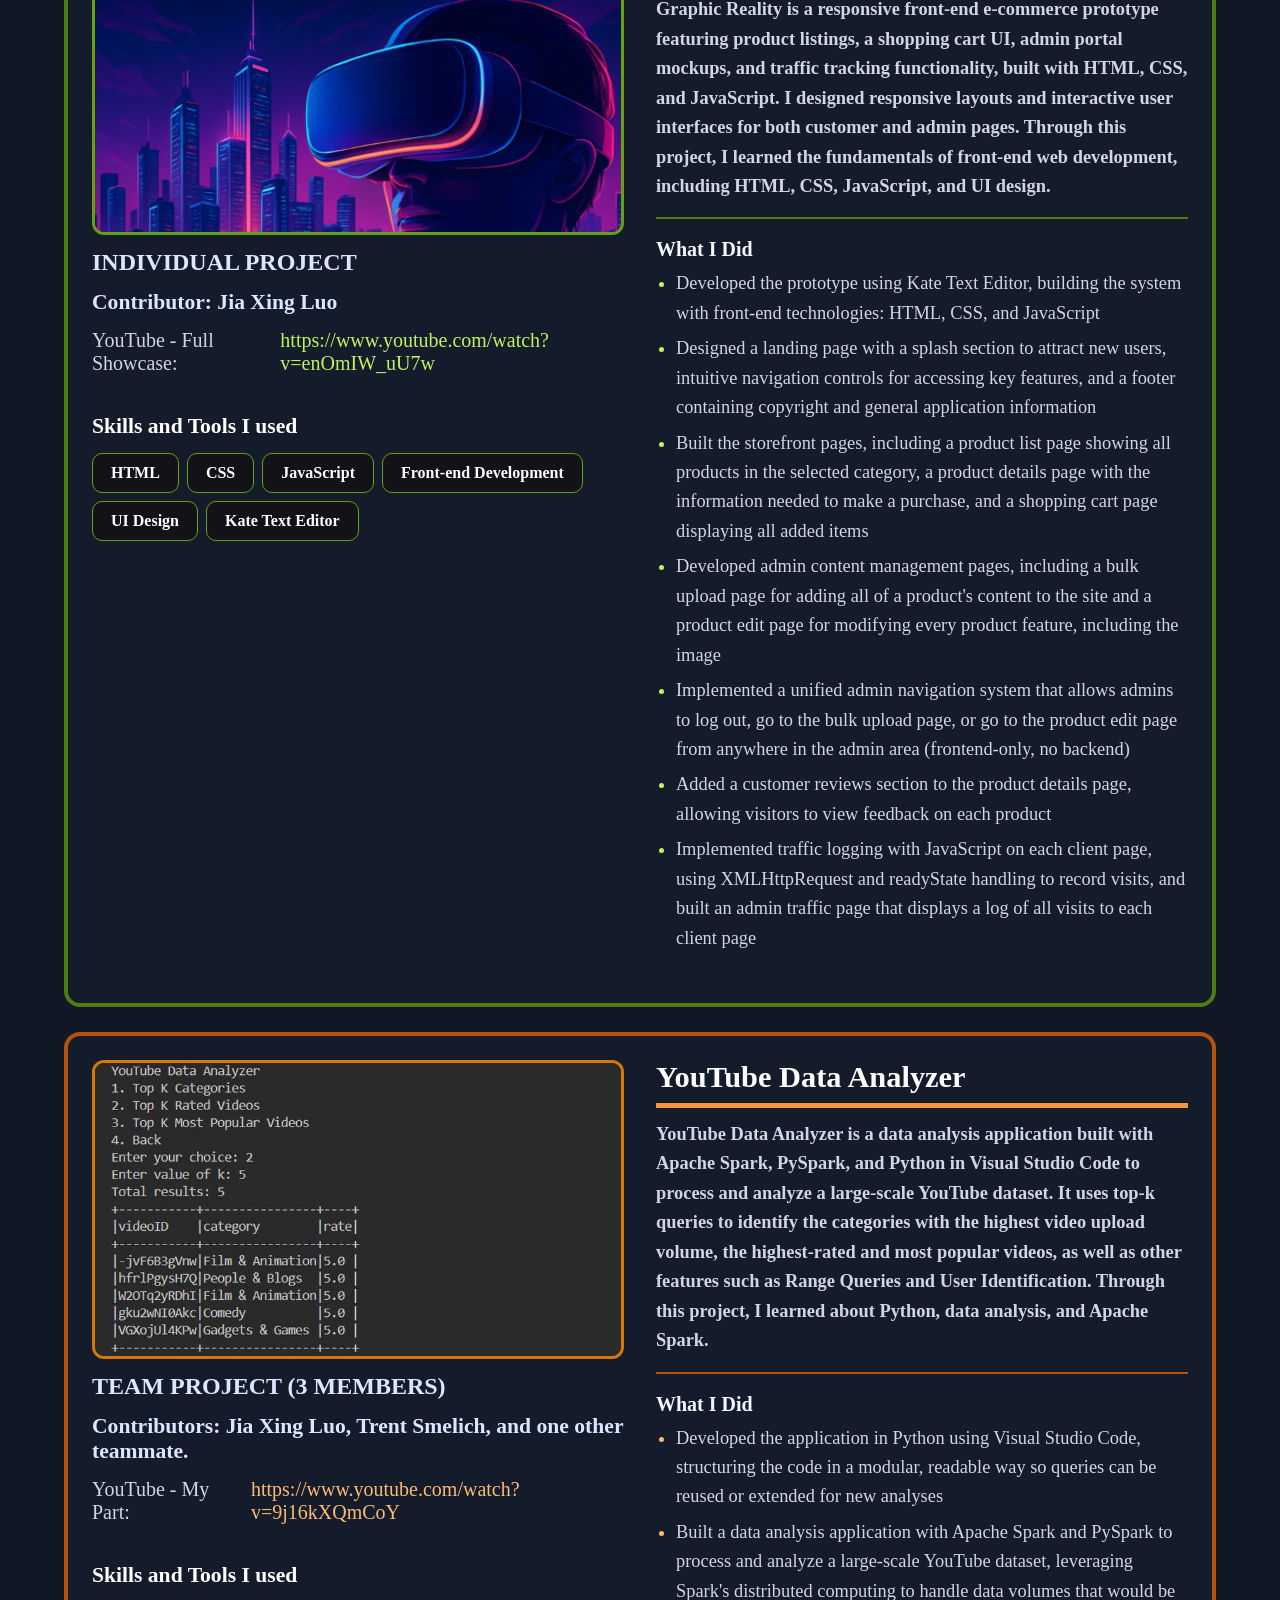
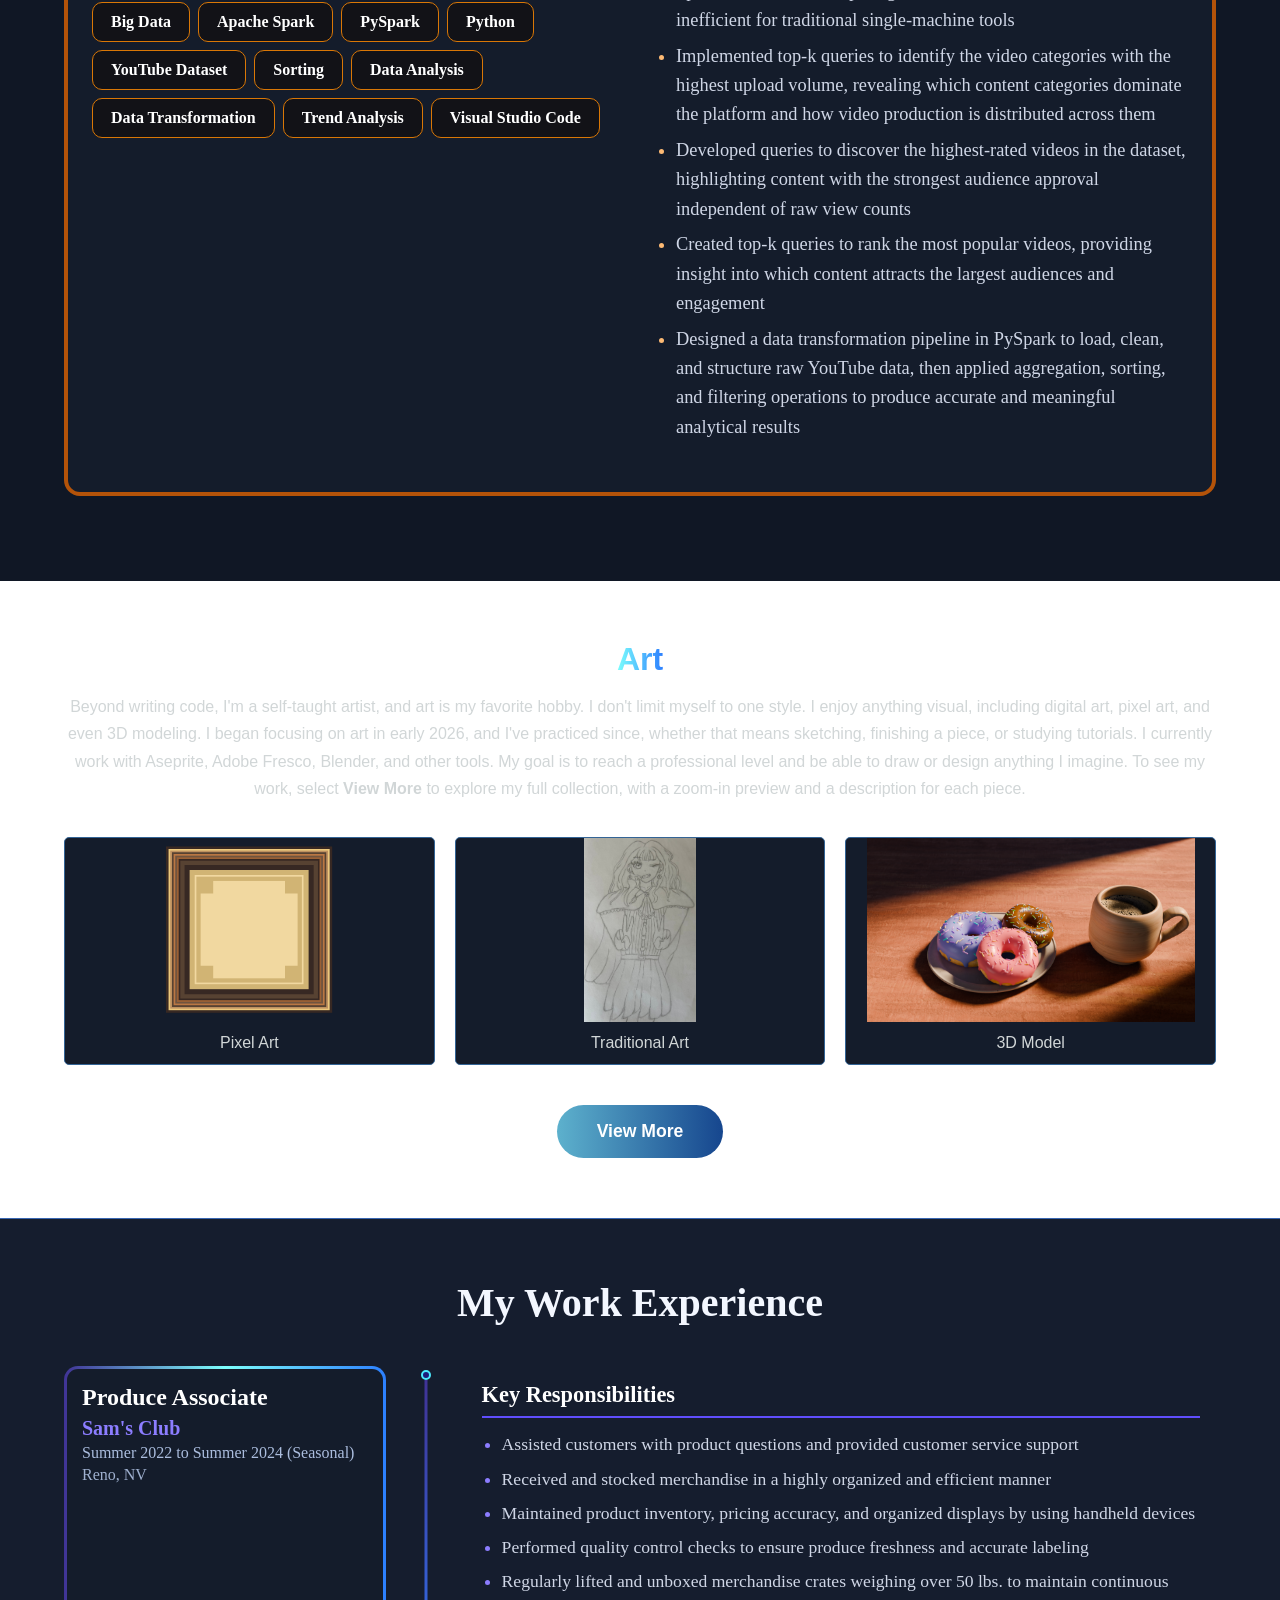
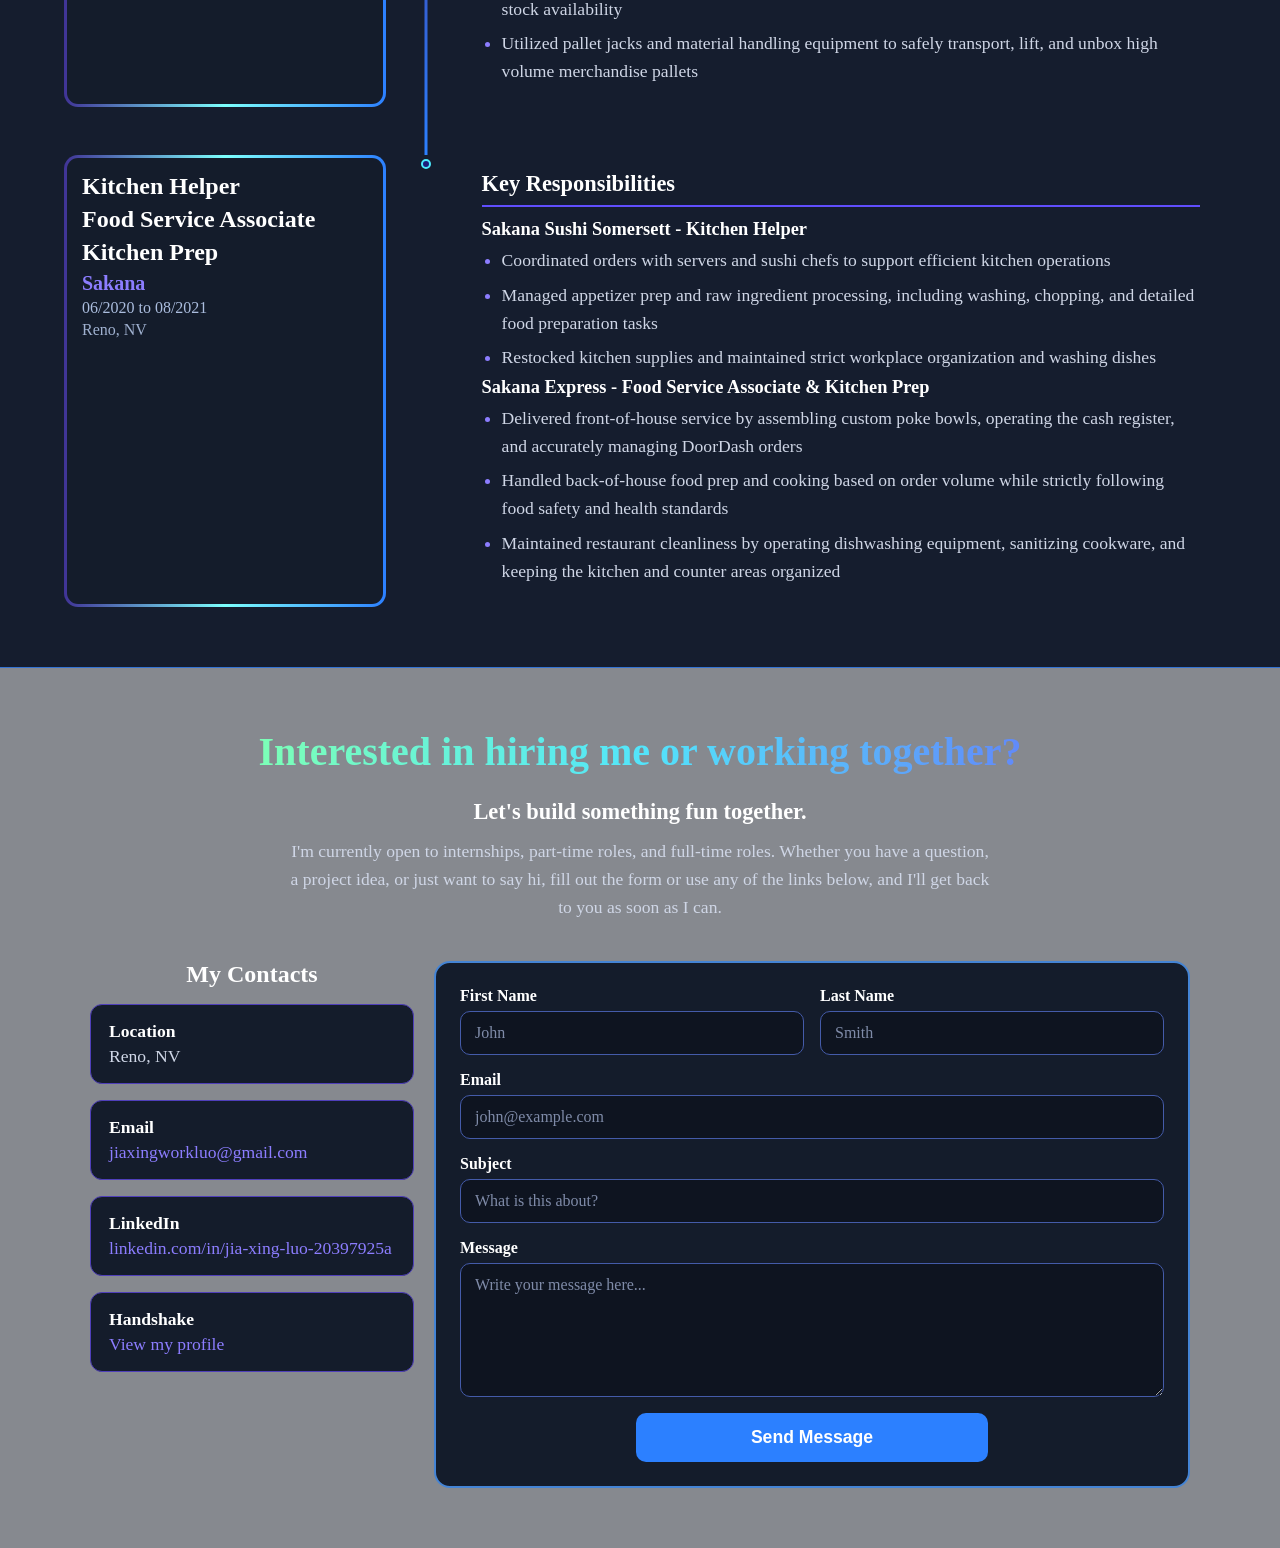
==== commit a59ed9da: "Updated Information" ====
--- a/index.html
+++ b/index.html
@@ -7,6 +7,7 @@
   <link rel="stylesheet" href="css/styles.css">
   <link rel="stylesheet" href="css/home.css">
 </head>
+
 <body>
   <nav class="navbar">
     <div class="nav-name">Jia Xing Luo</div>
@@ -226,7 +227,7 @@
   <section class="index-art-section" id="index-art">
     <h2 class="index-art-title">Art</h2>
     <p class="index-art-text">
-      Beyond writing code, I'm a self-taught artist, and art is my favorite hobby. I don't limit myself to one style. I enjoy anything visual, including digital art, pixel art, and UI/UX design.
+      Beyond writing code, I'm a self-taught artist, and art is my favorite hobby. I don't limit myself to one style. I enjoy anything visual, including digital art, pixel art, and even 3D modeling.
       I began focusing on art in early 2026, and I've practiced since, whether that means sketching, finishing a piece, or studying tutorials. I currently work with Aseprite, Adobe Fresco, Blender, and other tools.
       My goal is to reach a professional level and be able to draw or design anything I imagine. To see my work, select <strong>View More</strong> to explore my full collection, with a zoom-in preview and a description for each piece.
     </p>
@@ -329,7 +330,7 @@
     
   </section>
 
-  <!-- Contact -->
+  <!-- Contact Section-->
   <section class="contact-section" id="contact">
     <div class="contact-inner">
       <h2 class="contact-title">Interested in hiring me or working together?</h2>
--- a/css/home.css
+++ b/css/home.css
@@ -52,6 +52,7 @@
   color: #d1d6d7;
 }
 
+/* Social Items*/
 .social-title {
   font-size: 1.3rem;
   font-weight: normal;
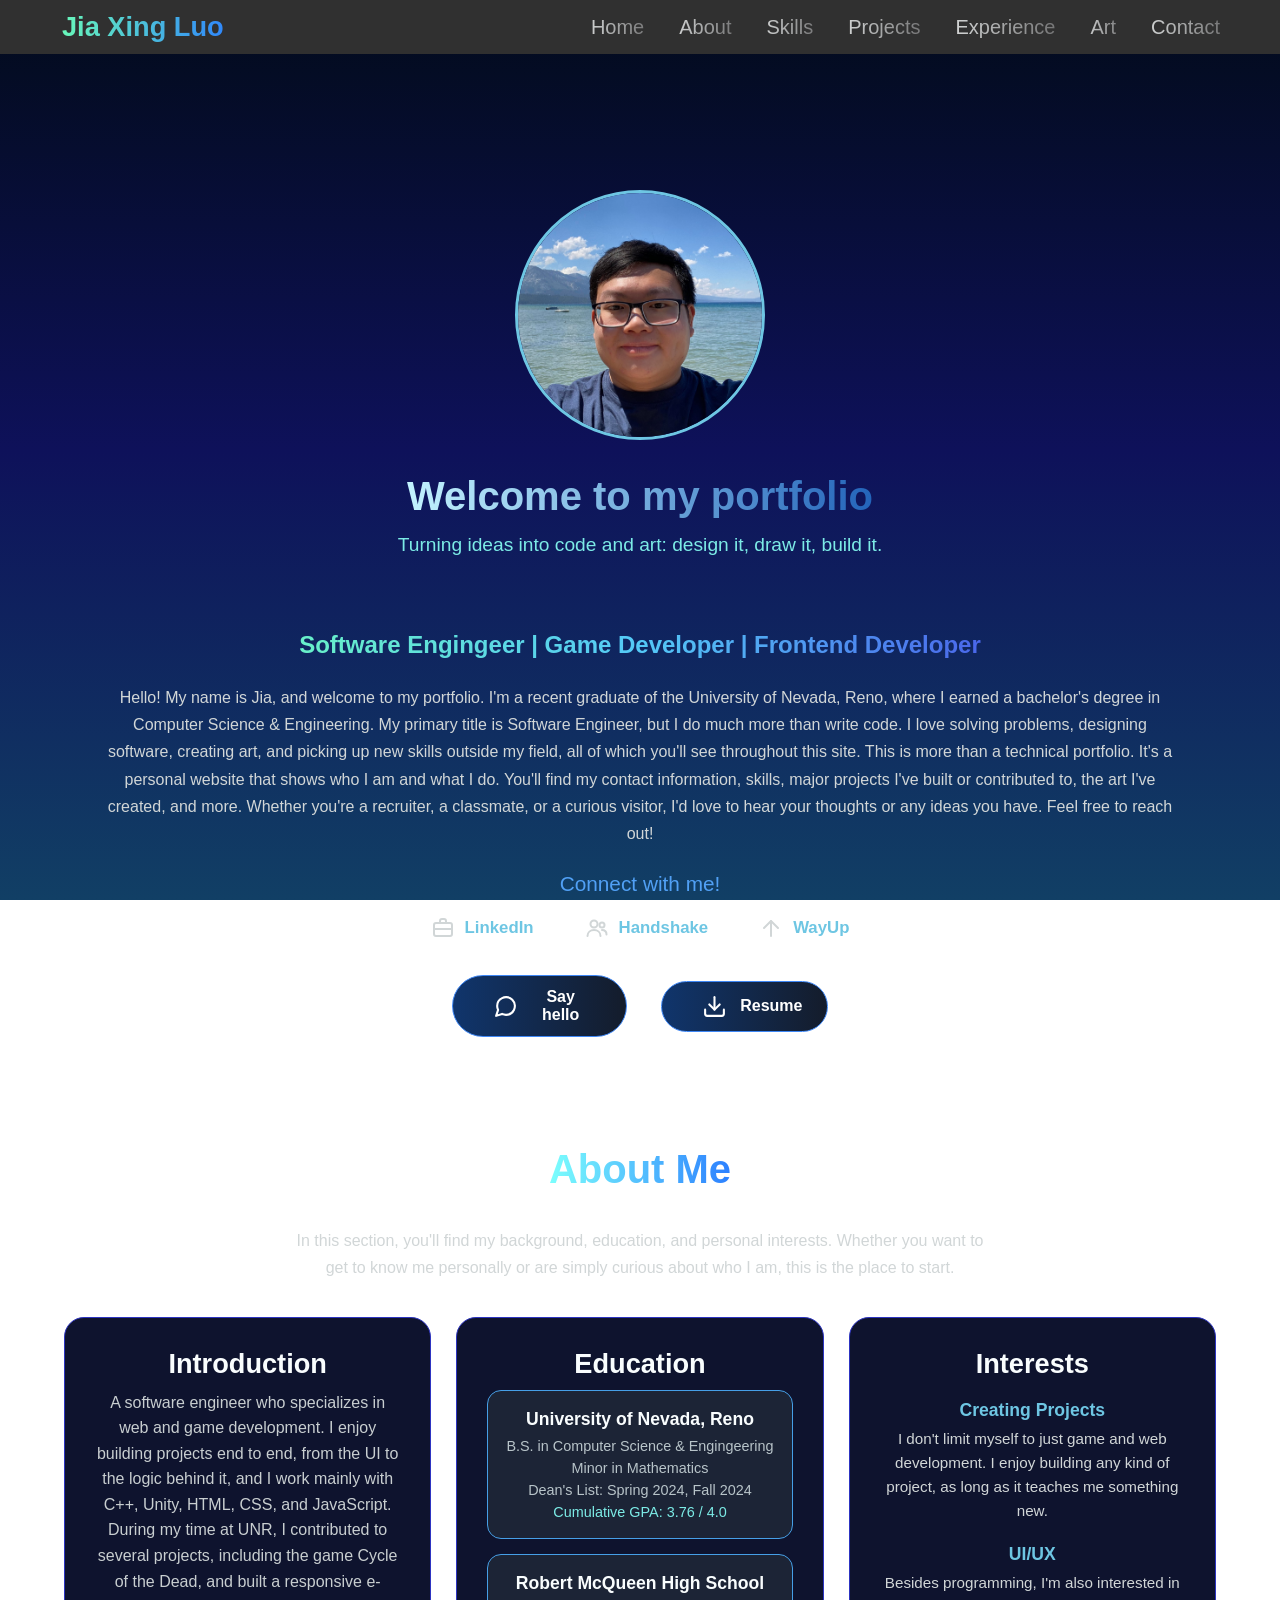
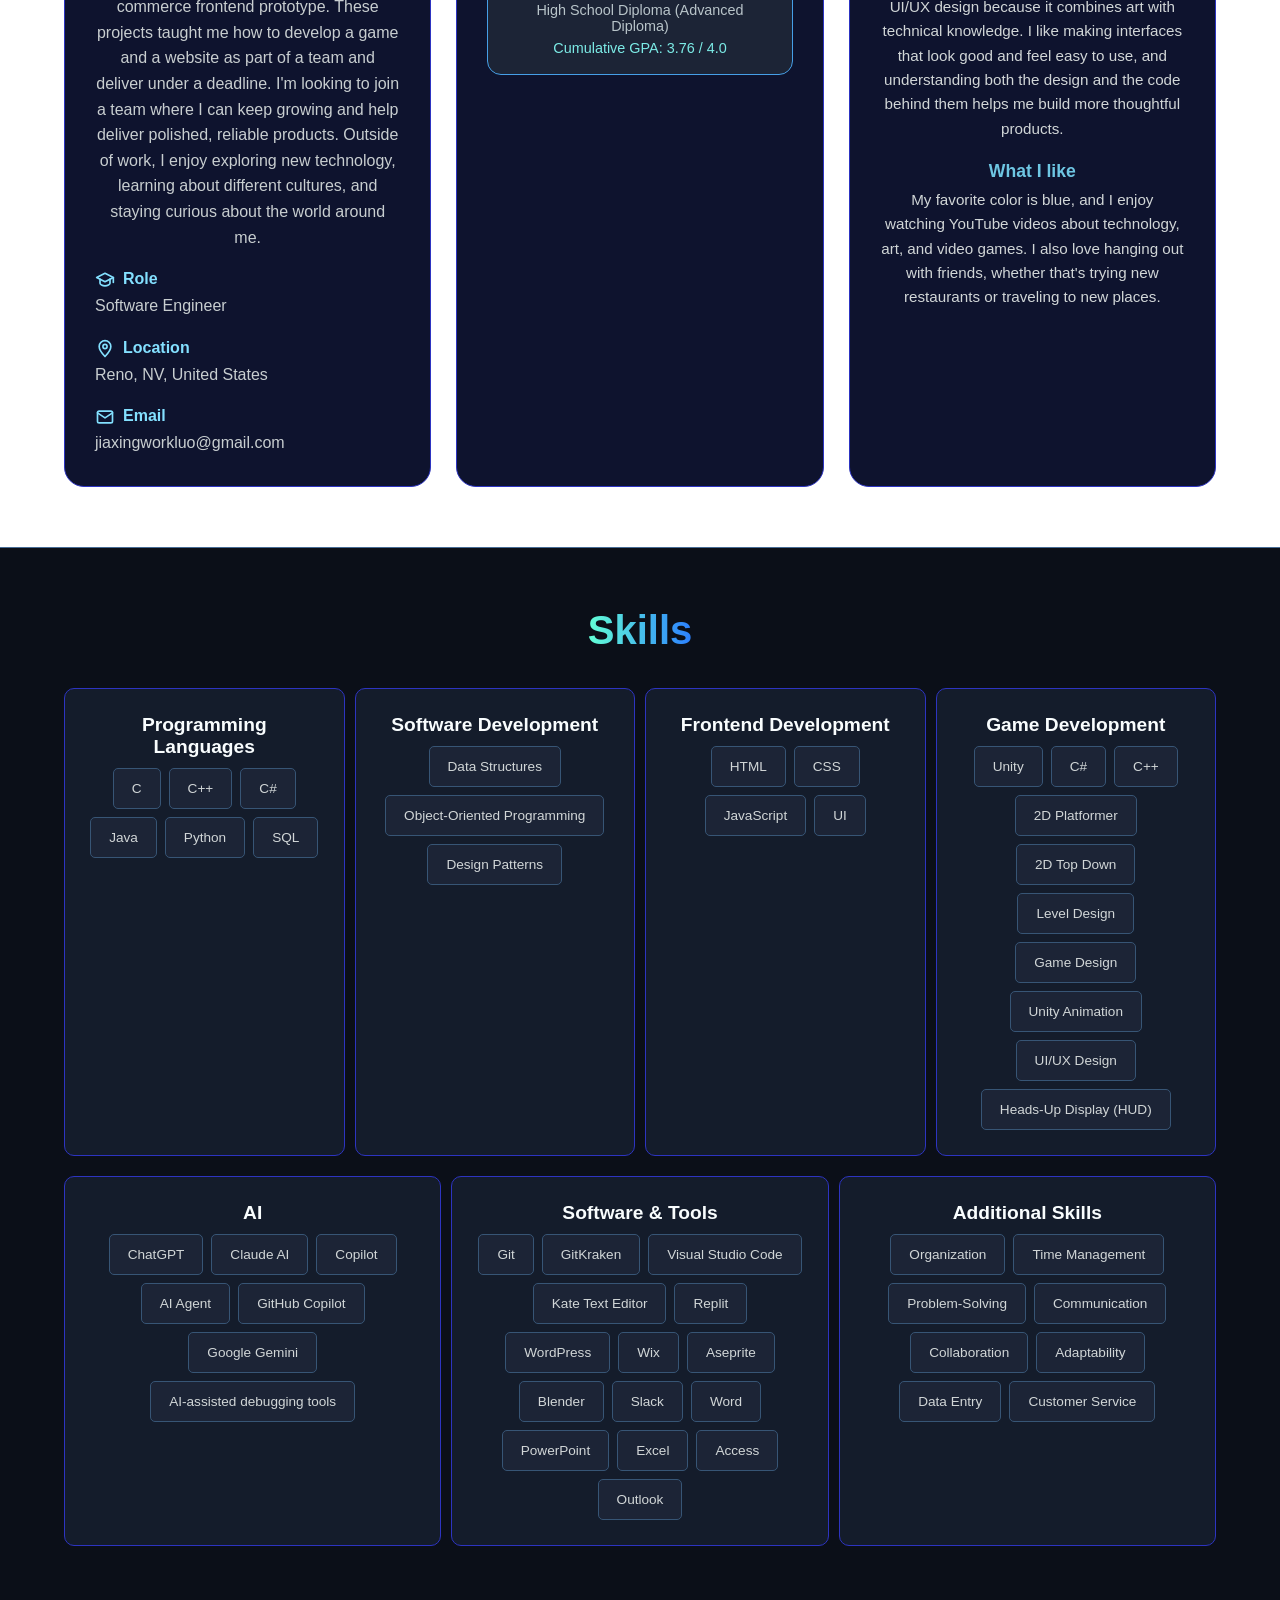
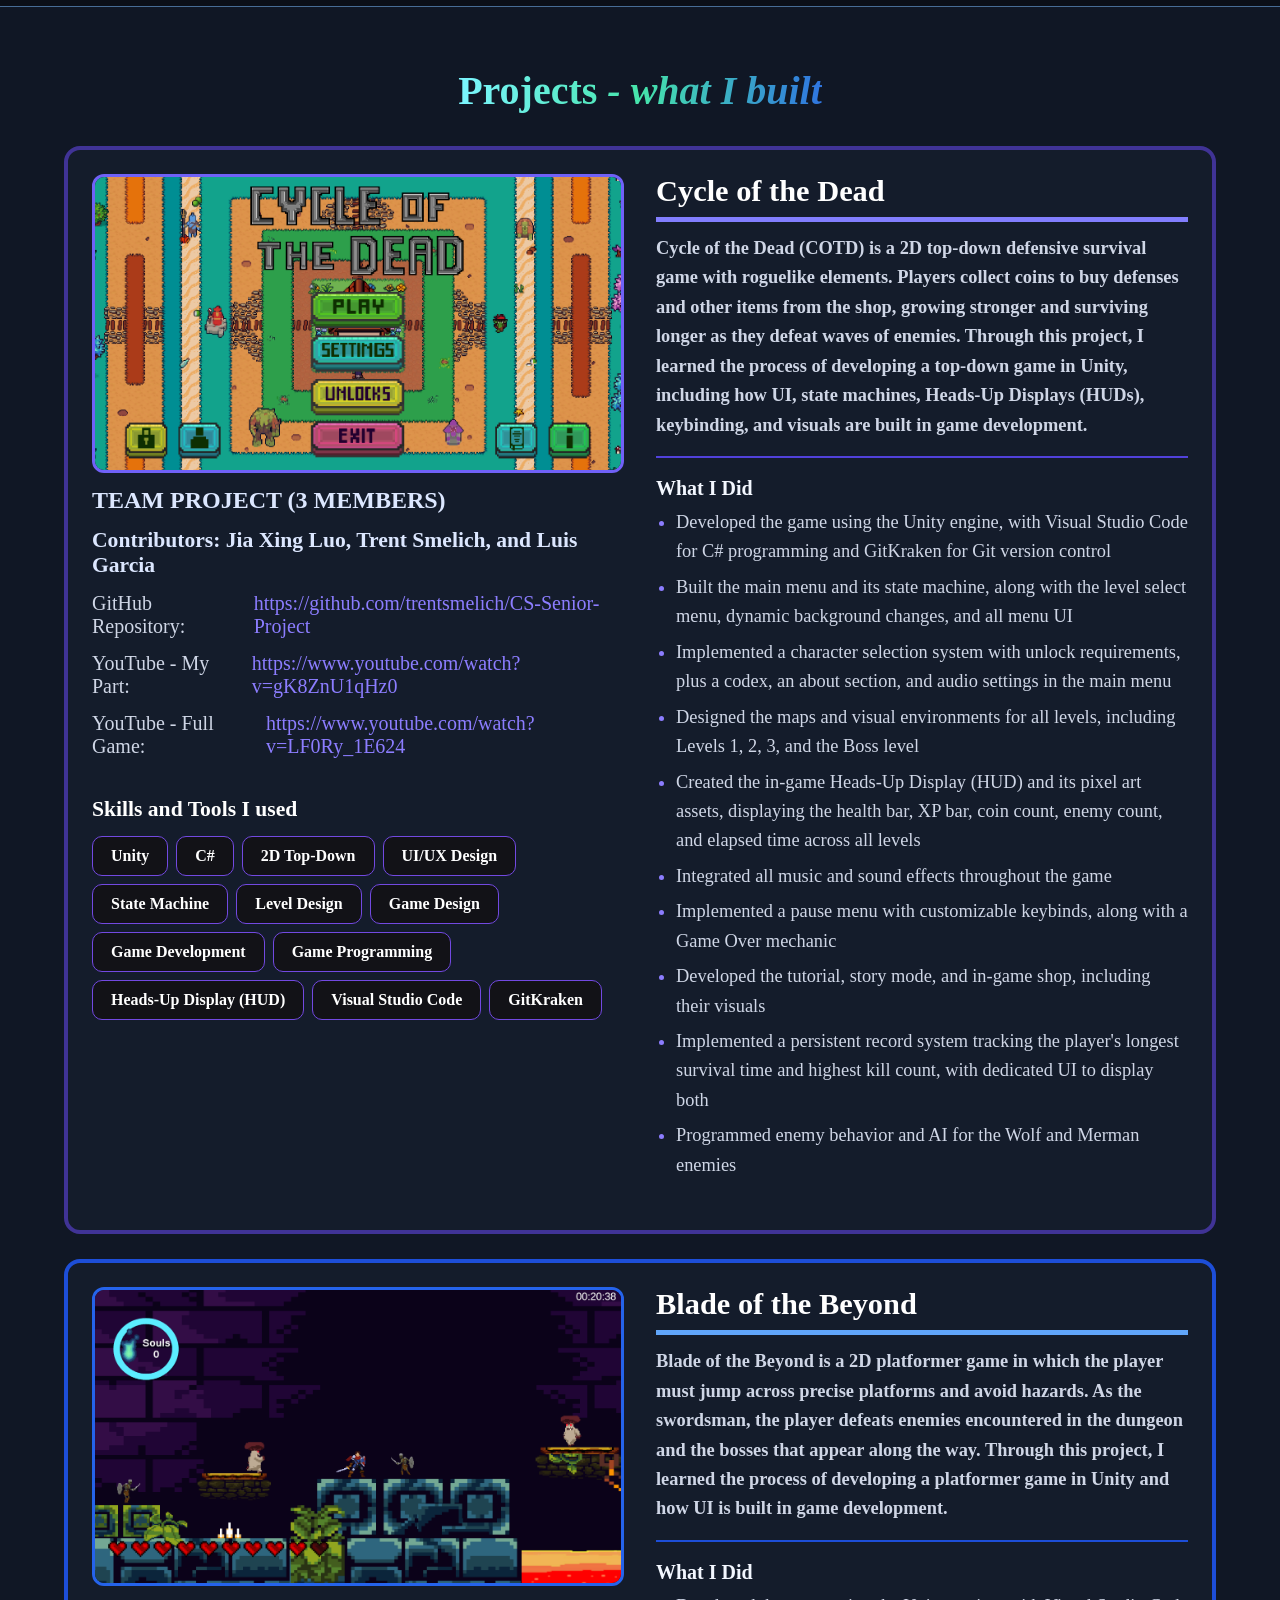
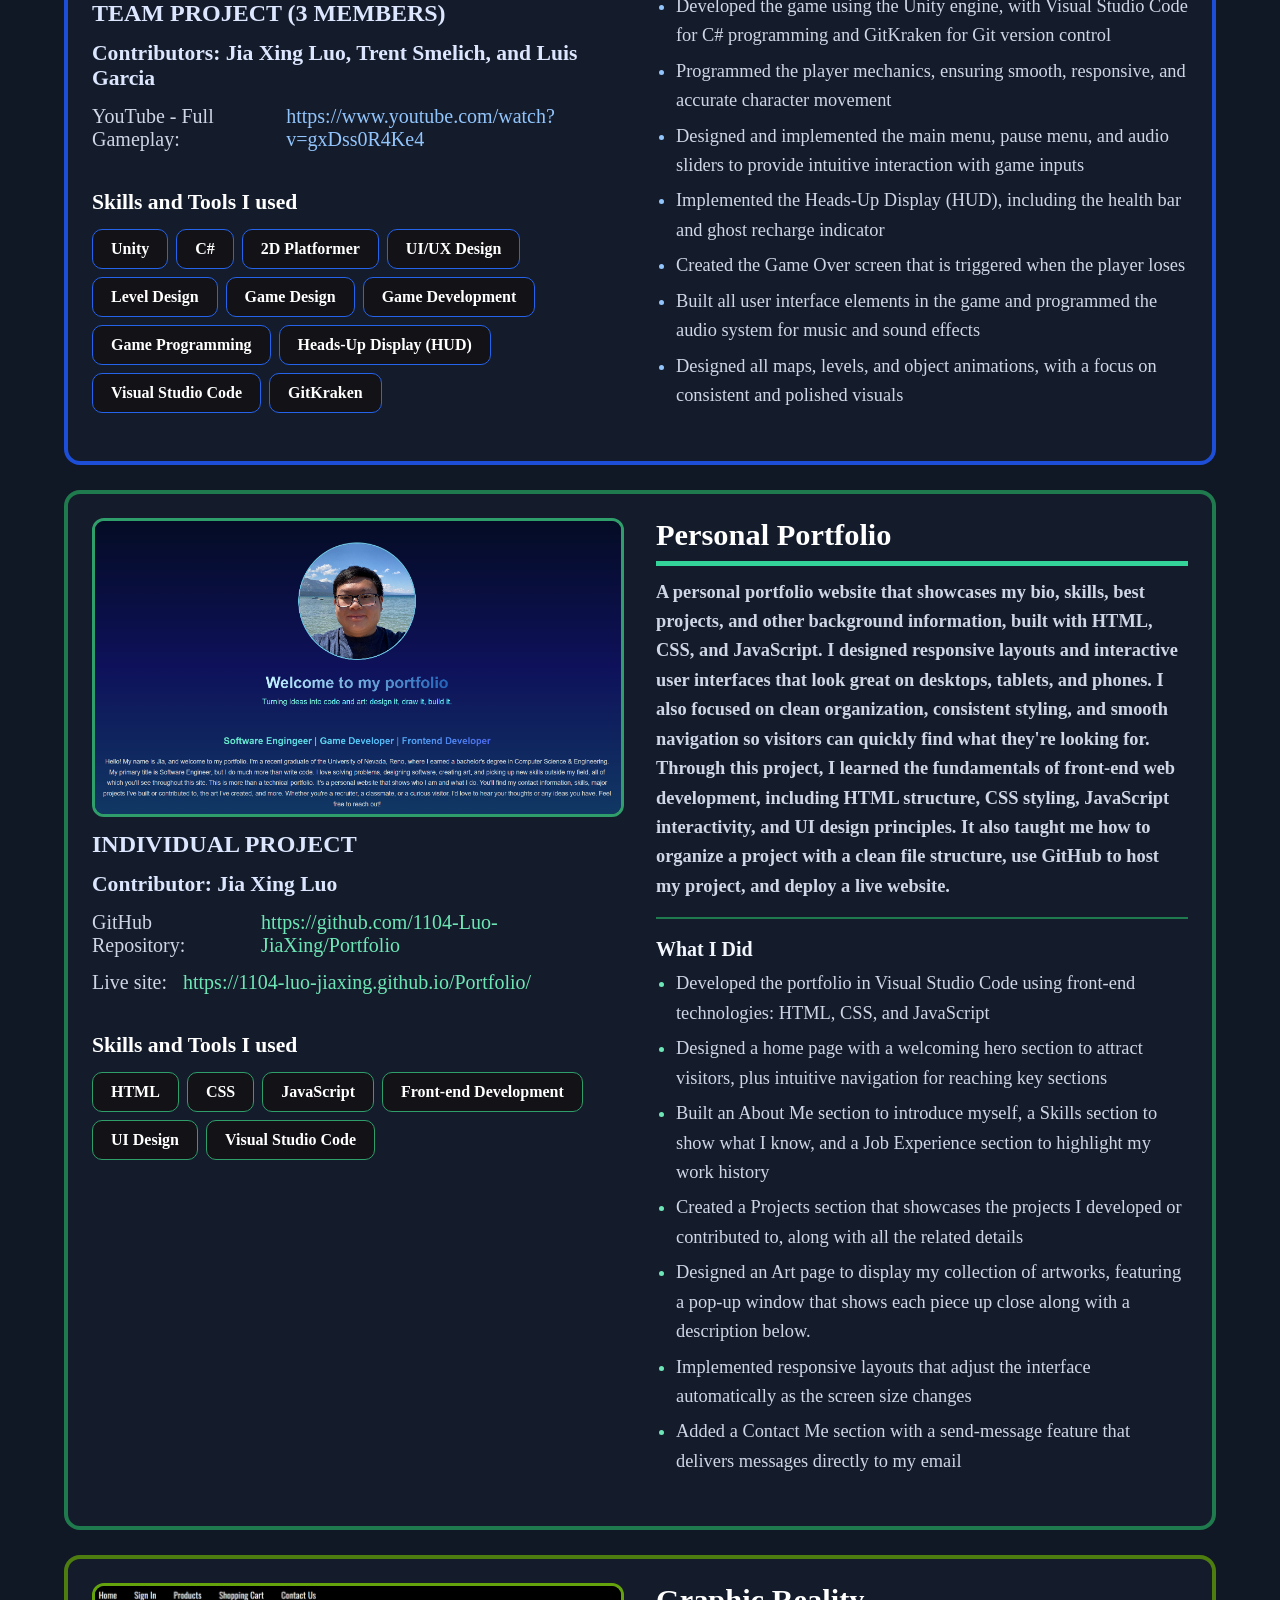
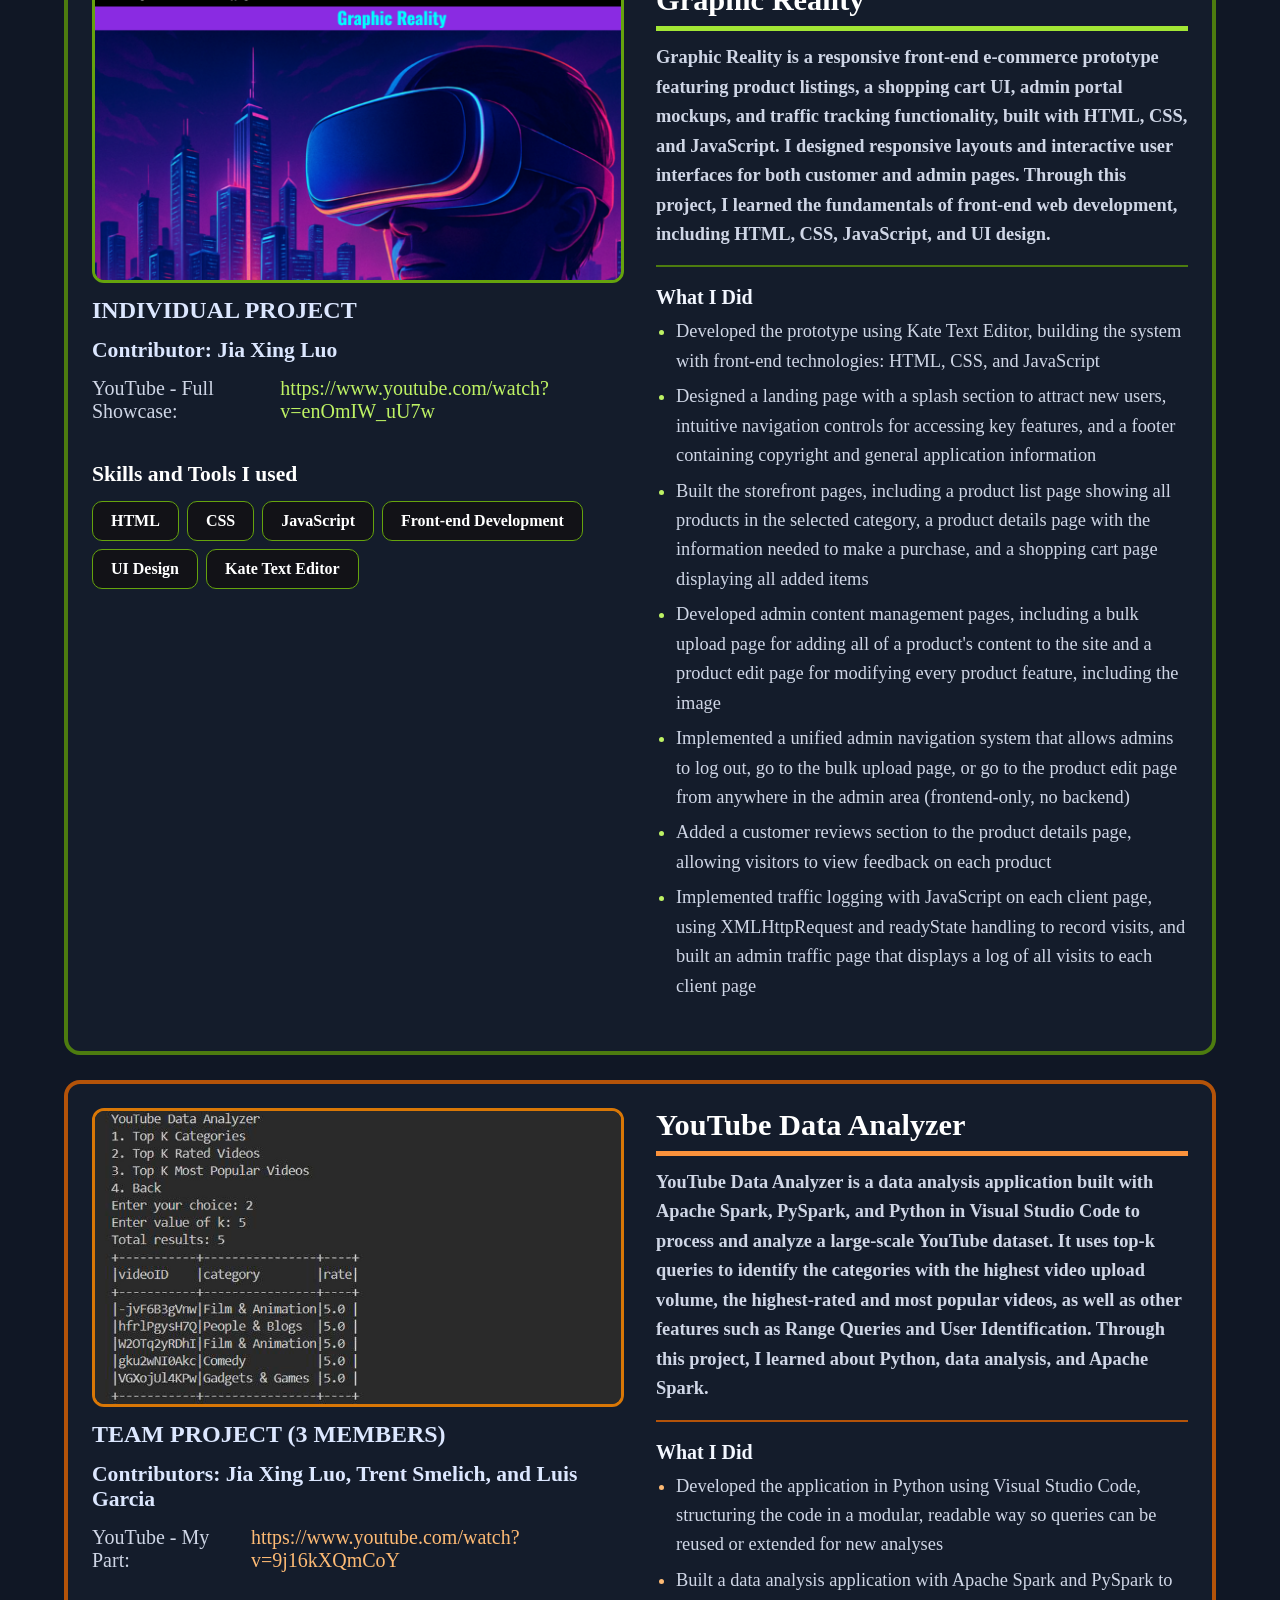
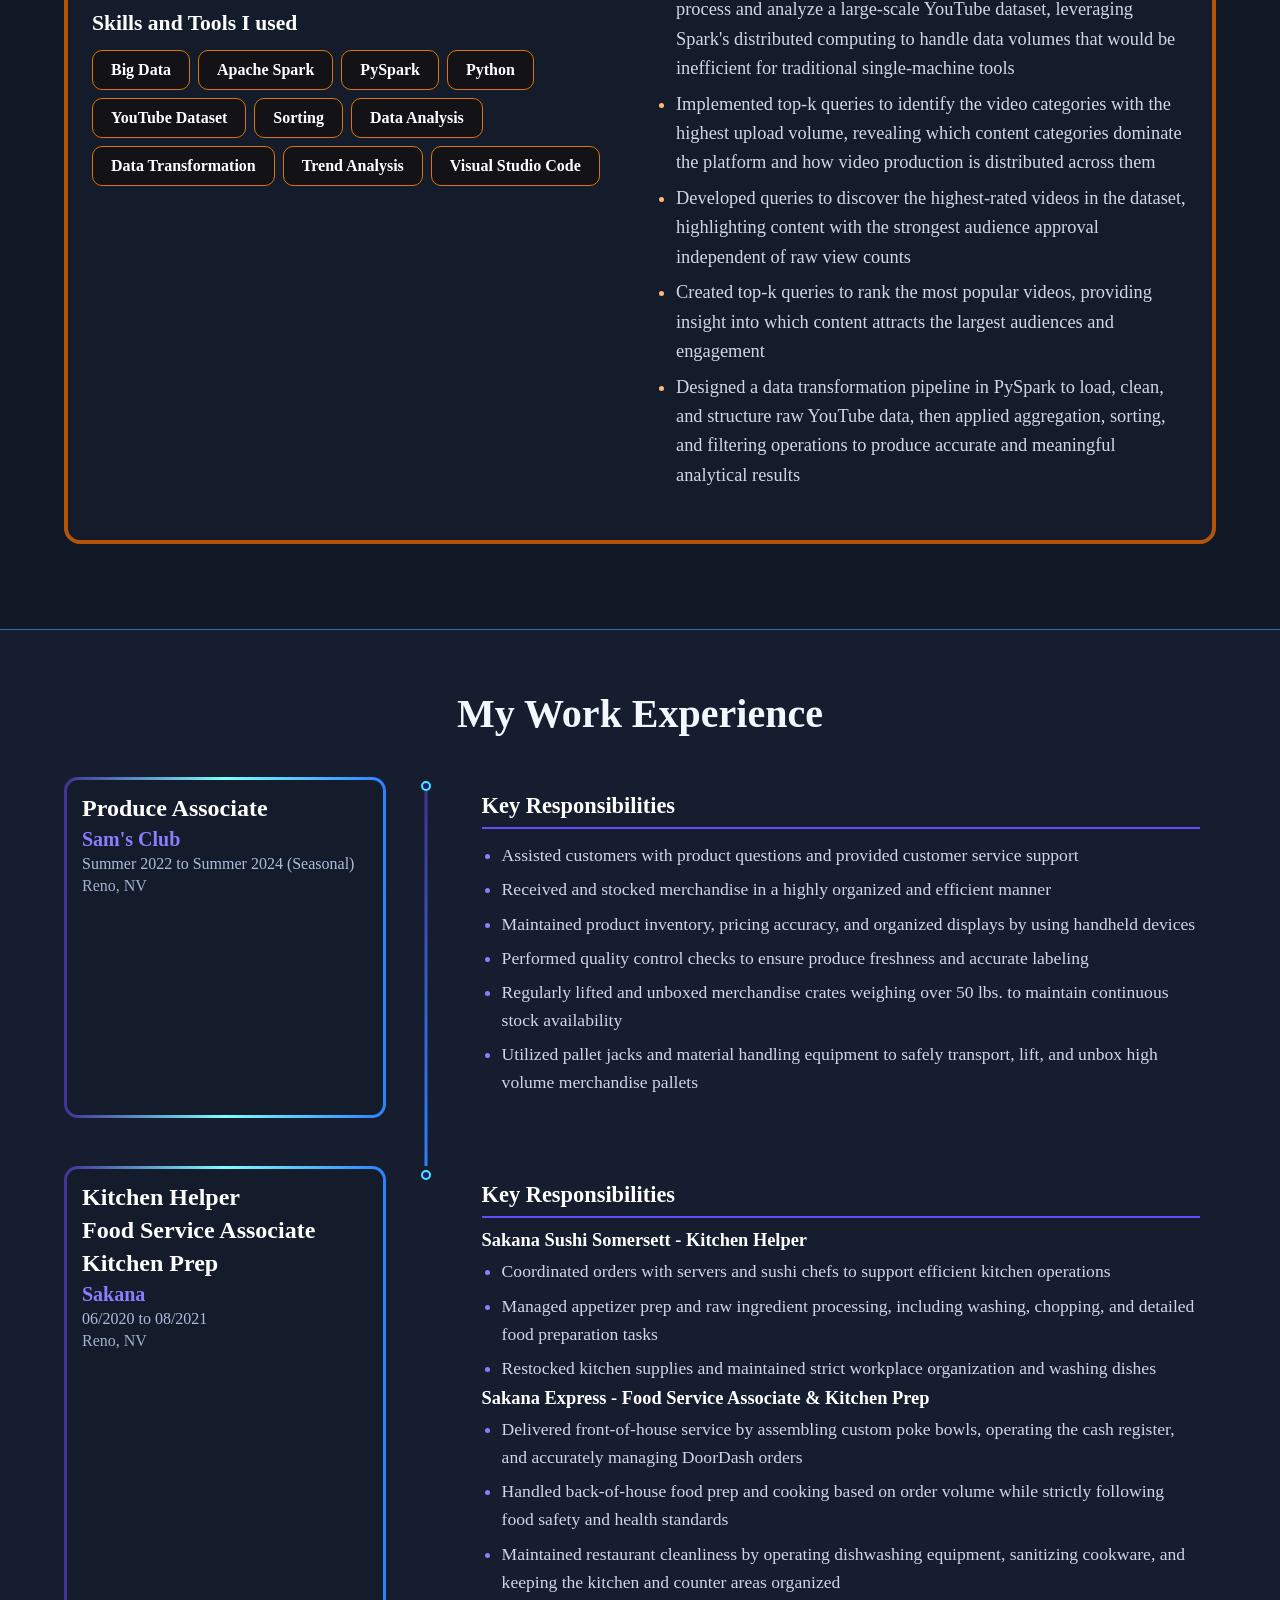
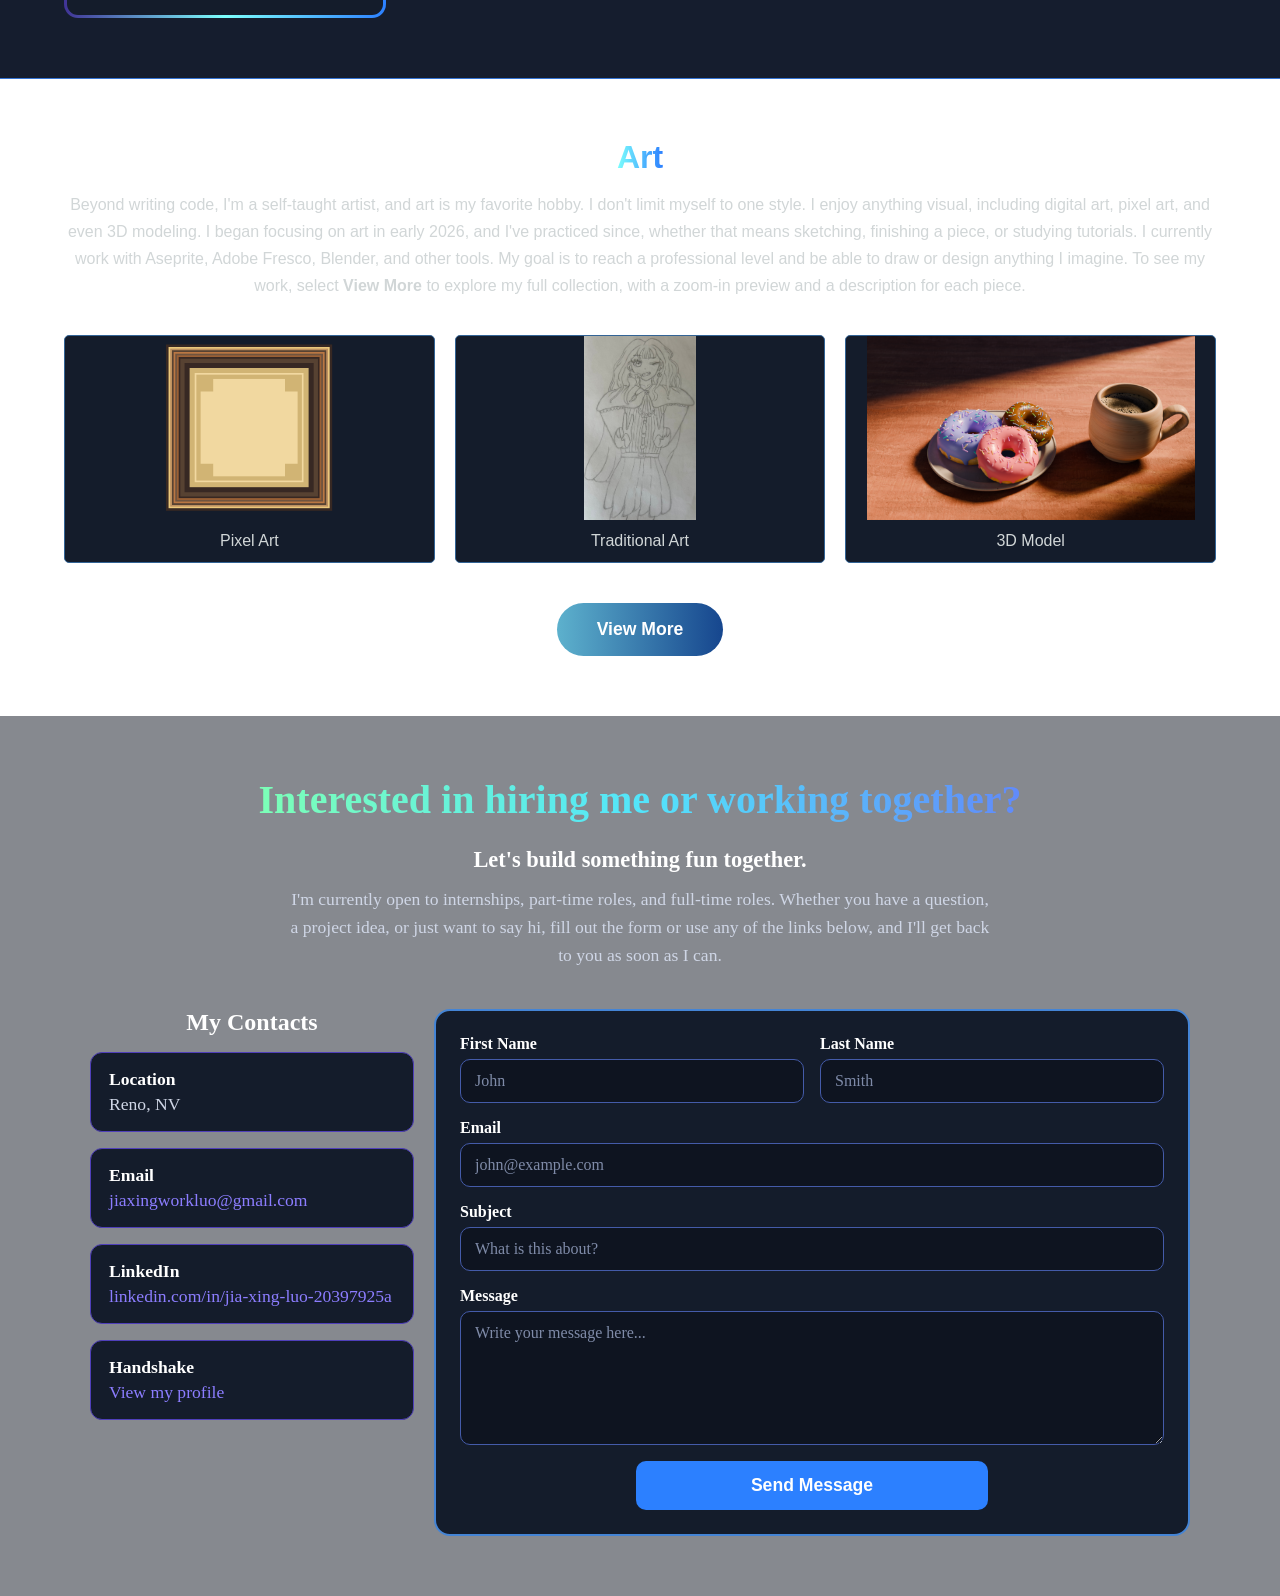
==== commit 32bde01a: "Updated Sections" ====
--- a/index.html
+++ b/index.html
@@ -16,8 +16,8 @@
       <li><a href="#about">About</a></li>
       <li><a href="#skills">Skills</a></li>
       <li><a href="#projects">Projects</a></li>
+      <li><a href="#experience">Experience</a></li>
       <li><a href="pages/art.html">Art</a></li>
-      <li><a href="#experience">Experience</a></li>
       <li><a href="#contact">Contact</a></li>
     </ul>
   </nav>
@@ -223,41 +223,6 @@
     </div>
   </section>
 
-  <!-- Art Section -->
-  <section class="index-art-section" id="index-art">
-    <h2 class="index-art-title">Art</h2>
-    <p class="index-art-text">
-      Beyond writing code, I'm a self-taught artist, and art is my favorite hobby. I don't limit myself to one style. I enjoy anything visual, including digital art, pixel art, and even 3D modeling.
-      I began focusing on art in early 2026, and I've practiced since, whether that means sketching, finishing a piece, or studying tutorials. I currently work with Aseprite, Adobe Fresco, Blender, and other tools.
-      My goal is to reach a professional level and be able to draw or design anything I imagine. To see my work, select <strong>View More</strong> to explore my full collection, with a zoom-in preview and a description for each piece.
-    </p>
-
-    <div class="index-art-container">
-      <div class="index-art-box">
-        <div class="index-art-image-wrapper">
-          <img class="index-art-image" src="assets/images/aseprite/art15.png" alt="Art1">
-        </div>
-        <p class="index-art-name">Pixel Art</p>
-      </div>
-
-      <div class="index-art-box">
-        <div class="index-art-image-wrapper">
-          <img class="index-art-image" src="assets/images/traditional/art5.jpg" alt="Art2">
-        </div>
-        <p class="index-art-name">Traditional Art</p>
-      </div>
-
-      <div class="index-art-box">
-        <div class="index-art-image-wrapper">
-          <img class="index-art-image" src="assets/images/blender/Donuts.png" alt="Art3">
-        </div>
-        <p class="index-art-name">3D Model</p>
-      </div>
-    </div>
-
-    <a href="pages/art.html" class="index-art-button">View More</a>
-  </section>
-
   <!-- Work Experience -->
   <section class="experience-section" id="experience">
 
@@ -330,6 +295,42 @@
     
   </section>
 
+
+  <!-- Art Section -->
+  <section class="index-art-section" id="index-art">
+    <h2 class="index-art-title">Art</h2>
+    <p class="index-art-text">
+      Beyond writing code, I'm a self-taught artist, and art is my favorite hobby. I don't limit myself to one style. I enjoy anything visual, including digital art, pixel art, and even 3D modeling.
+      I began focusing on art in early 2026, and I've practiced since, whether that means sketching, finishing a piece, or studying tutorials. I currently work with Aseprite, Adobe Fresco, Blender, and other tools.
+      My goal is to reach a professional level and be able to draw or design anything I imagine. To see my work, select <strong>View More</strong> to explore my full collection, with a zoom-in preview and a description for each piece.
+    </p>
+
+    <div class="index-art-container">
+      <div class="index-art-box">
+        <div class="index-art-image-wrapper">
+          <img class="index-art-image" src="assets/images/aseprite/art15.png" alt="Art1">
+        </div>
+        <p class="index-art-name">Pixel Art</p>
+      </div>
+
+      <div class="index-art-box">
+        <div class="index-art-image-wrapper">
+          <img class="index-art-image" src="assets/images/traditional/art5.jpg" alt="Art2">
+        </div>
+        <p class="index-art-name">Traditional Art</p>
+      </div>
+
+      <div class="index-art-box">
+        <div class="index-art-image-wrapper">
+          <img class="index-art-image" src="assets/images/blender/Donuts.png" alt="Art3">
+        </div>
+        <p class="index-art-name">3D Model</p>
+      </div>
+    </div>
+
+    <a href="pages/art.html" class="index-art-button">View More</a>
+  </section>
+
   <!-- Contact Section-->
   <section class="contact-section" id="contact">
     <div class="contact-inner">
--- a/css/home.css
+++ b/css/home.css
@@ -9,8 +9,8 @@
 }
 
 .welcome-image {
-  width: 300px;
-  height: 300px;
+  width: 250px;
+  height: 250px;
   border-radius: 50%;
   object-fit: cover;
   border: 3px solid rgb(110, 198, 227);
@@ -605,119 +605,6 @@
   .project-right {
     width: 100%;
     flex: none;
-  }
-}
-
-/* Art Section */
-.index-art-section {
-  width: 90%;
-  margin: 60px auto;
-  font-family: Verdana, Helvetica, sans-serif;
-  text-align: center;
-}
-
-.index-art-title {
-  display: inline-block;
-  font-size: 2rem;
-  margin-bottom: 15px;
-  background: linear-gradient(to right, #7cfffd, #2c80ff);
-  background-clip: text;
-  -webkit-background-clip: text;
-  color: transparent;
-}
-
-.index-art-text {
-  max-width: 1350px;
-  margin: 0 auto 35px auto;
-  font-size: 1rem;
-  line-height: 1.7;
-  color: #d1d6d7;
-}
-
-/* Cards */
-.index-art-container {
-  display: flex;
-  justify-content: center;
-  align-items: stretch;
-  gap: 20px;
-  margin-bottom: 40px;
-}
-
-.index-art-box {
-  flex: 1 1 0;
-  min-width: 0;
-  max-width: 500px;
-  display: flex;
-  flex-direction: column;
-  border-radius: 5px;
-  overflow: hidden;
-  background-color: #141c2b;
-  border: 1px solid #336496;
-  transition: transform 0.2s ease, border-color 0.2s ease, box-shadow 0.2s ease;
-}
-
-.index-art-box:hover {
-  transform: translateY(-6px) scale(1.05);
-  border-color: rgb(90, 156, 255);
-  box-shadow: 0 15px 35px rgba(60, 97, 247, 0.55);
-}
-
-/* The frame: same shape for every card, scales with the screen */
-.index-art-image-wrapper {
-  position: relative;
-  width: 100%;
-  aspect-ratio: 2 / 1;
-  overflow: hidden;
-}
-
-/* The image sits inside the frame and can't change its size */
-.index-art-image {
-  position: absolute;
-  top: 0;
-  left: 0;
-  width: 100%;
-  height: 100%;
-  object-fit: contain;
-  object-position: center;
-}
-
-.index-art-name {
-  margin: 0;
-  padding: 12px 8px;
-  font-size: 1rem;
-  color: #d1d6d7;
-  text-align: center;
-}
-
-/* Button */
-.index-art-button {
-  display: inline-block;
-  padding: 16px 40px;
-  border-radius: 50px;
-  background: linear-gradient(to right, #5db1cd, #16468e);
-  border: none;
-  color: #ffffff;
-  text-decoration: none;
-  font-size: 1.1rem;
-  font-weight: bold;
-}
-
-.index-art-button:hover {
-  box-shadow: 0 10px 25px rgba(44, 128, 255, 0.4);
-  filter: brightness(1.25);
-}
-
-/* Responsive: stack the cards */
-@media (max-width: 1000px) {
-  .index-arts-container {
-    flex-direction: column;
-    align-items: center;
-  }
-
-  .index-arts-box {
-    flex: none;
-    width: 100%;
-    max-width: 500px;
   }
 }
 
@@ -913,6 +800,119 @@
   }
 }
 
+/* Art Section */
+.index-art-section {
+  width: 90%;
+  margin: 60px auto;
+  font-family: Verdana, Helvetica, sans-serif;
+  text-align: center;
+}
+
+.index-art-title {
+  display: inline-block;
+  font-size: 2rem;
+  margin-bottom: 15px;
+  background: linear-gradient(to right, #7cfffd, #2c80ff);
+  background-clip: text;
+  -webkit-background-clip: text;
+  color: transparent;
+}
+
+.index-art-text {
+  max-width: 1350px;
+  margin: 0 auto 35px auto;
+  font-size: 1rem;
+  line-height: 1.7;
+  color: #d1d6d7;
+}
+
+/* Cards */
+.index-art-container {
+  display: flex;
+  justify-content: center;
+  align-items: stretch;
+  gap: 20px;
+  margin-bottom: 40px;
+}
+
+.index-art-box {
+  flex: 1 1 0;
+  min-width: 0;
+  max-width: 500px;
+  display: flex;
+  flex-direction: column;
+  border-radius: 5px;
+  overflow: hidden;
+  background-color: #141c2b;
+  border: 1px solid #336496;
+  transition: transform 0.2s ease, border-color 0.2s ease, box-shadow 0.2s ease;
+}
+
+.index-art-box:hover {
+  transform: translateY(-6px) scale(1.05);
+  border-color: rgb(90, 156, 255);
+  box-shadow: 0 15px 35px rgba(60, 97, 247, 0.55);
+}
+
+/* The frame: same shape for every card, scales with the screen */
+.index-art-image-wrapper {
+  position: relative;
+  width: 100%;
+  aspect-ratio: 2 / 1;
+  overflow: hidden;
+}
+
+/* The image sits inside the frame and can't change its size */
+.index-art-image {
+  position: absolute;
+  top: 0;
+  left: 0;
+  width: 100%;
+  height: 100%;
+  object-fit: contain;
+  object-position: center;
+}
+
+.index-art-name {
+  margin: 0;
+  padding: 12px 8px;
+  font-size: 1rem;
+  color: #d1d6d7;
+  text-align: center;
+}
+
+/* Button */
+.index-art-button {
+  display: inline-block;
+  padding: 16px 40px;
+  border-radius: 50px;
+  background: linear-gradient(to right, #5db1cd, #16468e);
+  border: none;
+  color: #ffffff;
+  text-decoration: none;
+  font-size: 1.1rem;
+  font-weight: bold;
+}
+
+.index-art-button:hover {
+  box-shadow: 0 10px 25px rgba(44, 128, 255, 0.4);
+  filter: brightness(1.25);
+}
+
+/* Responsive: stack the cards */
+@media (max-width: 1000px) {
+  .index-arts-container {
+    flex-direction: column;
+    align-items: center;
+  }
+
+  .index-arts-box {
+    flex: none;
+    width: 100%;
+    max-width: 500px;
+  }
+}
+
 /* Contact Section */
 .contact-section {
   padding: 60px 0;
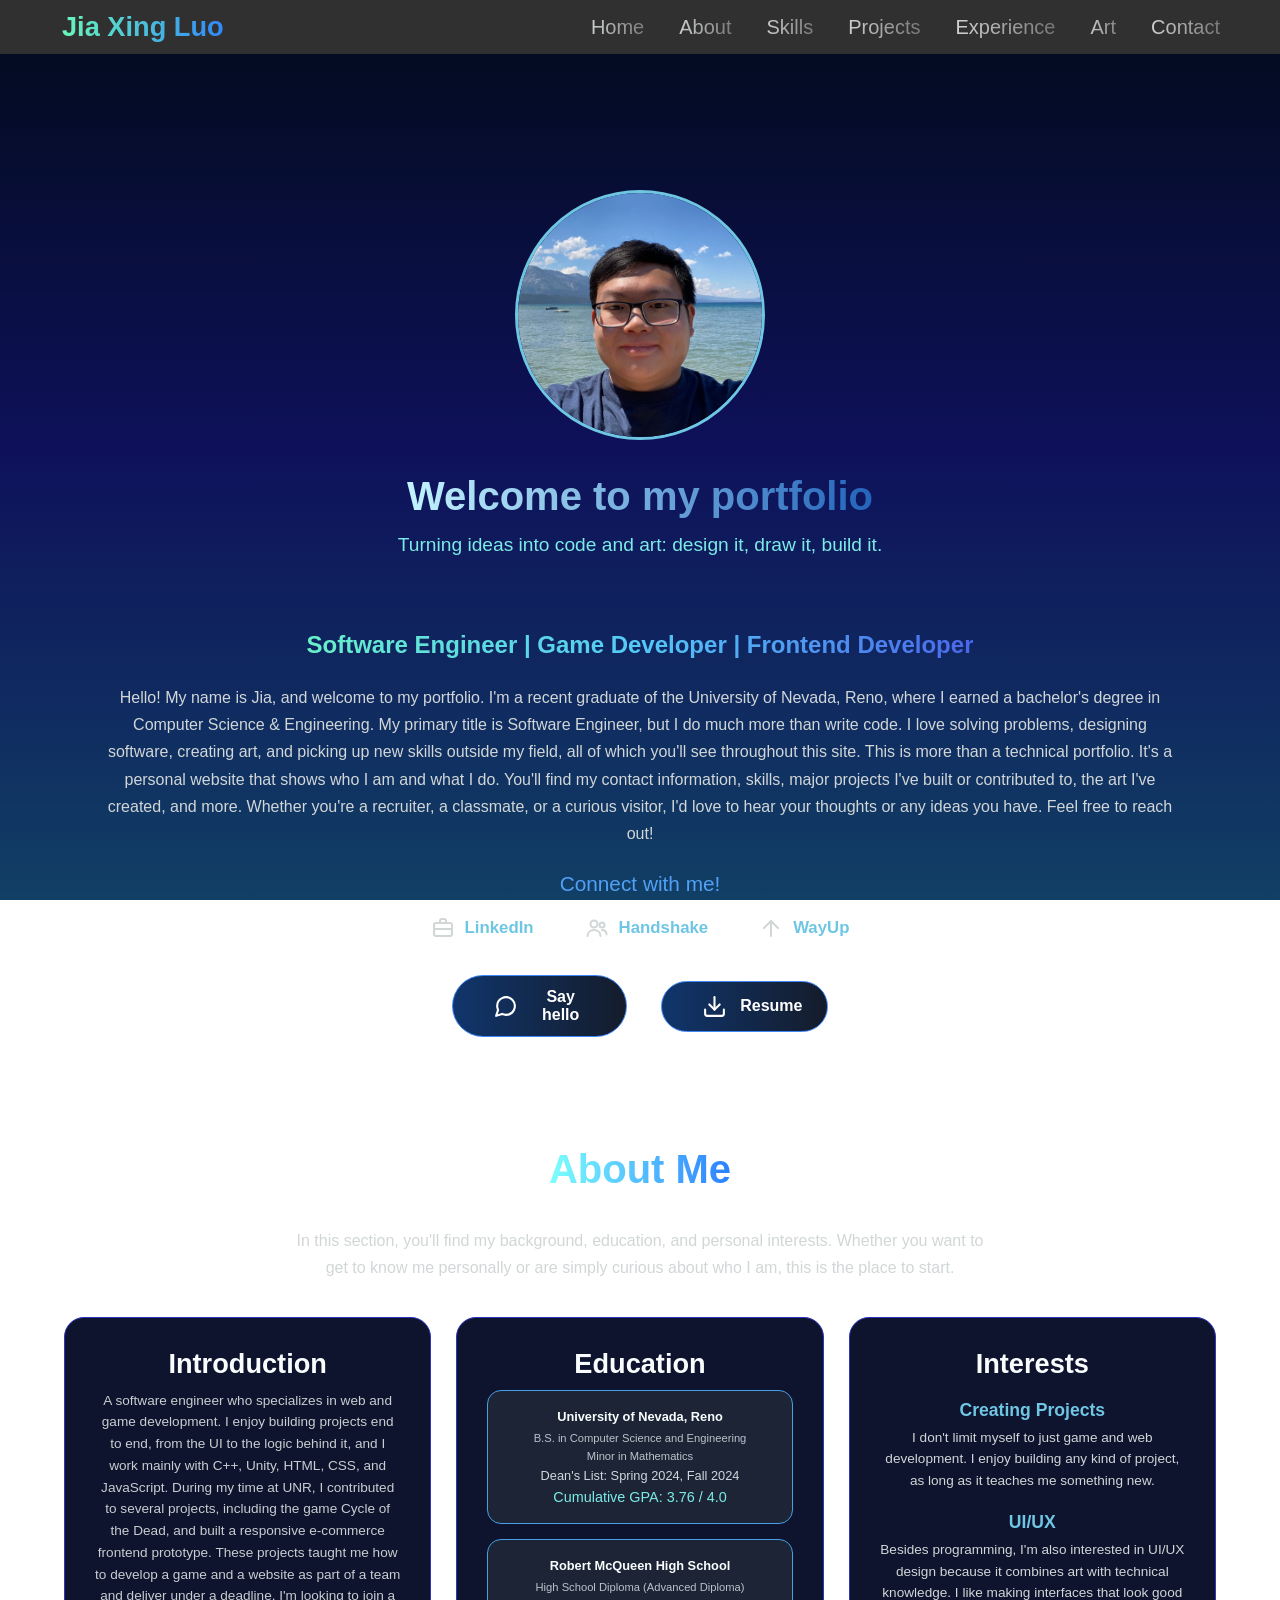
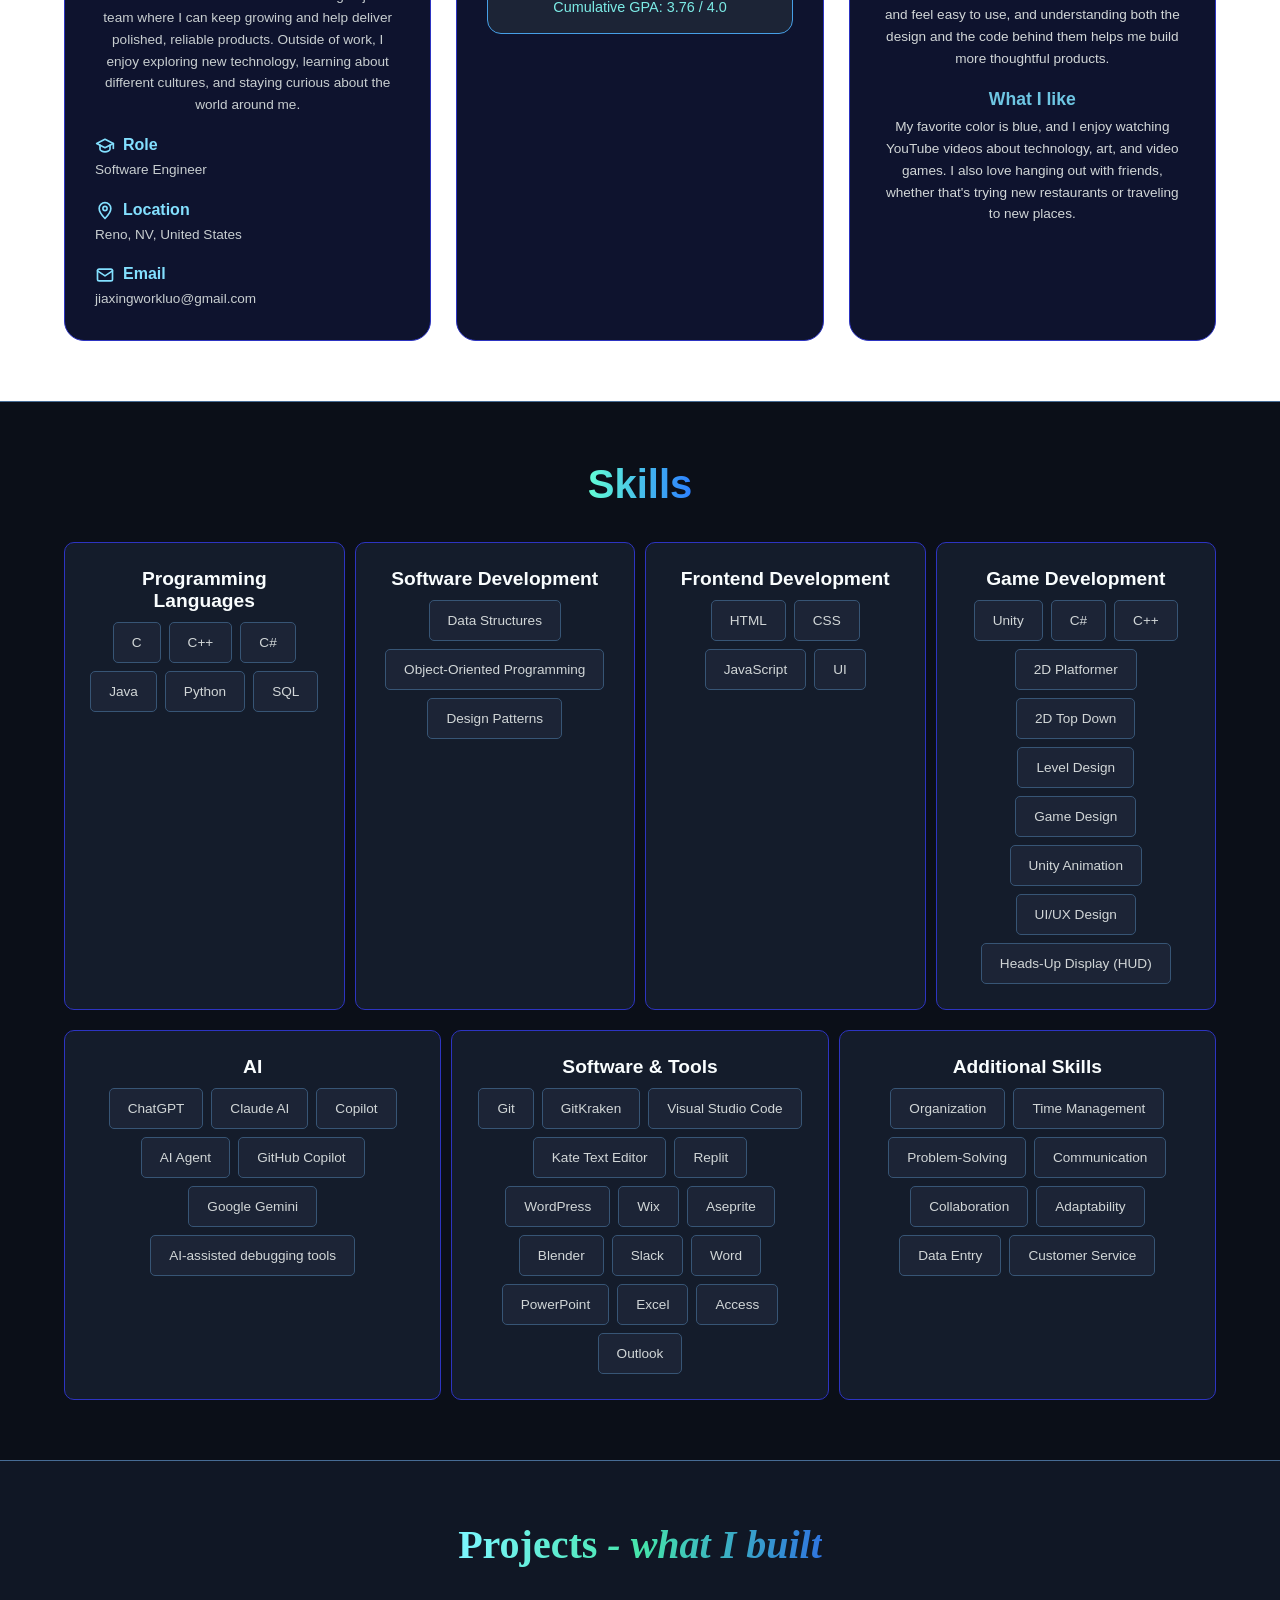
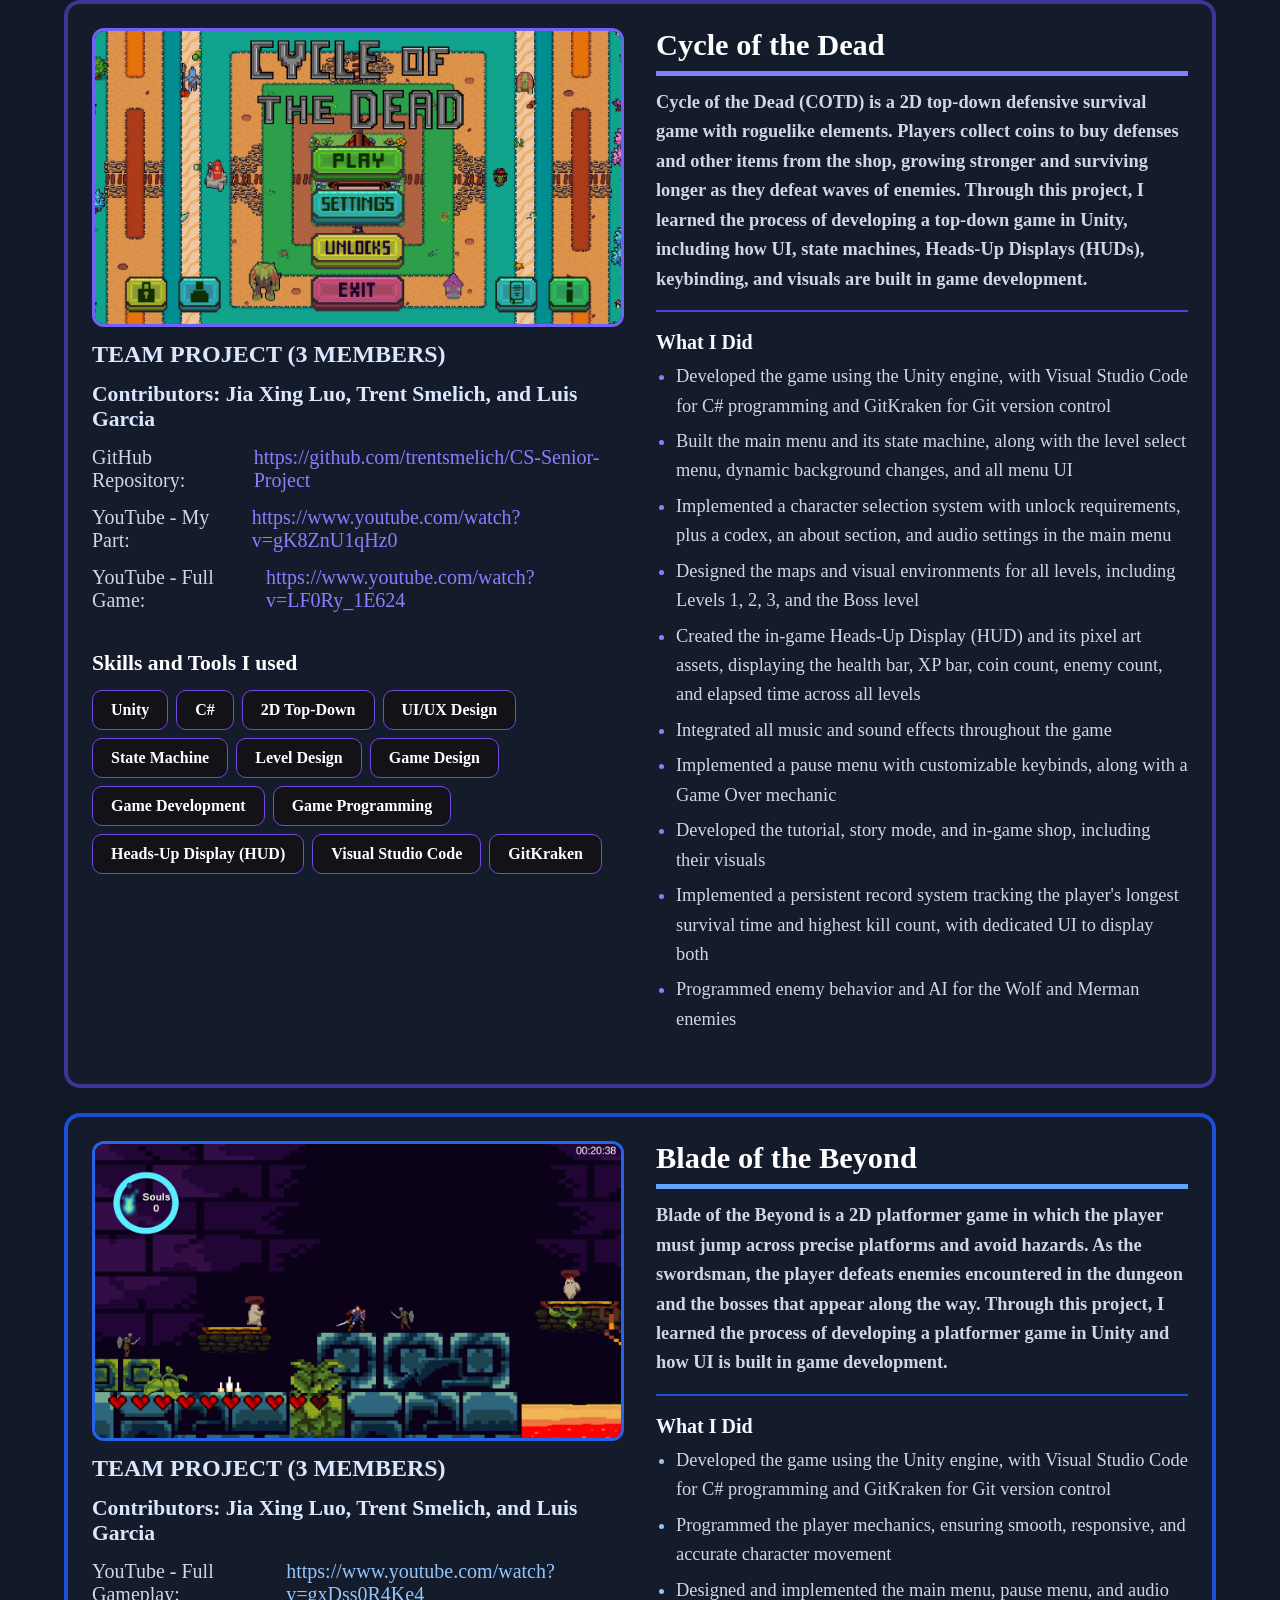
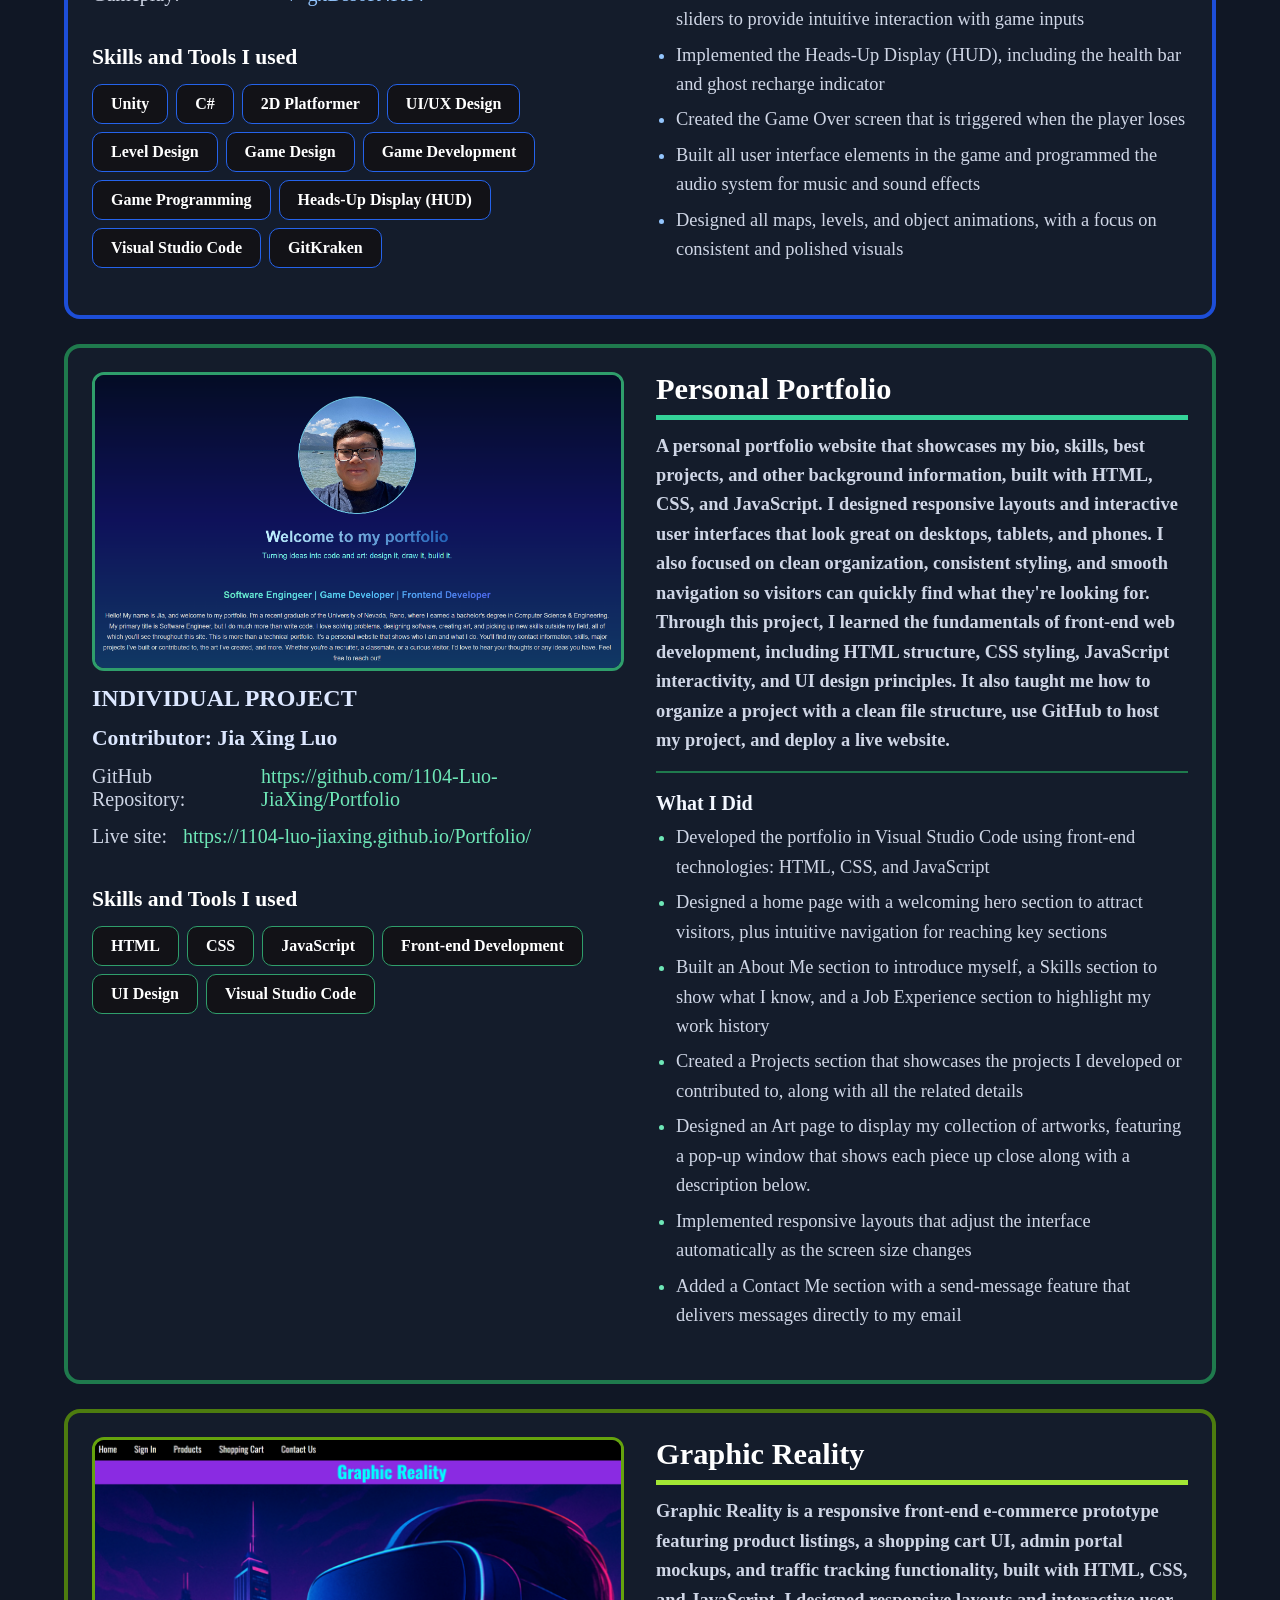
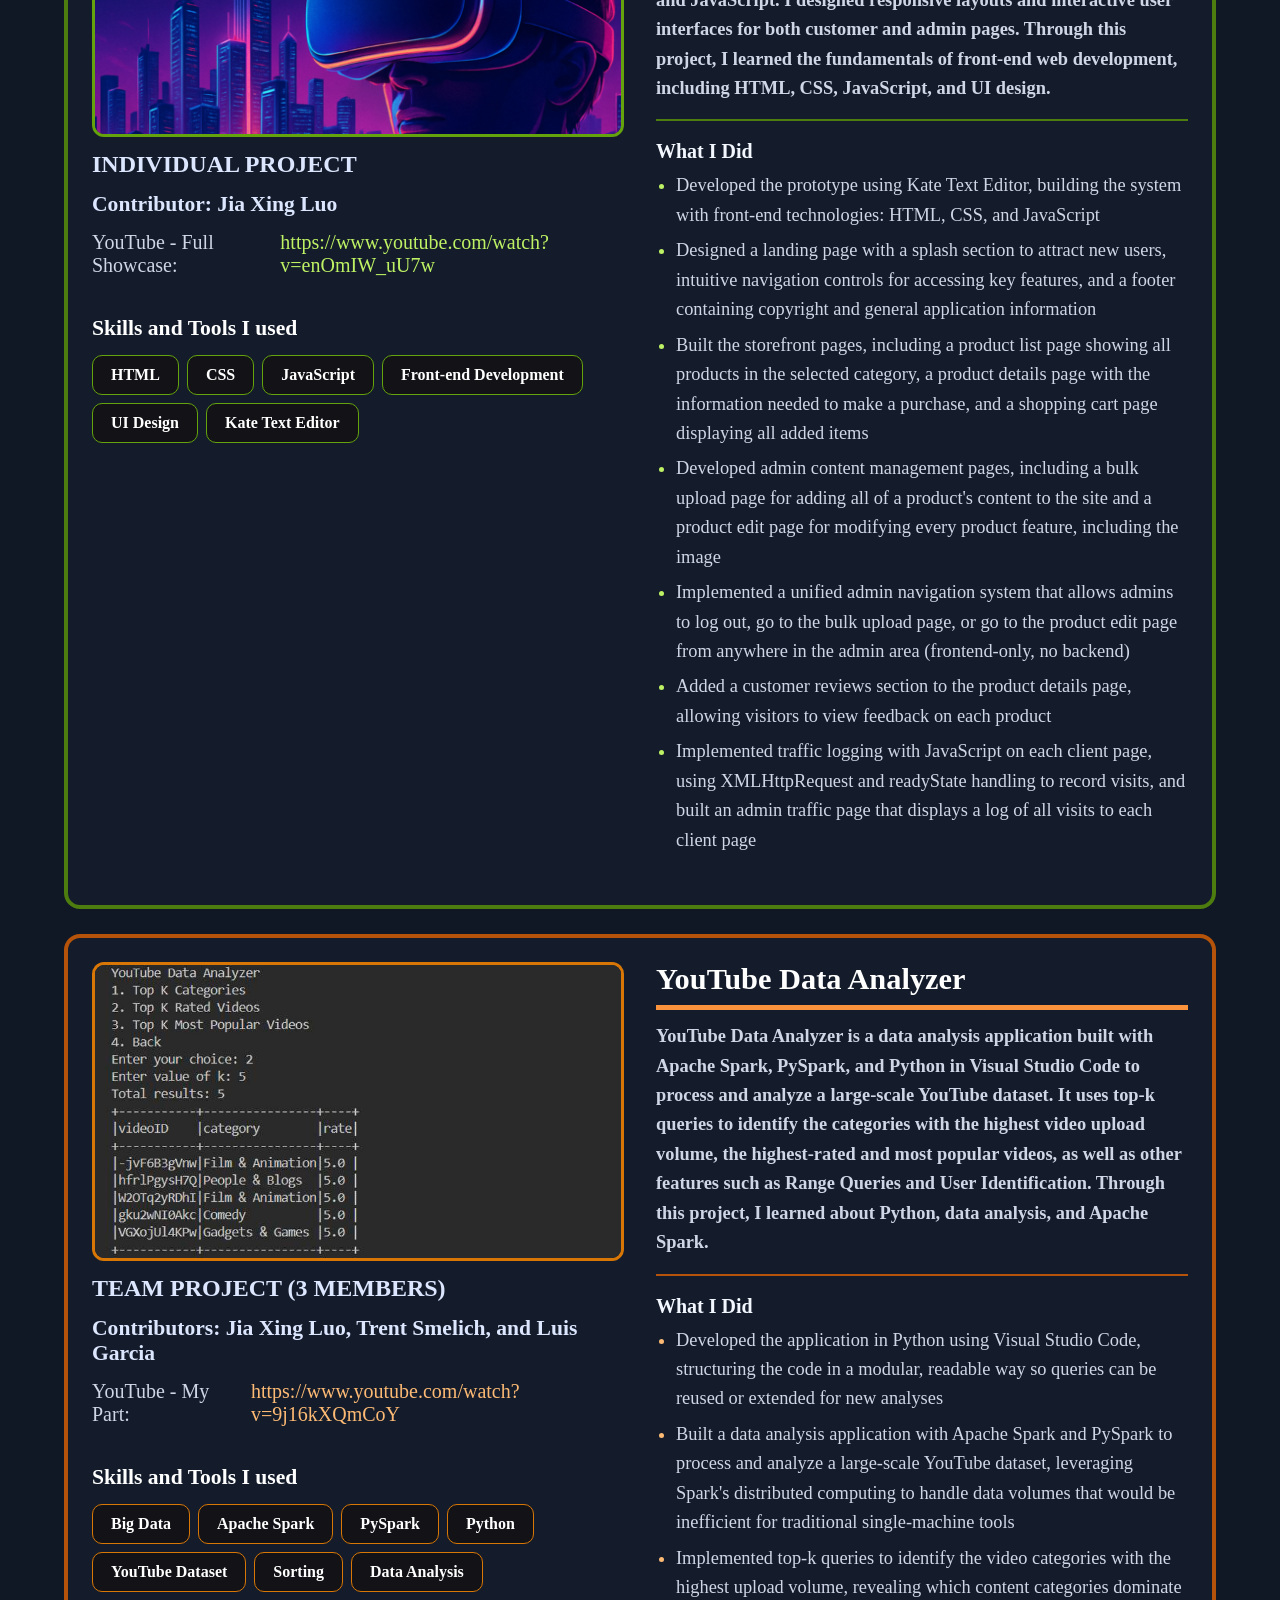
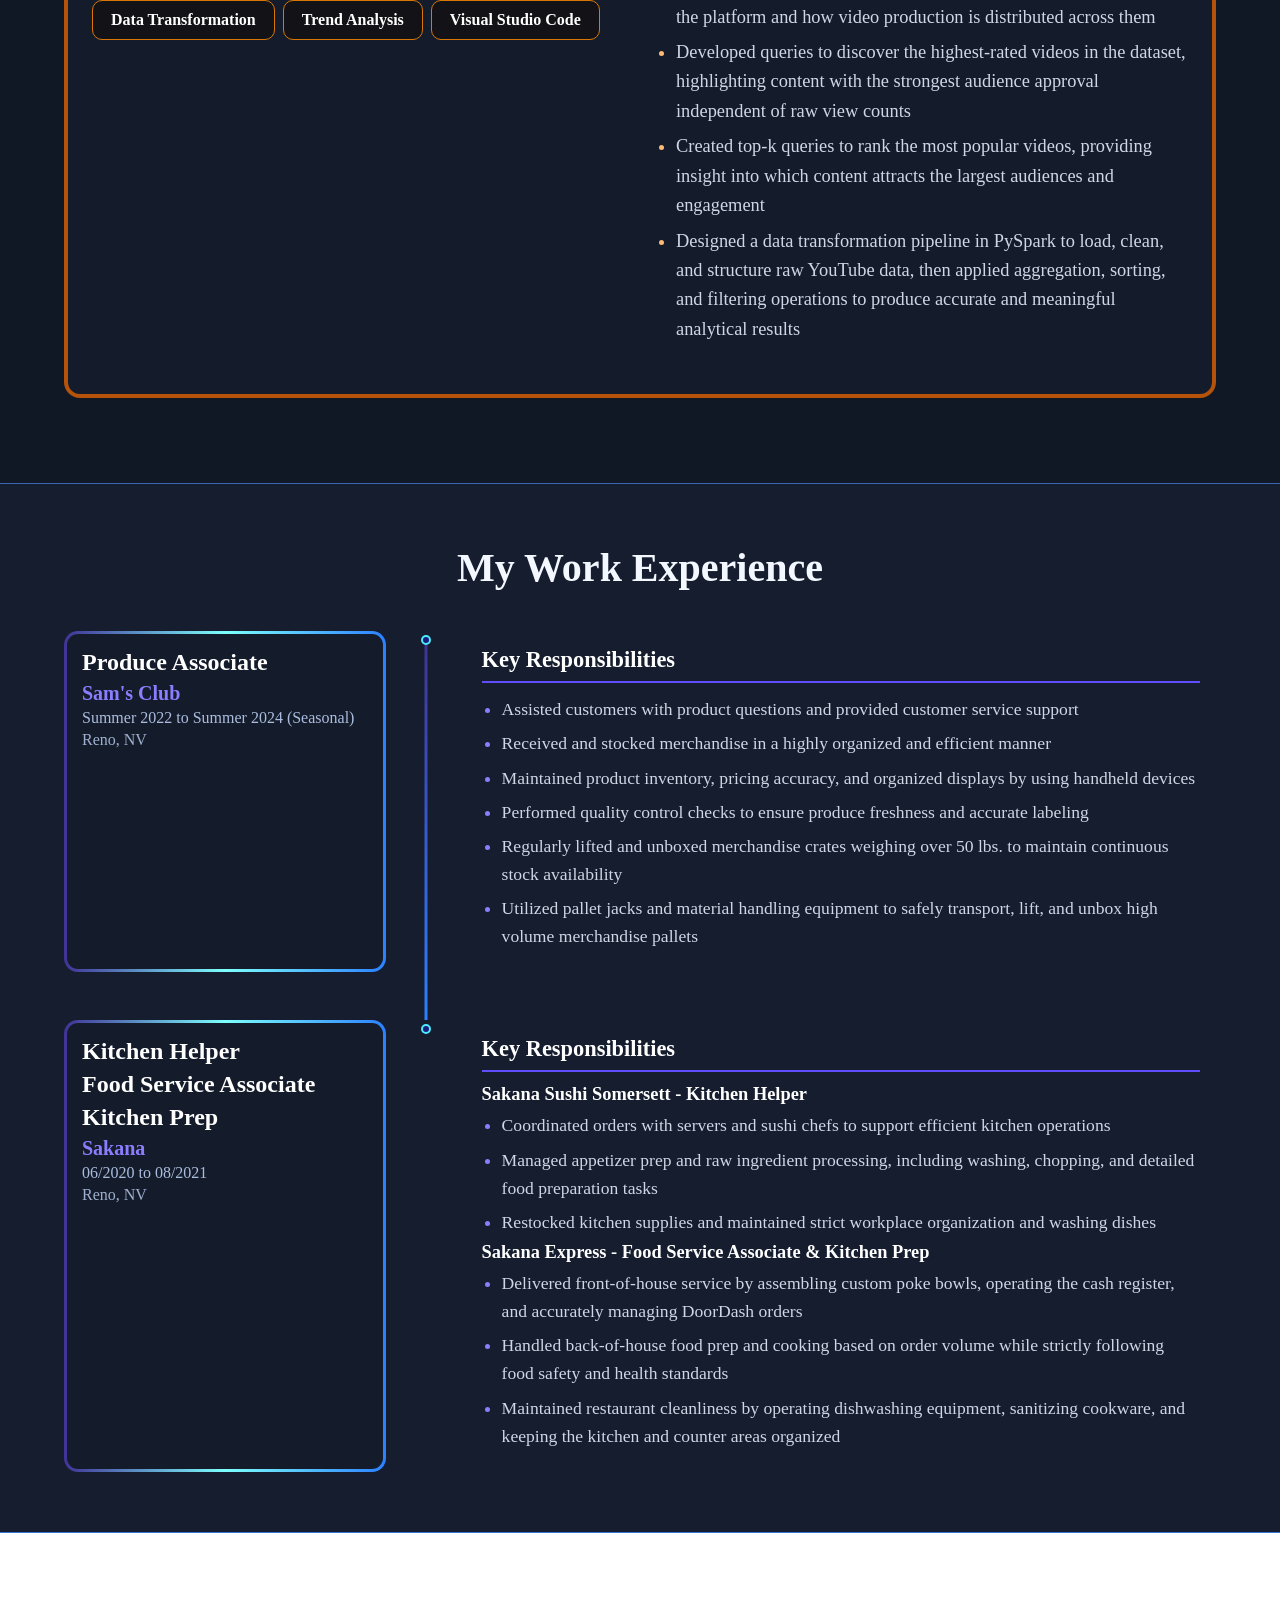
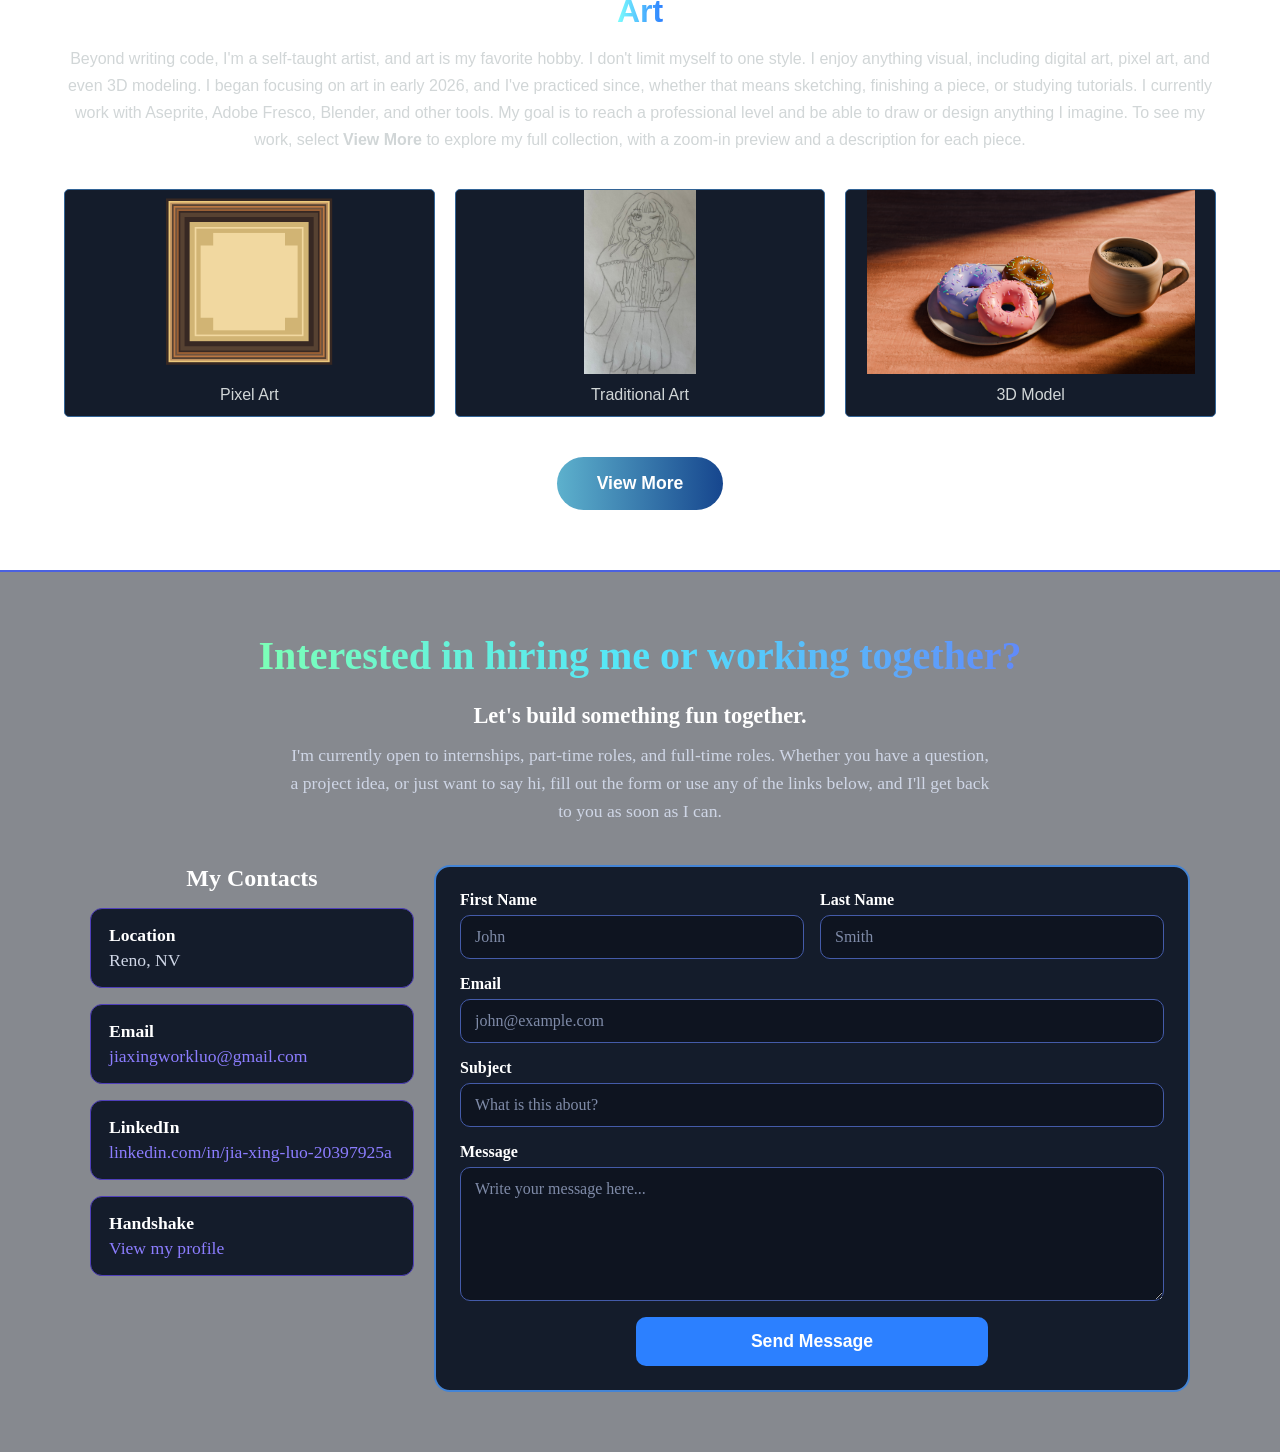
==== commit 3fdf3bef: "Updated Responsive Layout" ====
--- a/index.html
+++ b/index.html
@@ -26,7 +26,7 @@
     <img src="assets/images/portfolio_image.jpg" alt="Profile_photo" class="welcome-image">
     <h1 class="welcome-message">Welcome to my portfolio</h1>
     <h2 class="welcome-slogan">Turning ideas into code and art: design it, draw it, build it.</h2>
-    <p class="welcome-sentence"> Software Engingeer | Game Developer | Frontend Developer</p>
+    <p class="welcome-sentence"> Software Engineer | Game Developer | Frontend Developer</p>
     <p class="welcome-paragraph">
         Hello! My name is Jia, and welcome to my portfolio. I'm a recent graduate of the University of Nevada, Reno, where I earned a bachelor's degree in Computer Science &amp; Engineering.
         My primary title is Software Engineer, but I do much more than write code. I love solving problems, designing software, creating art, and picking up new skills outside my field, all of which you'll see throughout this site.
@@ -153,9 +153,9 @@
         <div class="education-container">
           <div class="education-card">
             <h4 class="school-name">University of Nevada, Reno</h4>
-            <p class="school-degree">B.S. in Computer Science & Engingeering</p>
+            <p class="school-degree">B.S. in Computer Science and Engineering</p>
             <p class="school-degree">Minor in Mathematics</p>
-            <p class="school-degree">Dean's List: Spring 2024, Fall 2024</p>
+            <p class="school-award">Dean's List: Spring 2024, Fall 2024</p>
             <p class="school-gpa">Cumulative GPA: 3.76 / 4.0</p>
           </div>
 
--- a/css/home.css
+++ b/css/home.css
@@ -52,6 +52,44 @@
   color: #d1d6d7;
 }
 
+@media (max-width: 1000px) {
+  .welcome-image {
+    width: 200px;
+    height: 200px;
+  }
+
+  .welcome-slogan {
+    font-size: 0.9rem;
+  }
+
+  .welcome-message {
+    font-size: 1.85rem;
+  }
+
+  .welcome-sentence {
+    font-size: 1.2rem;
+  }
+}
+
+@media (max-width: 600px) {
+  .welcome-image {
+    width: 175px;
+    height: 175px;
+  }
+
+  .welcome-slogan {
+    font-size: 0.7rem;
+  }
+
+  .welcome-message {
+    font-size: 1.7rem;
+  }
+
+  .welcome-sentence {
+    font-size: 0.9rem;
+  }
+}
+
 /* Social Items*/
 .social-title {
   font-size: 1.3rem;
@@ -63,7 +101,7 @@
 .social-links {
   display: flex;
   justify-content: center;
-  flex-wrap: wrap;
+  flex-wrap: nowrap;
   gap: 15px;
 }
 
@@ -92,6 +130,18 @@
   background-color: rgba(60, 97, 247, 0.35);
   color: #96f5fa;
 }
+
+@media (max-width: 800px) {
+  .social-links {
+    gap: 5px;
+  }
+
+  .social-link {
+    gap: 5px;
+    font-size: 0.9rem;
+  }
+}
+
 
 .welcome-section-button {
   display: inline-flex;
@@ -123,6 +173,17 @@
   border-color: #75dfff;
 }
 
+@media (max-width: 800px) {
+  .welcome-section-button {
+    margin-left: 10px;
+    margin-right: 10px;
+    padding: 10px 25px;
+    font-size: 15px;
+    gap: 5px;
+  }
+
+}
+
 /* About me section */
 .about-section {
   width: 90%;
@@ -236,6 +297,12 @@
   margin-bottom: 6px;
 }
 
+.school-award {
+  font-size: 1rem;
+  color: #ced8dc;
+  margin-bottom: 6px;
+}
+
 .school-gpa {
   font-size: 0.9rem;
   color: rgb(124, 235, 230);
@@ -258,13 +325,63 @@
   line-height: 1.6;
 }
 
-@media (max-width: 1000px) {
+@media (max-width: 1400px) {
+  .info-sentence {
+    font-size: 0.85rem;
+  }
+
+  .interests-sentence {
+    font-size: 0.85rem;
+  }
+
+  .school-name {
+    font-size: 0.8rem;
+  }
+
+  .school-degree {
+    font-size: 0.7rem;
+  }
+
+  .school-award {
+    font-size: 0.8rem;
+  }
+
+  .school-gpa {
+    font-size: 0.9rem;
+  }
+}
+
+@media (max-width: 1100px) {
   .about-container {
     flex-direction: column;
   }
 
   .about-box {
     flex: none;
+  }
+
+  .info-sentence {
+    font-size: 1rem;
+  }
+
+  .interests-sentence {
+    font-size: 0.95rem;
+  }
+
+  .school-name {
+    font-size: 1.1rem;
+  }
+
+  .school-degree {
+    font-size: 0.9rem;
+  }
+
+  .school-award {
+    font-size: 1rem;
+  }
+
+  .school-gpa {
+    font-size: 0.9rem;
   }
 }
 
@@ -594,8 +711,6 @@
   --project-image-border:#65a30d;
 }
 
-
-/* Small view for project cards */
 @media (max-width: 1200px) {
   .project-card {
     flex-direction: column;
@@ -605,6 +720,36 @@
   .project-right {
     width: 100%;
     flex: none;
+  }
+
+  .project-link-row {
+    gap: 10px;
+    font-size: 1.2rem;
+  }
+
+  .project-type {
+    font-size: 1.25rem;
+  }
+
+  .project-contributors-row {
+    font-size: 1rem;
+  }
+}
+
+
+@media (max-width: 700px) {
+
+  .project-link-row {
+    gap: 10px;
+    font-size: 1rem;
+  }
+
+  .project-type {
+    font-size: 1.15rem;
+  }
+
+  .project-contributors-row {
+    font-size: 0.9rem;
   }
 }
 
@@ -901,15 +1046,20 @@
 
 /* Responsive: stack the cards */
 @media (max-width: 1000px) {
-  .index-arts-container {
+  .index-art-container {
     flex-direction: column;
     align-items: center;
   }
 
-  .index-arts-box {
+  .index-art-box {
     flex: none;
     width: 100%;
     max-width: 500px;
+  }
+
+  .index-art-text {
+    max-width: 1350px;
+    font-size: 0.9rem;
   }
 }
 
@@ -917,6 +1067,7 @@
 .contact-section {
   padding: 60px 0;
   background-color: rgba(14, 20, 32, 0.5);
+  border-top: 2px solid #4a61e1;
 }
 
 .contact-inner {
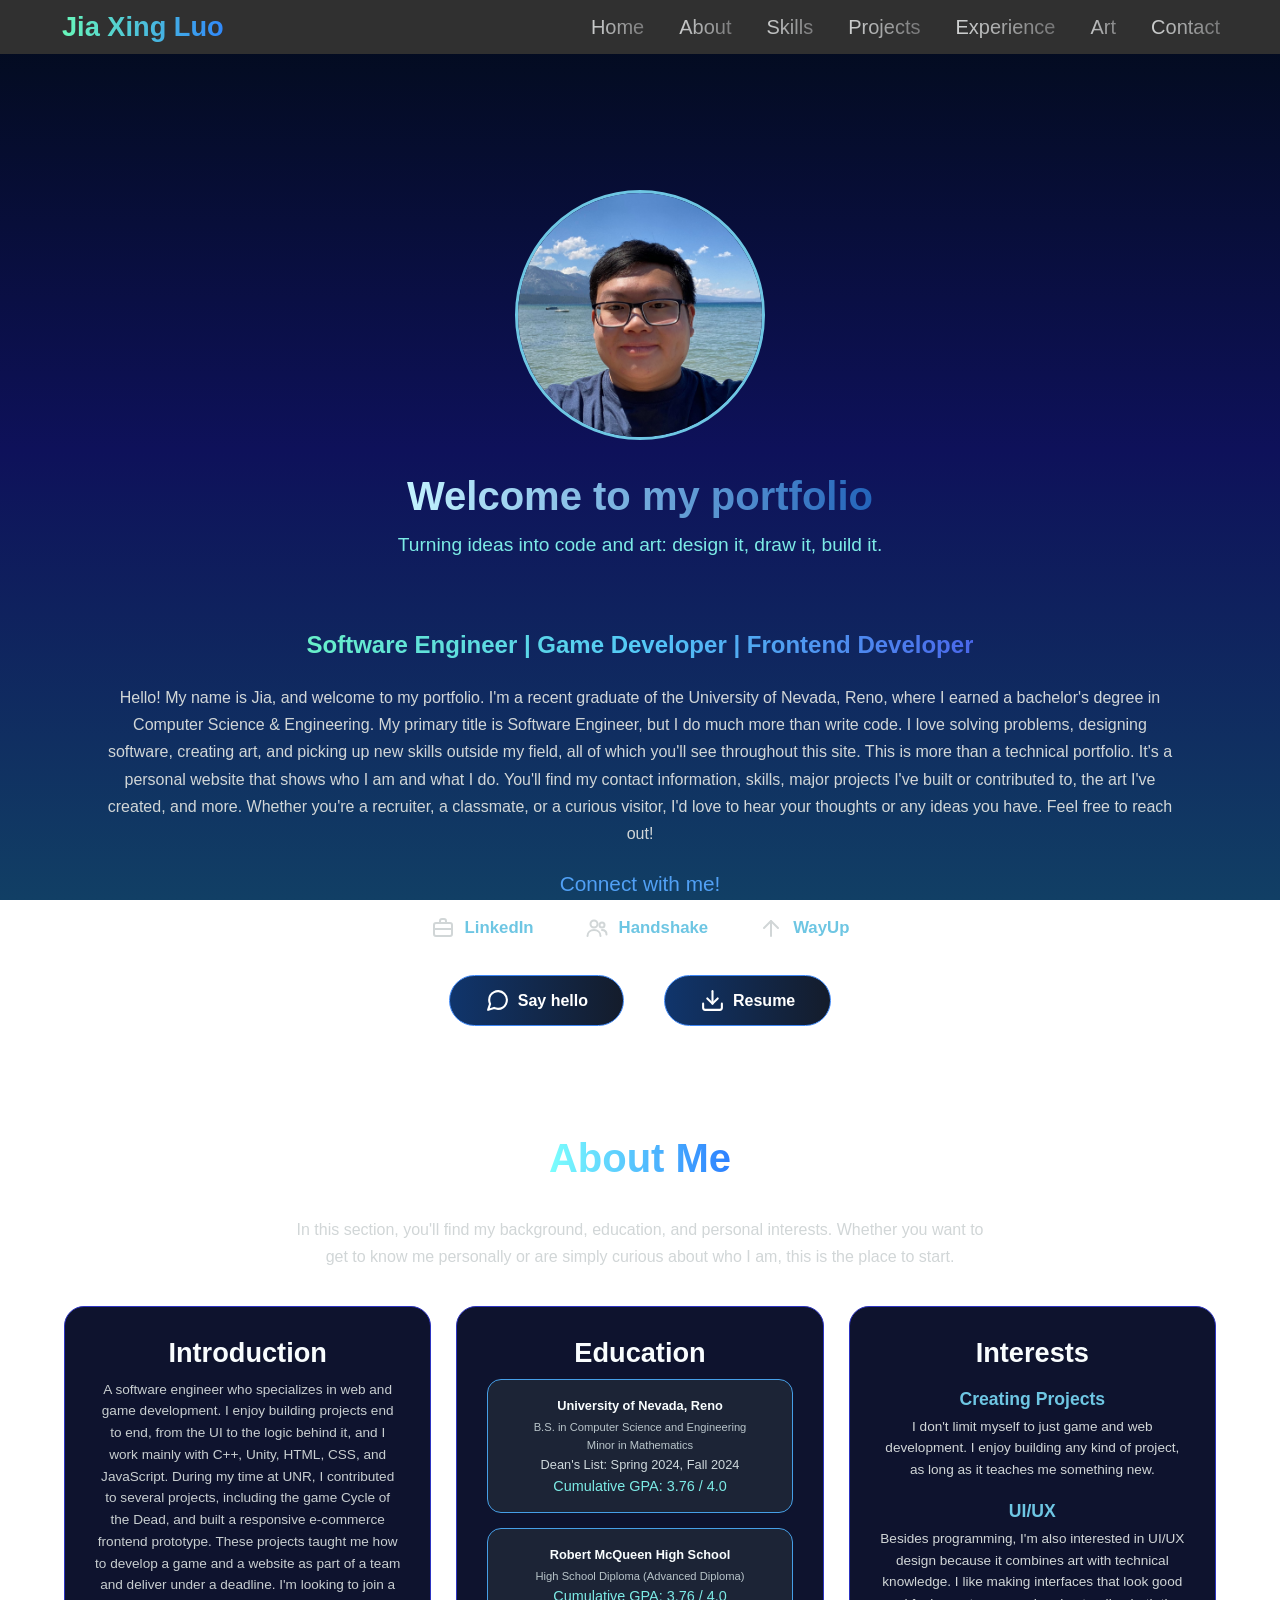
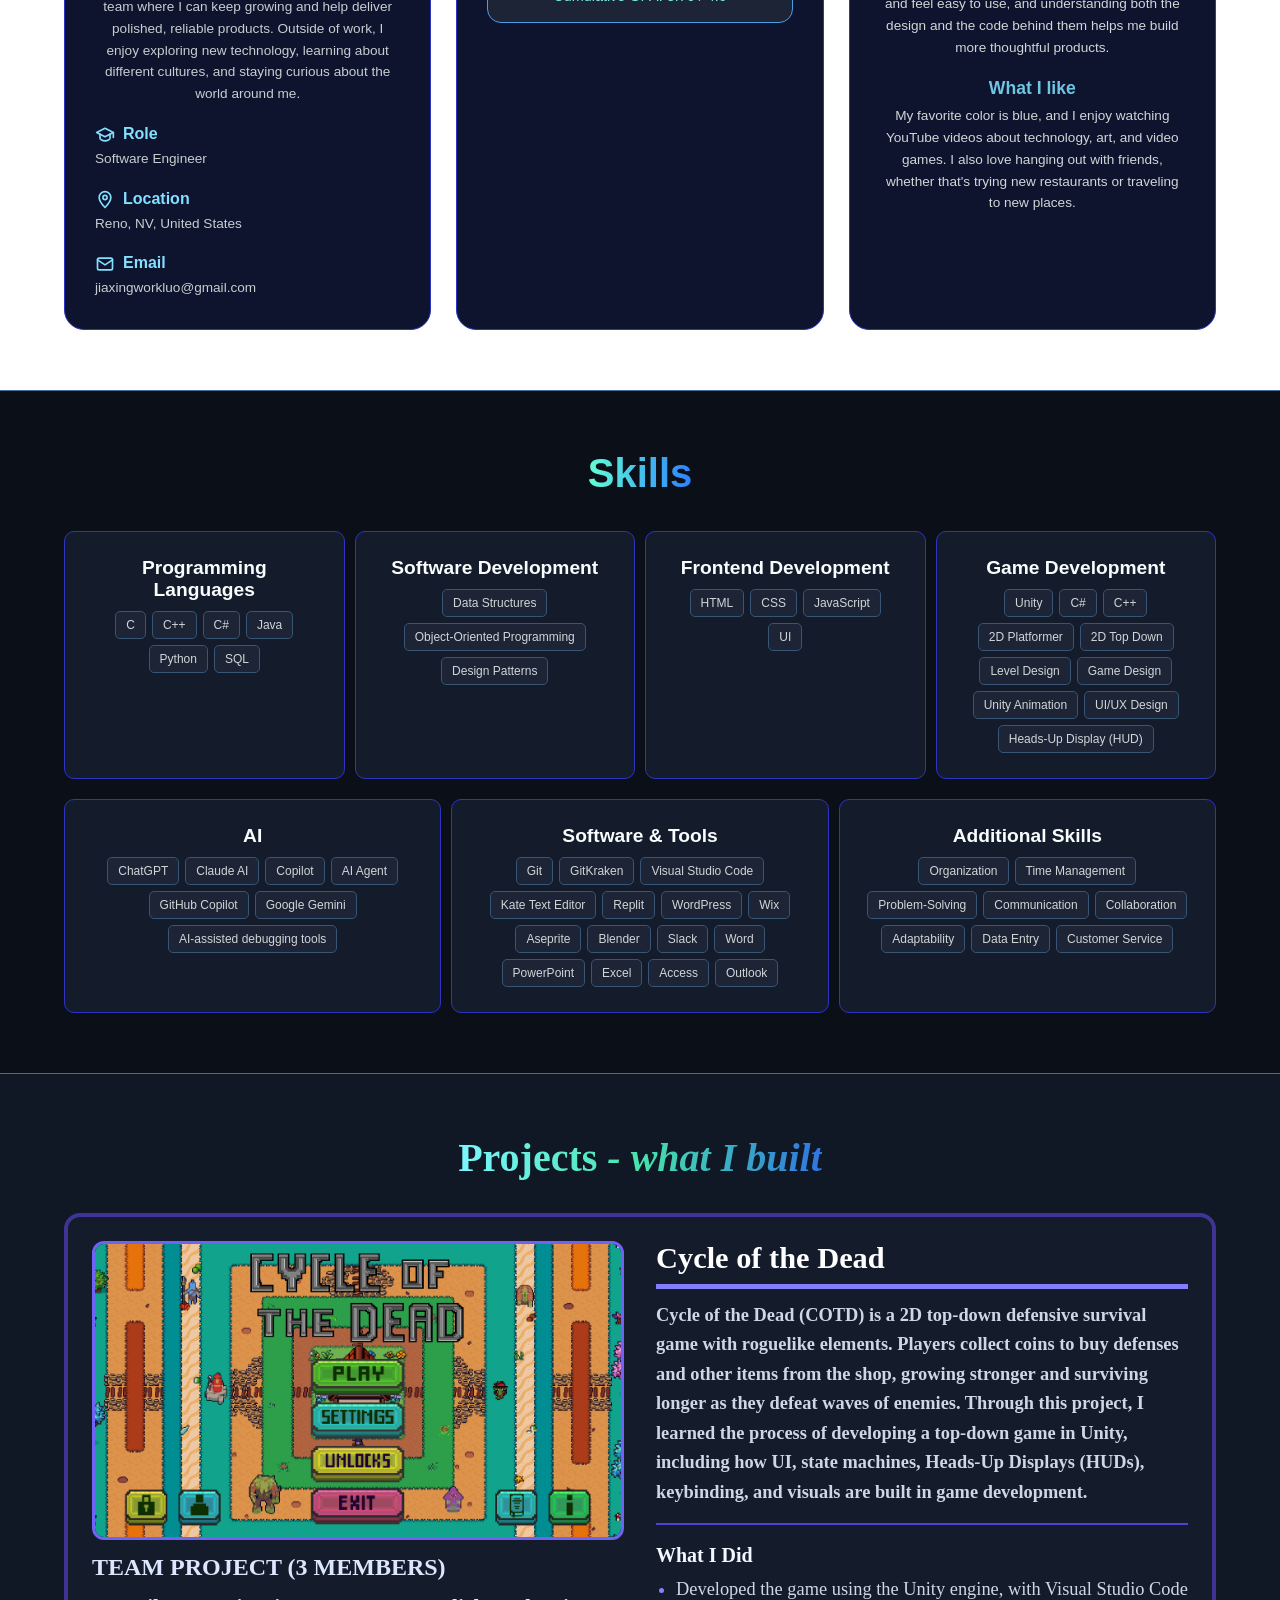
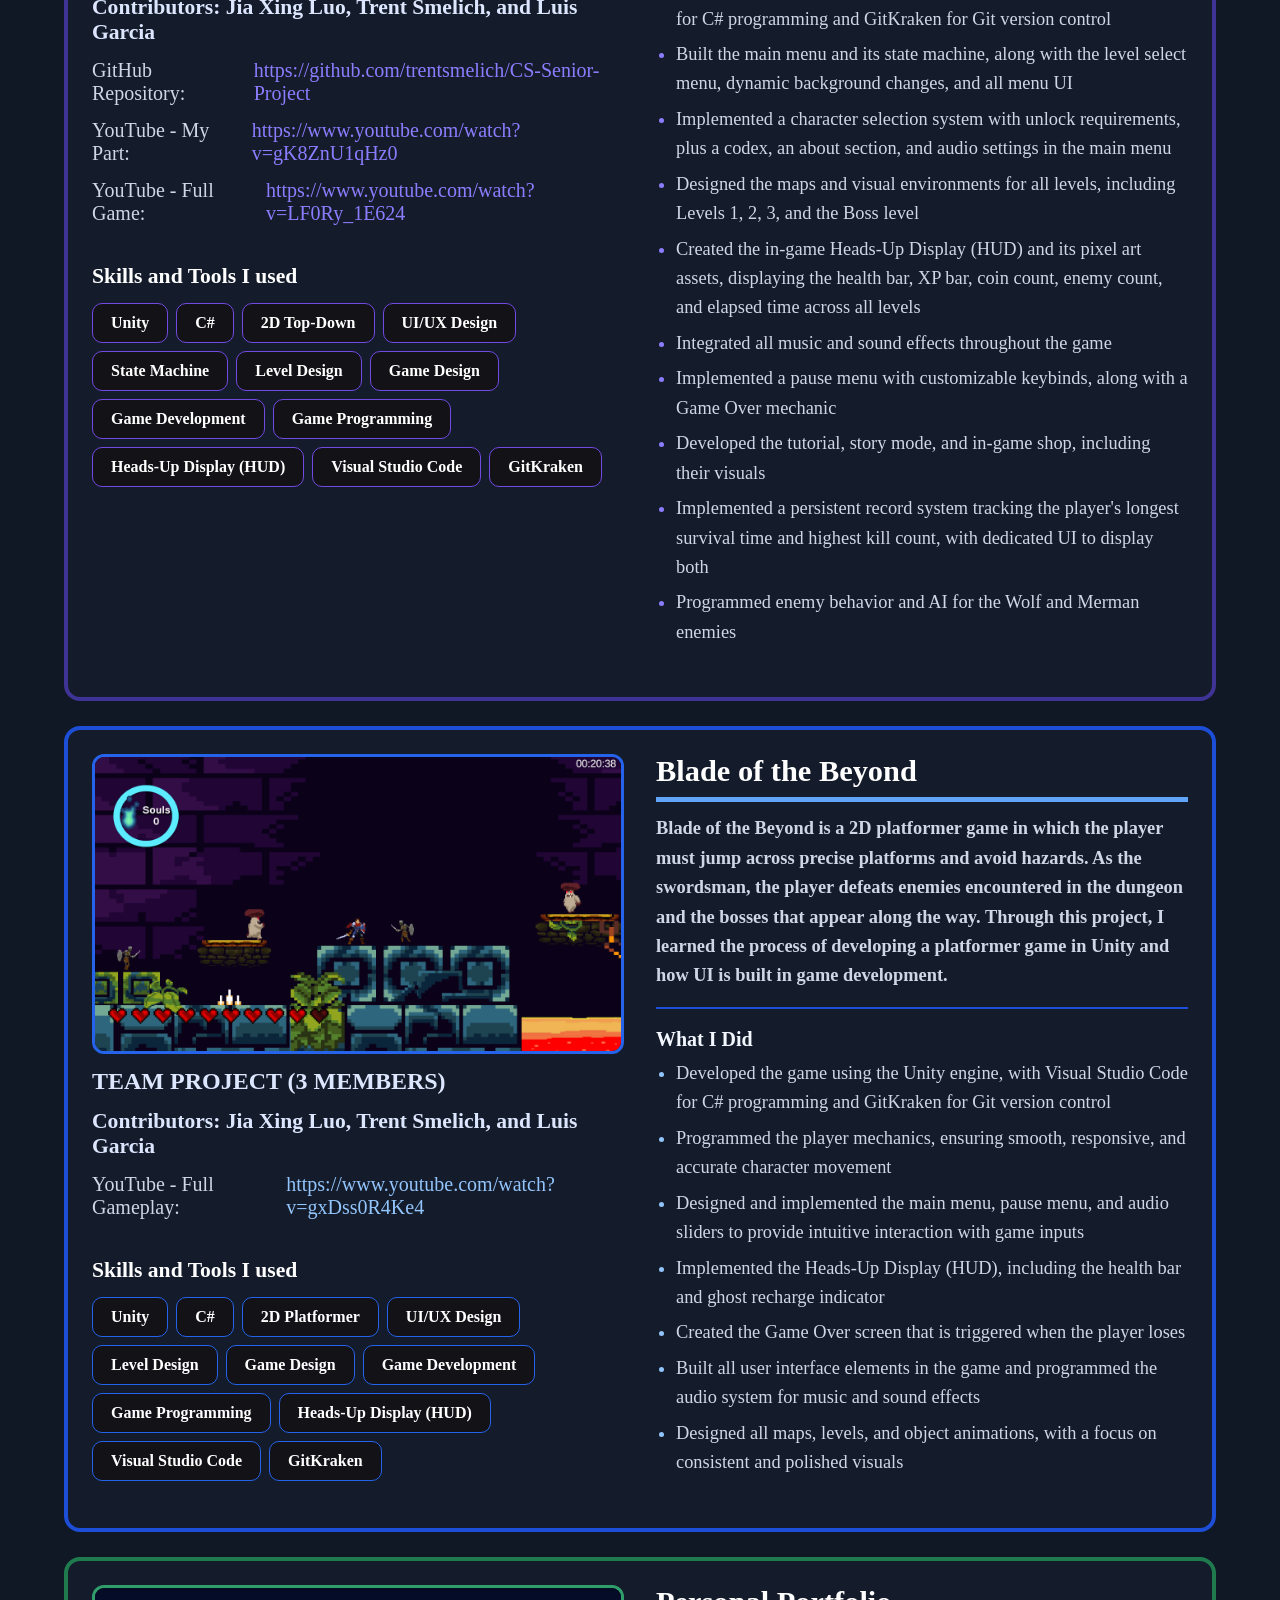
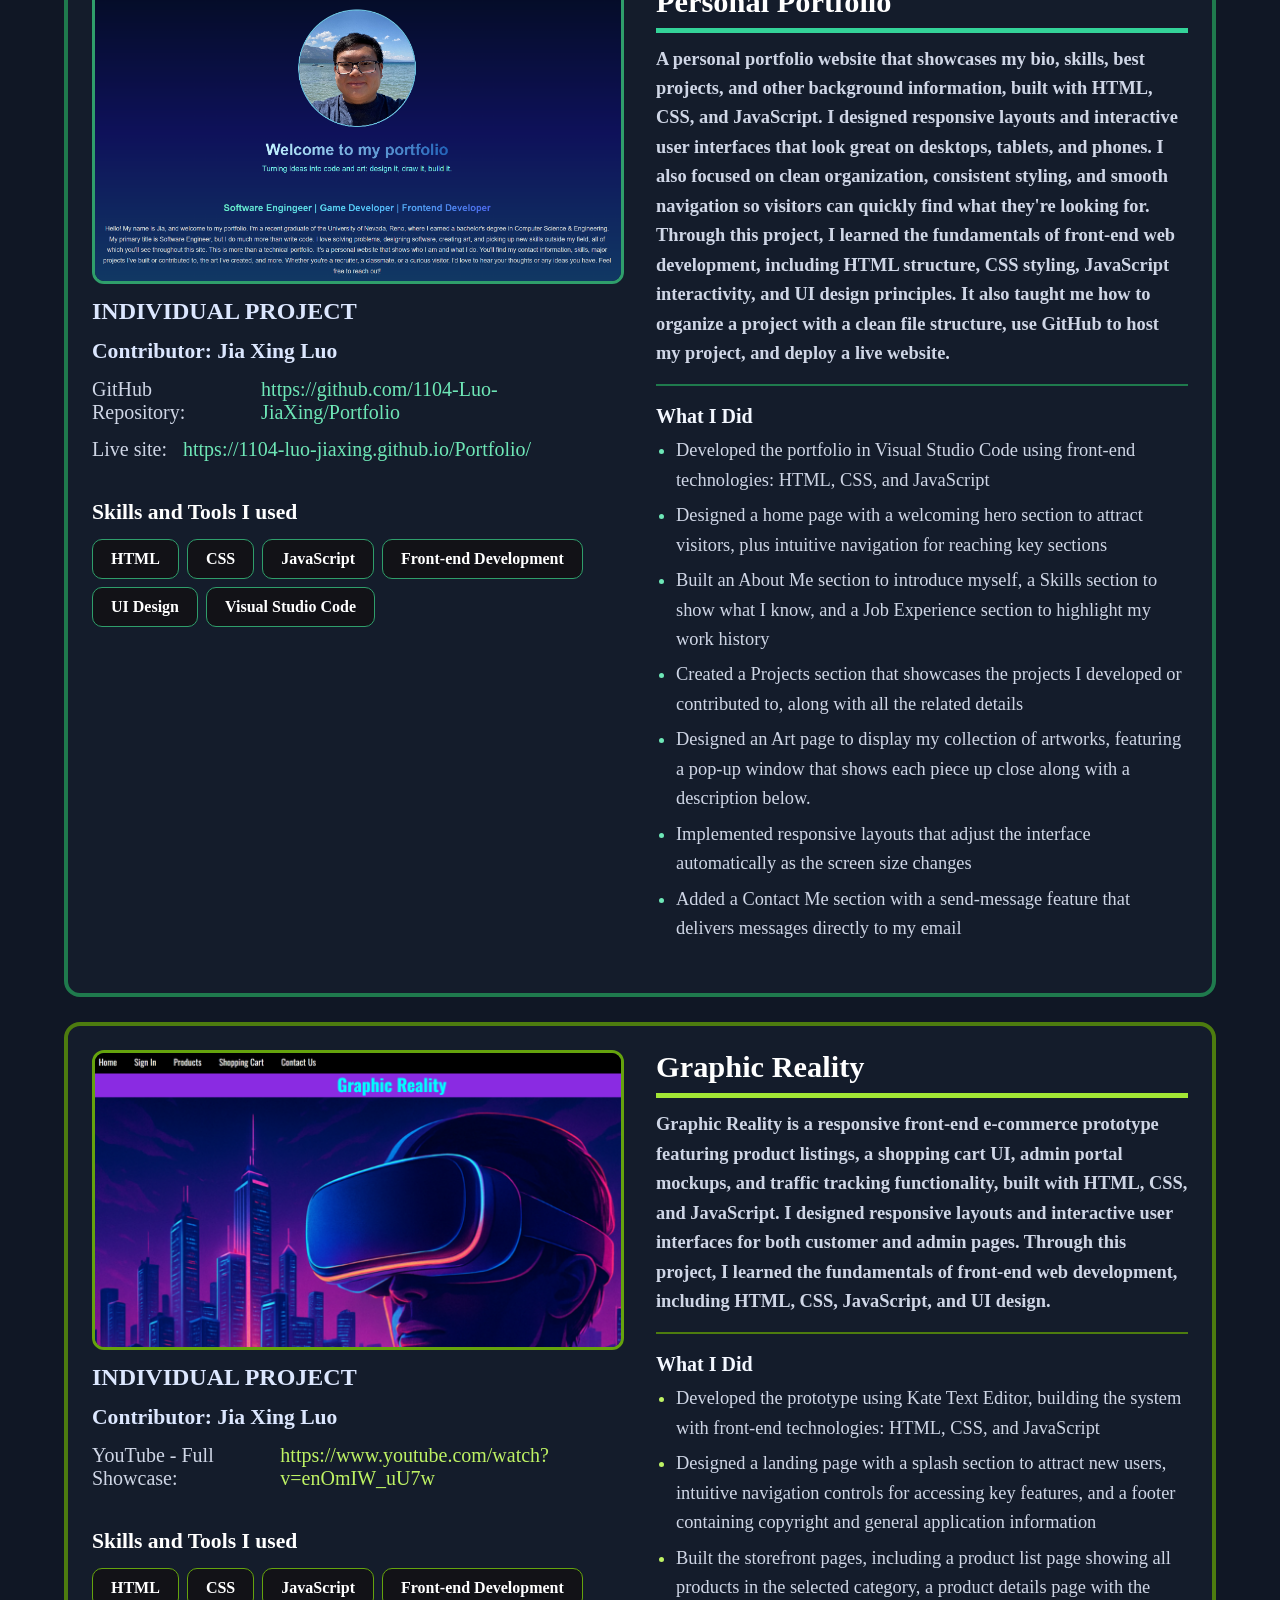
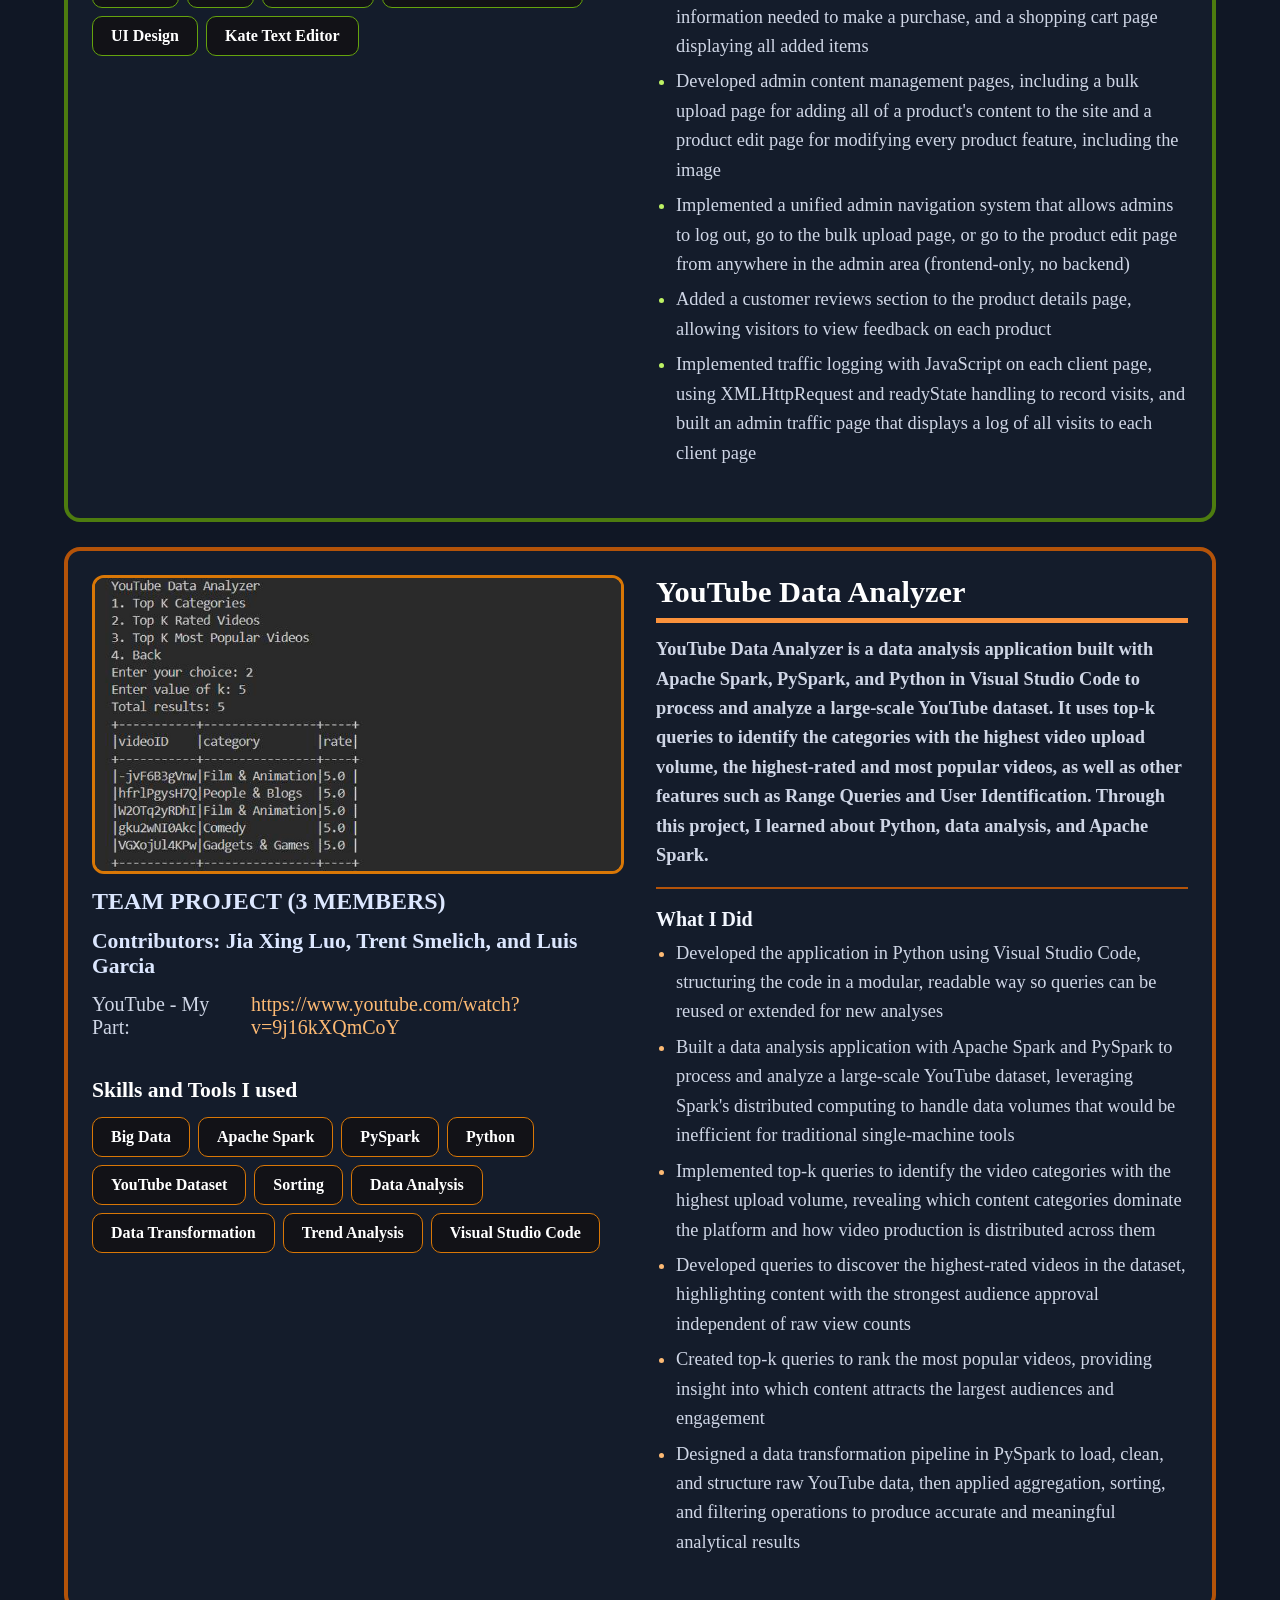
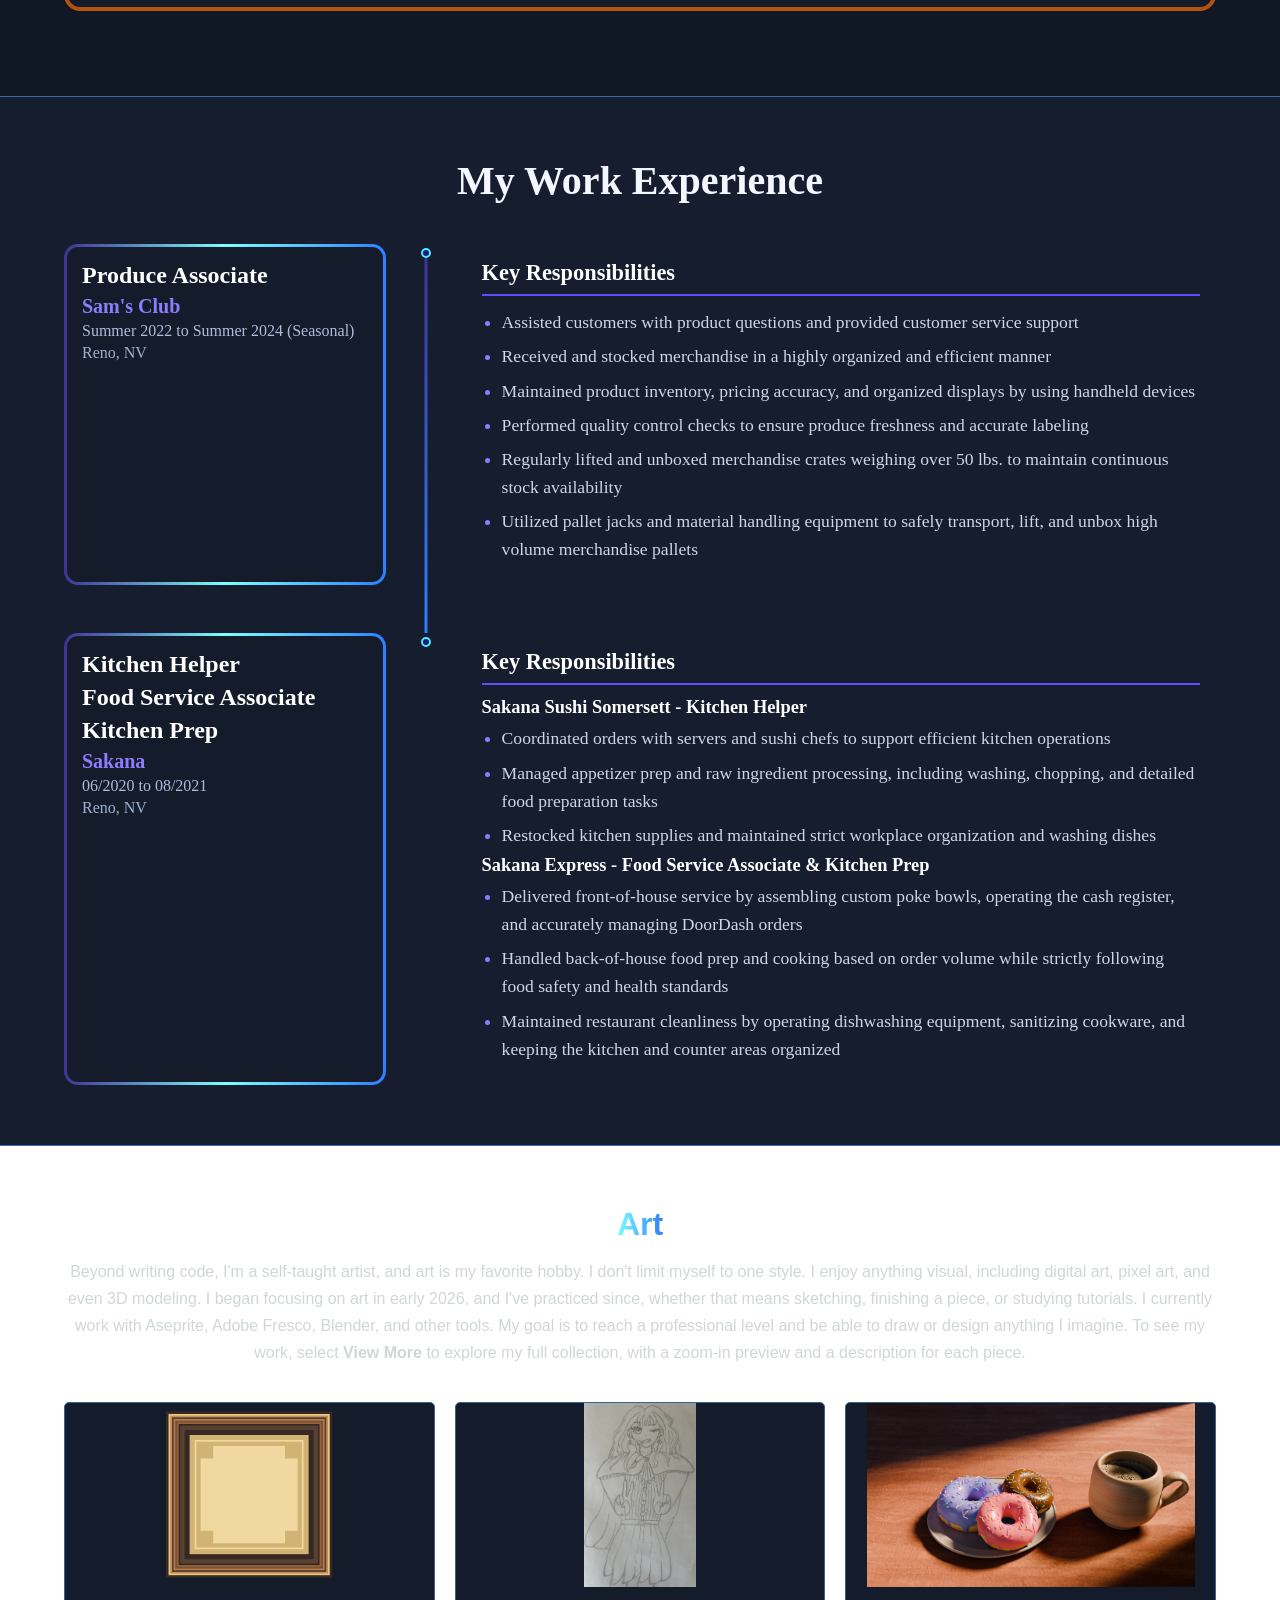
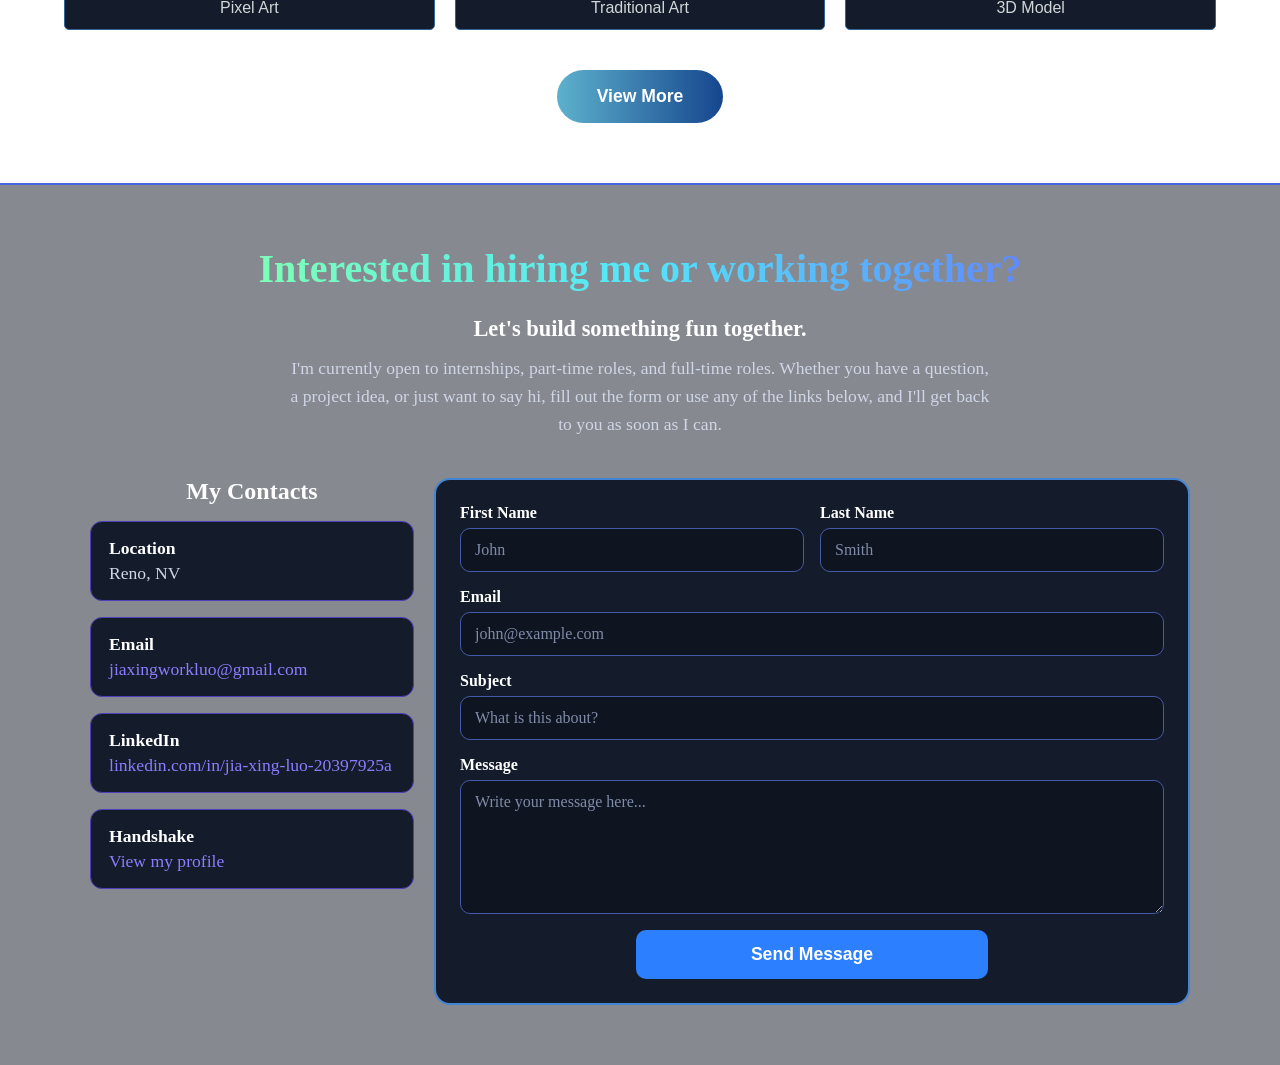
==== commit cdfdc068: "Updated Responsive Layout" ====
--- a/index.html
+++ b/index.html
@@ -67,25 +67,27 @@
 
     </div>
 
-    <a href="#contact" class="welcome-section-button">
-      <svg xmlns="http://www.w3.org/2000/svg" viewBox="0 0 24 24" fill="none"
-          stroke="currentColor" stroke-width="2" stroke-linecap="round"
-          stroke-linejoin="round" aria-hidden="true">
-        <path d="M21 11.5a8.38 8.38 0 0 1-.9 3.8 8.5 8.5 0 0 1-7.6 4.7 8.38 8.38 0 0 1-3.8-.9L3 21l1.9-5.7a8.38 8.38 0 0 1-.9-3.8 8.5 8.5 0 0 1 4.7-7.6 8.38 8.38 0 0 1 3.8-.9h.5a8.48 8.48 0 0 1 8 8v.5z"/>
-      </svg>
-      Say hello
-    </a>
-
-    <a href="assets/Jia_Xing_Luo_Resume.pdf" download="Jia_Xing_Luo_Resume.pdf" class="welcome-section-button">
-      <svg xmlns="http://www.w3.org/2000/svg" viewBox="0 0 24 24" fill="none"
-       stroke="currentColor" stroke-width="2" stroke-linecap="round"
-       stroke-linejoin="round" aria-hidden="true">
-        <path d="M21 15v4a2 2 0 0 1-2 2H5a2 2 0 0 1-2-2v-4"/>
-        <polyline points="7 10 12 15 17 10"/>
-        <line x1="12" y1="15" x2="12" y2="3"/>
-      </svg>
-      Resume
-    </a>
+    <div class="welcome-buttons">
+      <a href="#contact" class="welcome-section-button">
+        <svg xmlns="http://www.w3.org/2000/svg" viewBox="0 0 24 24" fill="none"
+            stroke="currentColor" stroke-width="2" stroke-linecap="round"
+            stroke-linejoin="round" aria-hidden="true">
+          <path d="M21 11.5a8.38 8.38 0 0 1-.9 3.8 8.5 8.5 0 0 1-7.6 4.7 8.38 8.38 0 0 1-3.8-.9L3 21l1.9-5.7a8.38 8.38 0 0 1-.9-3.8 8.5 8.5 0 0 1 4.7-7.6 8.38 8.38 0 0 1 3.8-.9h.5a8.48 8.48 0 0 1 8 8v.5z"/>
+        </svg>
+        Say hello
+      </a>
+
+      <a href="assets/Jia_Xing_Luo_Resume.pdf" download="Jia_Xing_Luo_Resume.pdf" class="welcome-section-button">
+        <svg xmlns="http://www.w3.org/2000/svg" viewBox="0 0 24 24" fill="none"
+        stroke="currentColor" stroke-width="2" stroke-linecap="round"
+        stroke-linejoin="round" aria-hidden="true">
+          <path d="M21 15v4a2 2 0 0 1-2 2H5a2 2 0 0 1-2-2v-4"/>
+          <polyline points="7 10 12 15 17 10"/>
+          <line x1="12" y1="15" x2="12" y2="3"/>
+        </svg>
+        Resume
+      </a>
+    </div>
 
   </section>
 
--- a/css/styles.css
+++ b/css/styles.css
@@ -111,6 +111,9 @@
     align-self: center;
     max-width: 100%;
     overflow-x: auto;
+    overflow-y: hidden;
+    touch-action: pan-x;
+    overscroll-behavior-x: contain;
     scrollbar-width: none;
     gap: 2px;
     margin: 0;
@@ -123,21 +126,20 @@
 
   .nav-links li {
     flex-shrink: 0;
+    list-style: none;
   }
 
   .nav-links li a {
+    display: block;
     font-size: 1rem;
+    line-height: 1.2;
     padding: 6px 8px;
     white-space: nowrap;
   }
 }
 
-/* Small phone: shrink further */
-@media (max-width: 280px) {
-  .nav-name {
-    font-size: 0.95rem;
-  }
-
+/* Phone: shrink further */
+@media (max-width: 440px) {
   .nav-links li a {
     font-size: 0.55rem;
     padding: 5px 6px;
--- a/css/home.css
+++ b/css/home.css
@@ -142,47 +142,75 @@
   }
 }
 
+.welcome-buttons {
+  display: flex;
+  flex-wrap: nowrap;
+  justify-content: center;
+  align-items: center;
+  gap: 10px;
+}
 
 .welcome-section-button {
   display: inline-flex;
   align-items: center;
+  justify-content: center;
   gap: 8px;
-  margin-top: 25px;
+  margin: 25px 15px 0;
   padding: 12px 35px;
   border-radius: 50px;
   background: linear-gradient(to right, #10356c, #141c2b);
   color: #ffffff;
   text-decoration: none;
   font-weight: bold;
+  white-space: nowrap;
   border: 1px solid #3e87f5;
-  margin-left: 15px;
-  margin-right: 15px;
   transition: transform 0.2s ease, box-shadow 0.2s ease, border-color 0.2s ease, filter 0.2s ease;
 }
 
 .welcome-section-button svg {
   width: 25px;
   height: 25px;
-  flex: 0 0 35px;
-}
-
-.welcome-section-button:hover {
-  filter: brightness(1.35);
-  transform: scale(1.06);
-  box-shadow: 0 6px 20px rgba(62, 135, 245, 0.45);
-  border-color: #75dfff;
+  flex: 0 0 25px;
+}
+
+@media (hover: hover) {
+  .welcome-section-button:hover {
+    filter: brightness(1.35);
+    transform: scale(1.06);
+    box-shadow: 0 6px 20px rgba(62, 135, 245, 0.45);
+    border-color: #75dfff;
+  }
 }
 
 @media (max-width: 800px) {
   .welcome-section-button {
-    margin-left: 10px;
-    margin-right: 10px;
-    padding: 10px 25px;
+    margin: 25px 5px 0;
+    padding: 10px 18px;
     font-size: 15px;
     gap: 5px;
   }
 
-}
+  .welcome-section-button svg {
+    width: 20px;
+    height: 20px;
+    flex: 0 0 20px;
+  }
+}
+
+@media (max-width: 400px) {
+  .welcome-section-button {
+    margin: 25px 3px 0;
+    padding: 9px 12px;
+    font-size: 13px;
+  }
+
+  .welcome-section-button svg {
+    width: 16px;
+    height: 16px;
+    flex: 0 0 16px;
+  }
+}
+
 
 /* About me section */
 .about-section {
@@ -434,7 +462,6 @@
 
 .skill-category:hover {
   transform: translateY(-7px);
-  border-width: 2px;
   border-color: rgb(132, 154, 250);
   box-shadow: 0 10px 25px rgba(97, 124, 234, 0.395);
 }
@@ -465,6 +492,42 @@
   padding: 12px 18px;
   font-size: 0.85rem;
   color: #d1d6d7;
+}
+
+@media (max-width: 1300px) {
+  .skill-tags {
+    gap: 6px;
+  }
+
+  .skill-tag {
+    padding: 6px 10px;
+    font-size: 0.75rem;
+  }
+
+}
+
+@media (max-width: 1000px) {
+  .skills-container {
+    flex-direction: column;
+    flex-wrap: nowrap;
+    align-items: center;
+    row-gap: 15px;
+  }
+
+  .skill-category {
+    flex: none;
+    width: 100%;
+    max-width: 500px;
+    padding: 15px;
+  }
+
+  .skill-category-title {
+    font-size: 1.05rem;
+  }
+
+  .skill-category-text {
+    font-size: 0.85rem;
+  }
 }
 
 /* Project Section */
@@ -734,6 +797,28 @@
   .project-contributors-row {
     font-size: 1rem;
   }
+
+  
+  .project-name {
+    font-size: 1.8rem;
+  }
+
+  .project-desc {
+    font-size: 1rem;
+  }
+
+  .project-list {
+    font-size: 1rem;
+  }
+
+  .project-tags {
+    gap: 6px;
+  }
+
+  .tag {
+    padding: 8px 15px;
+    font-size: 0.85rem;
+  }
 }
 
 
@@ -750,6 +835,27 @@
 
   .project-contributors-row {
     font-size: 0.9rem;
+  }
+
+  .project-name {
+    font-size: 1.7rem;
+  }
+
+  .project-desc {
+    font-size: 0.9rem;
+  }
+
+  .project-list {
+    font-size: 0.9rem;
+  }
+
+  .project-tags {
+    gap: 5px;
+  }
+
+  .tag {
+    padding: 6px 10px;
+    font-size: 0.75rem;
   }
 }
 
@@ -782,10 +888,10 @@
 /* Timeline */
 .timeline {
   width: 100%;
-  max-width: 1300px;
-}
-
-/* 30%|timeline|70% */
+  max-width: 1500px;
+}
+
+/* 30% | timeline | 70% */
 .job {
   display: grid;
   grid-template-columns: 3fr 24px 7fr;
@@ -920,13 +1026,18 @@
 }
 
 /* Small view: timeline on the left, text stacked on the right */
-@media (max-width: 768px) {
+@media (max-width: 1100px) {
+  .job-title {
+    font-size: 1.15rem;
+  }
+}
+
+@media (max-width: 900px) {
   .job {
     grid-template-columns: 24px 1fr;
     column-gap: 16px;
   }
 
-  /*The line runs alongside both text blocks*/
   .job-timeline {
     grid-column: 1;
     grid-row: 1 / span 2;
@@ -942,6 +1053,14 @@
   .job-details {
     grid-column: 2;
     grid-row: 2;
+  }
+
+  .job-list {
+    font-size: 0.9rem;
+  }
+
+  .job-details-title {
+    font-size: 1.1rem;
   }
 }
 
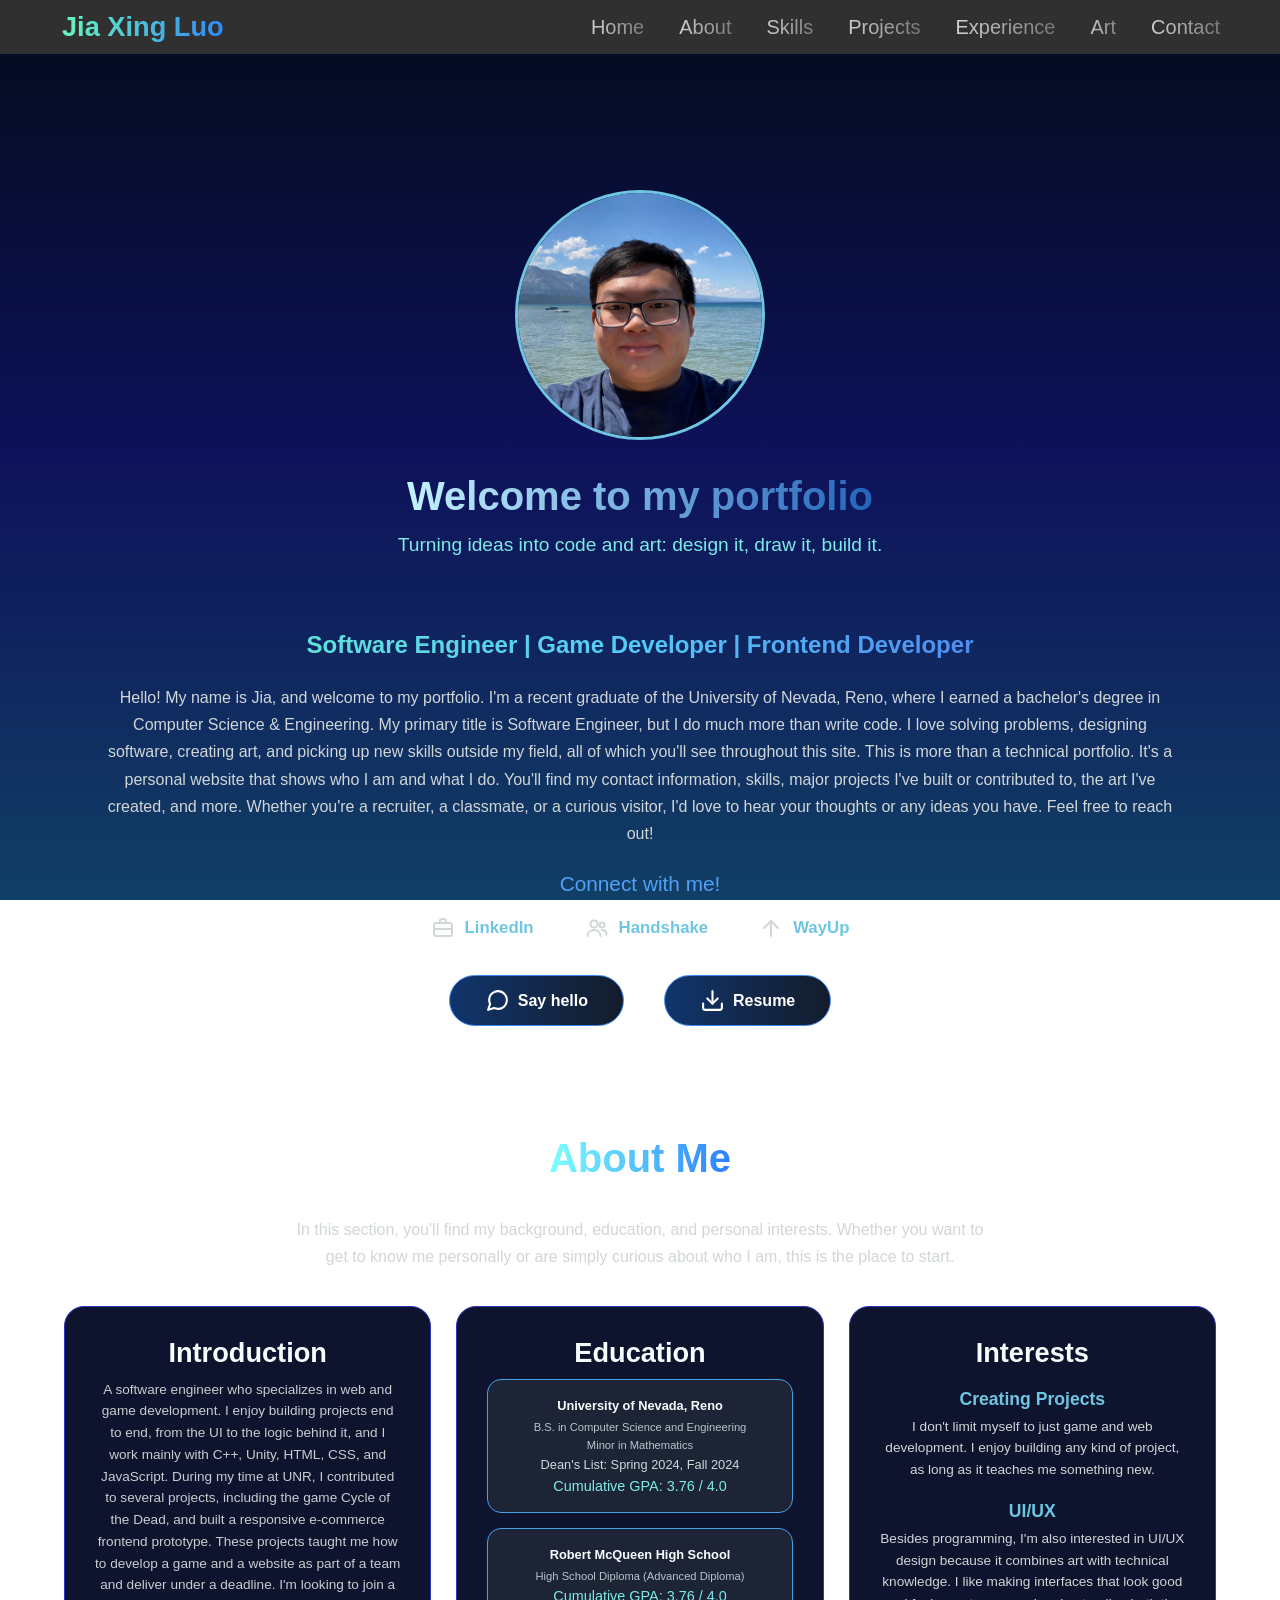
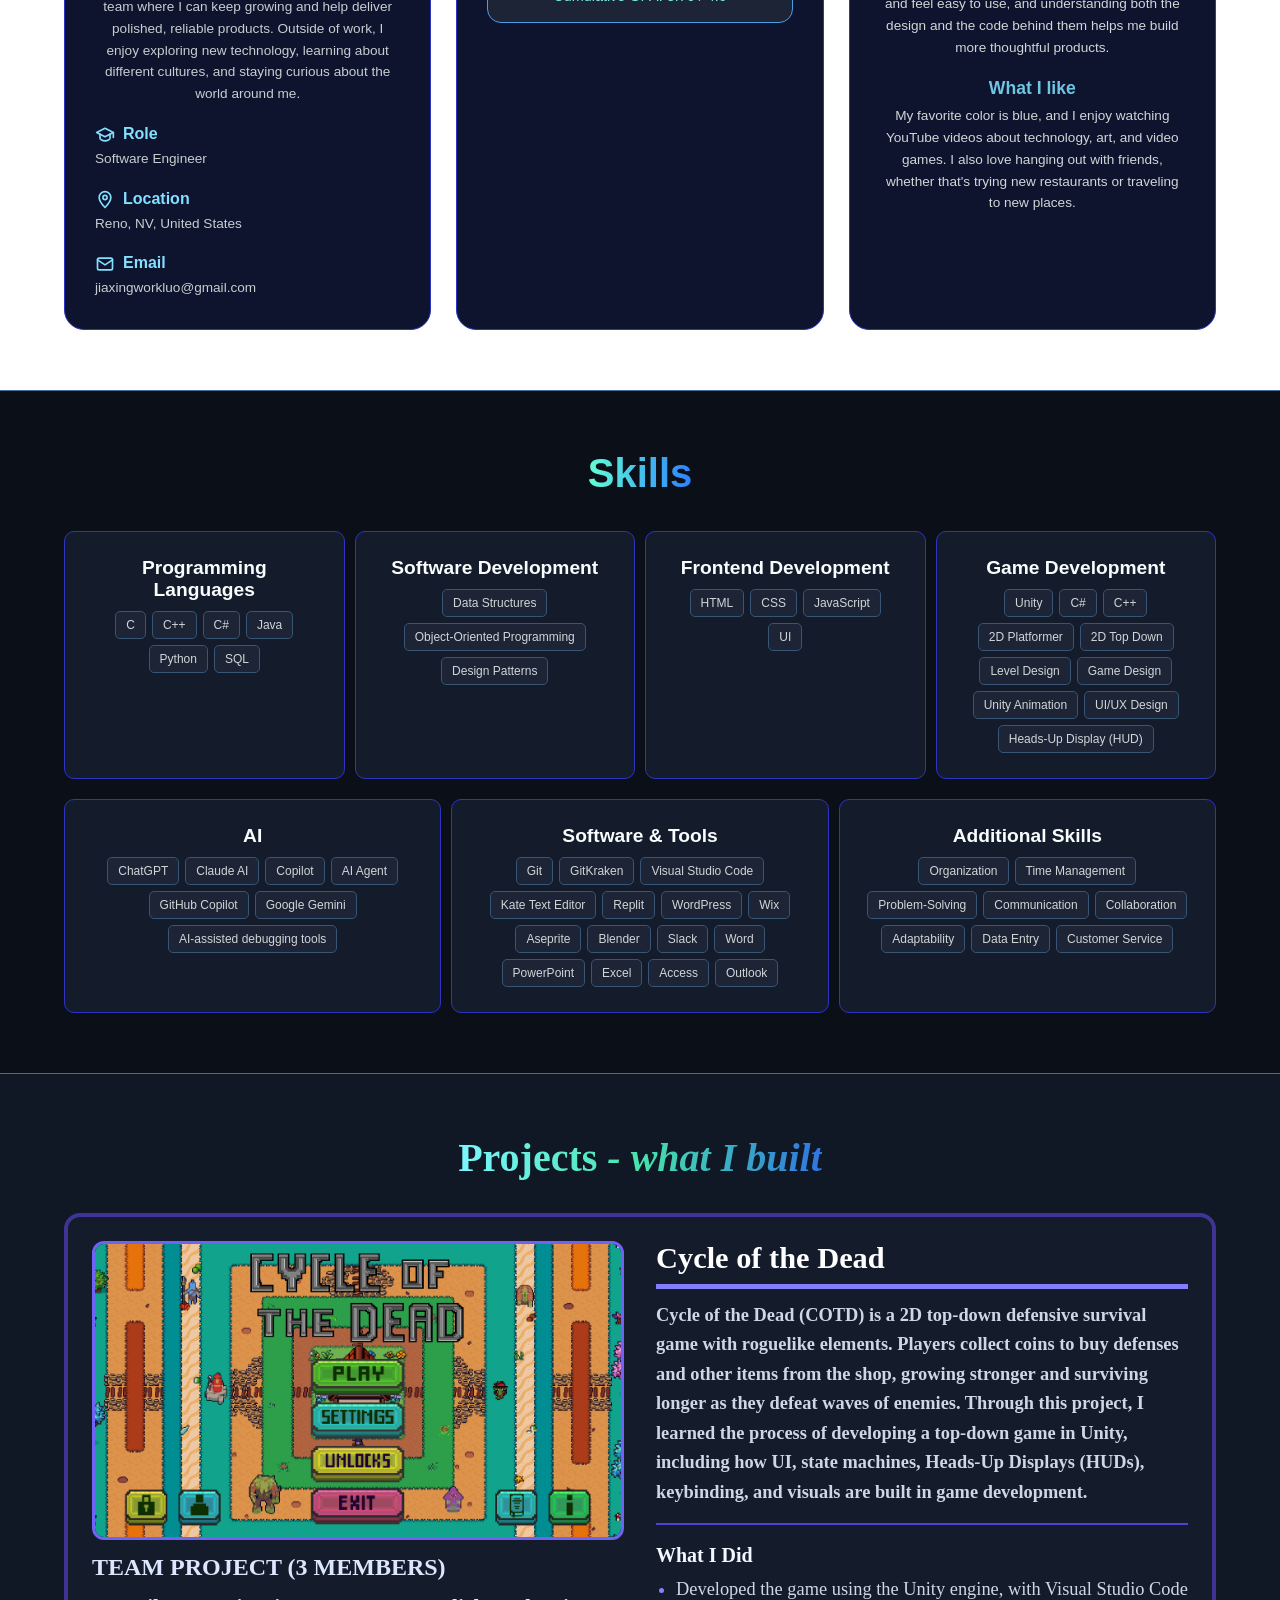
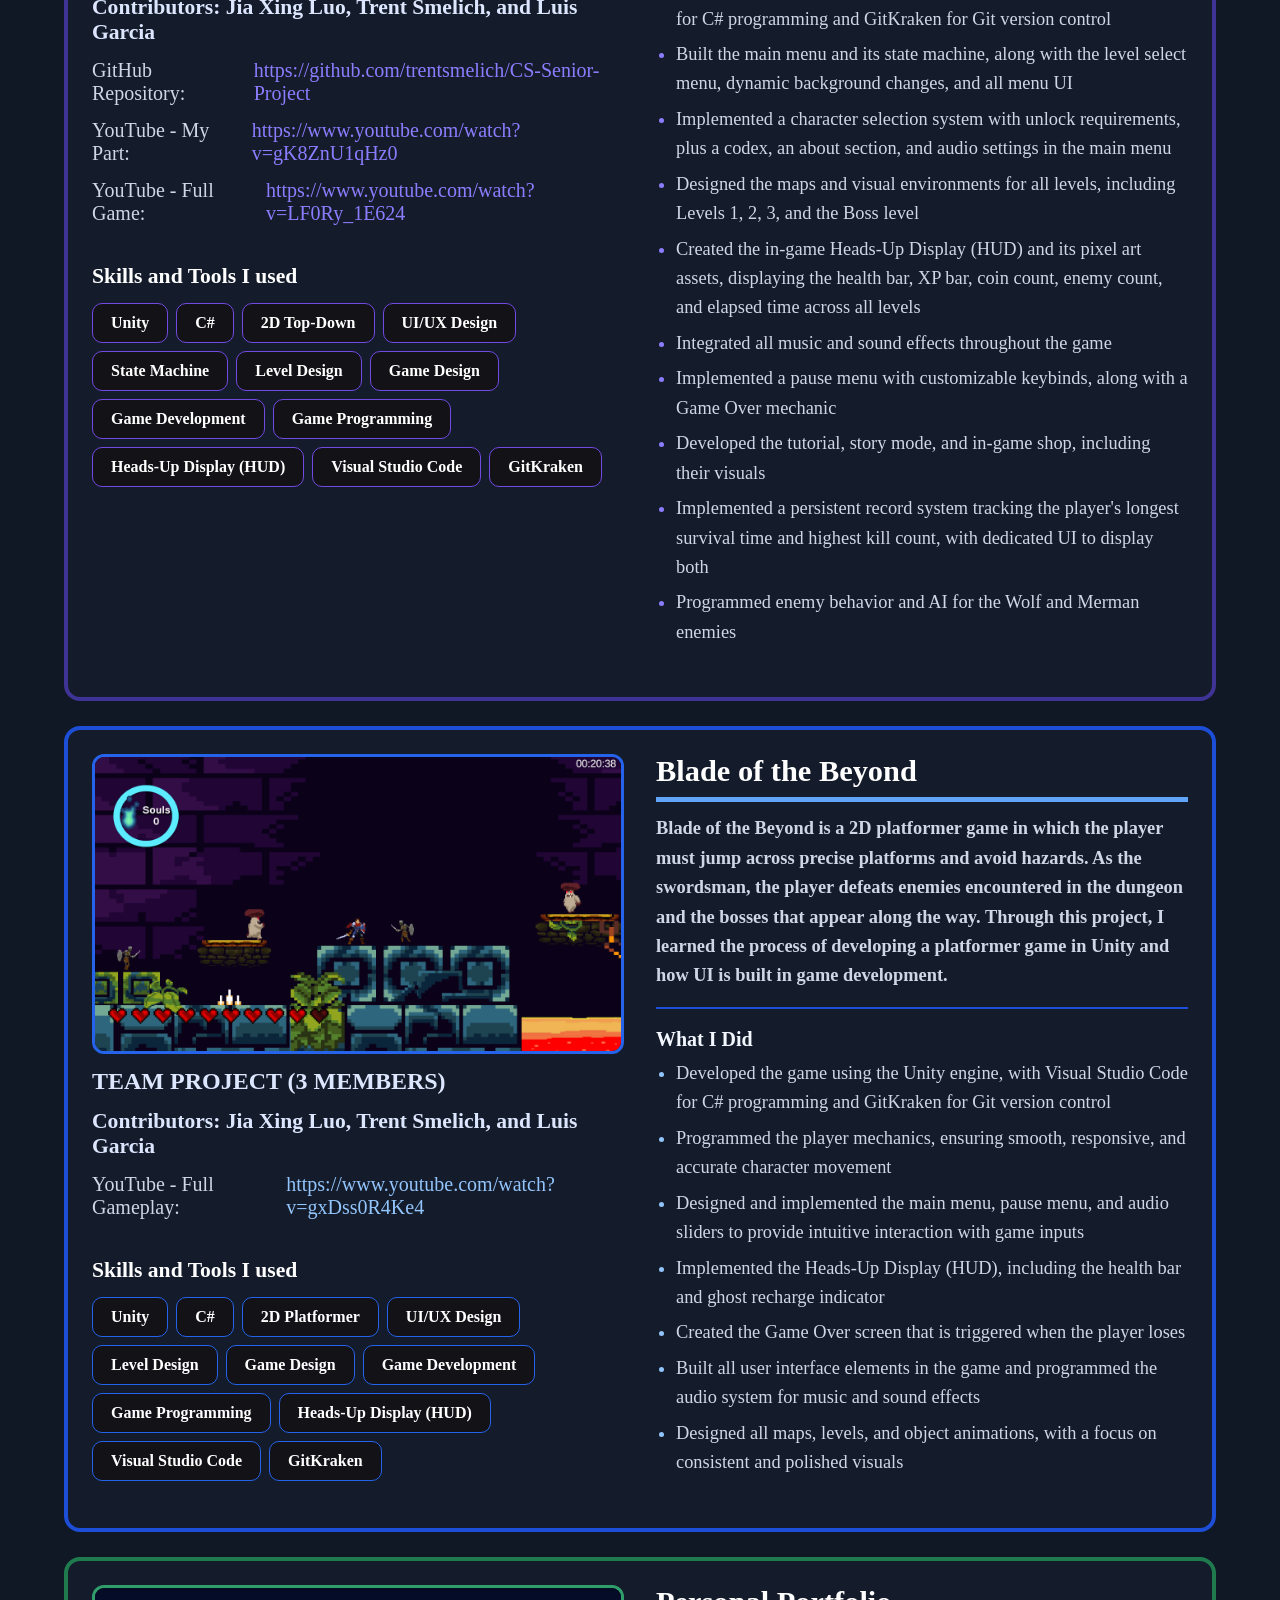
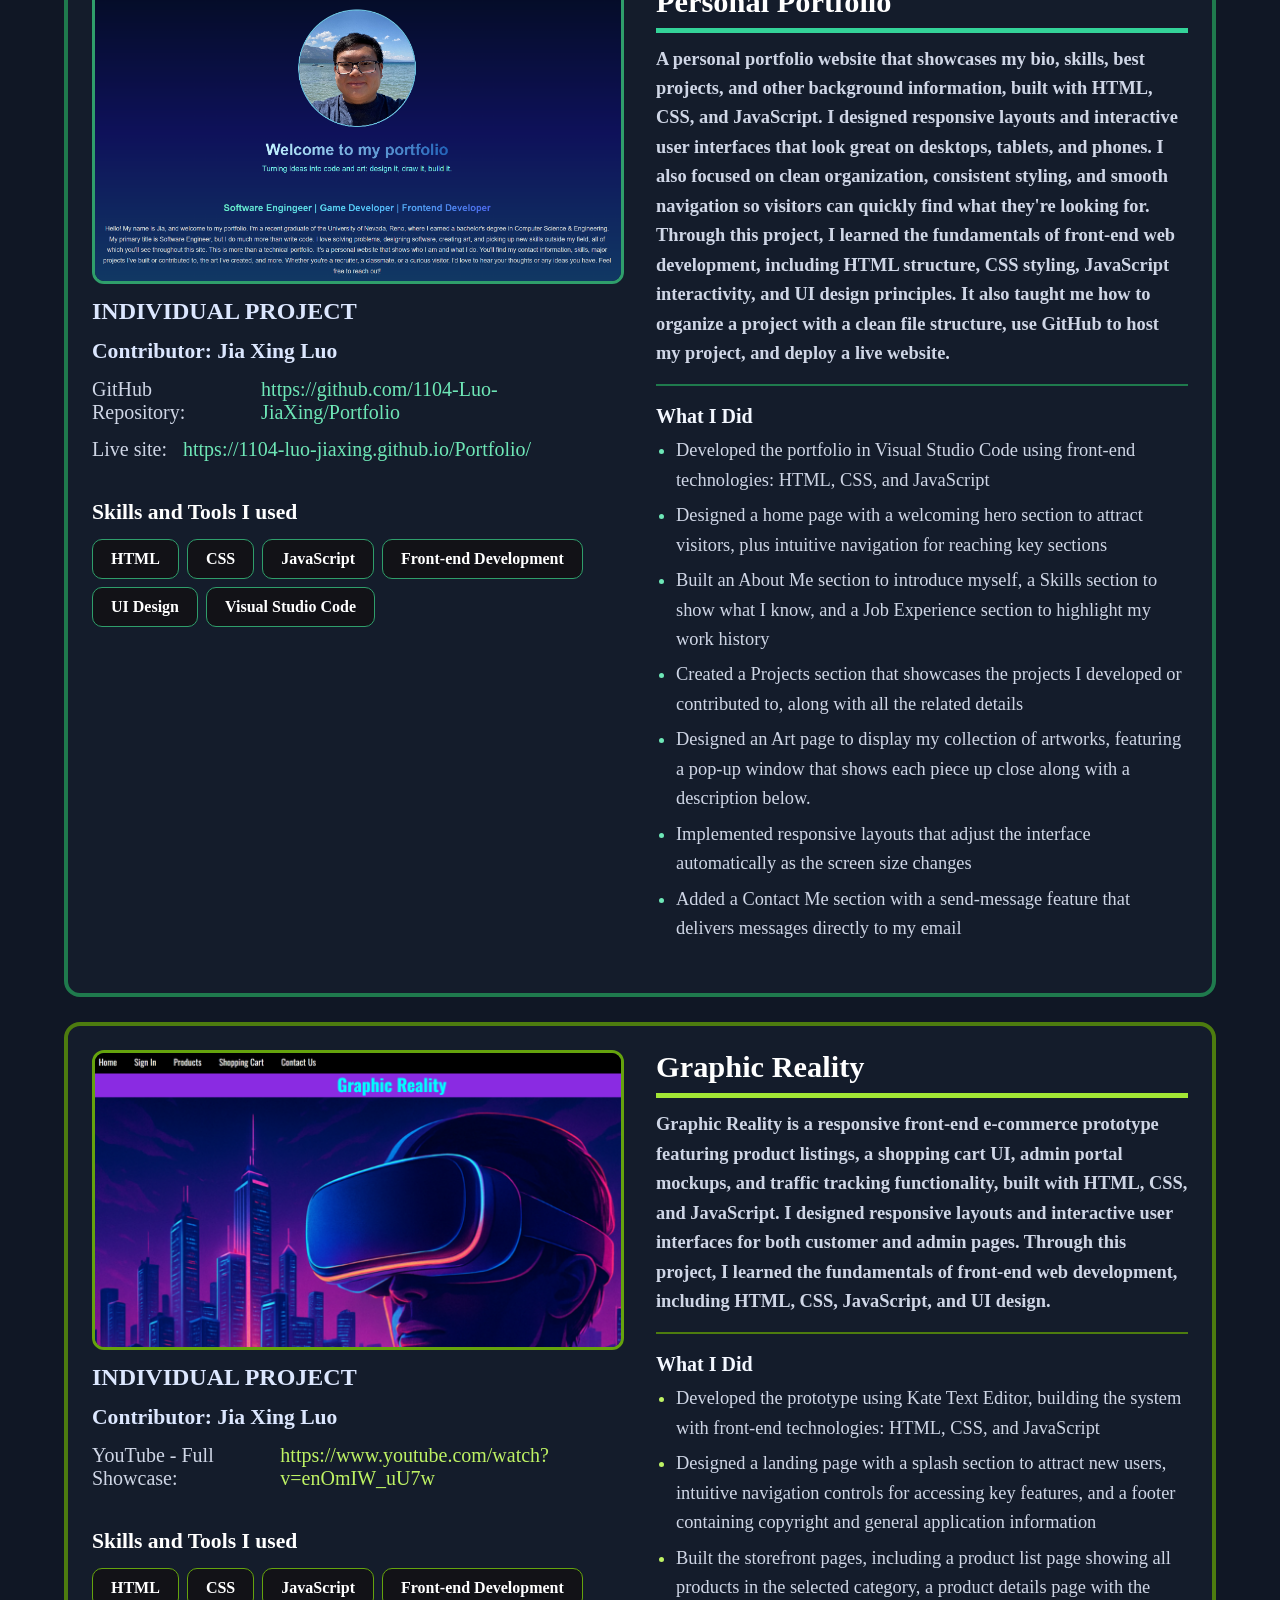
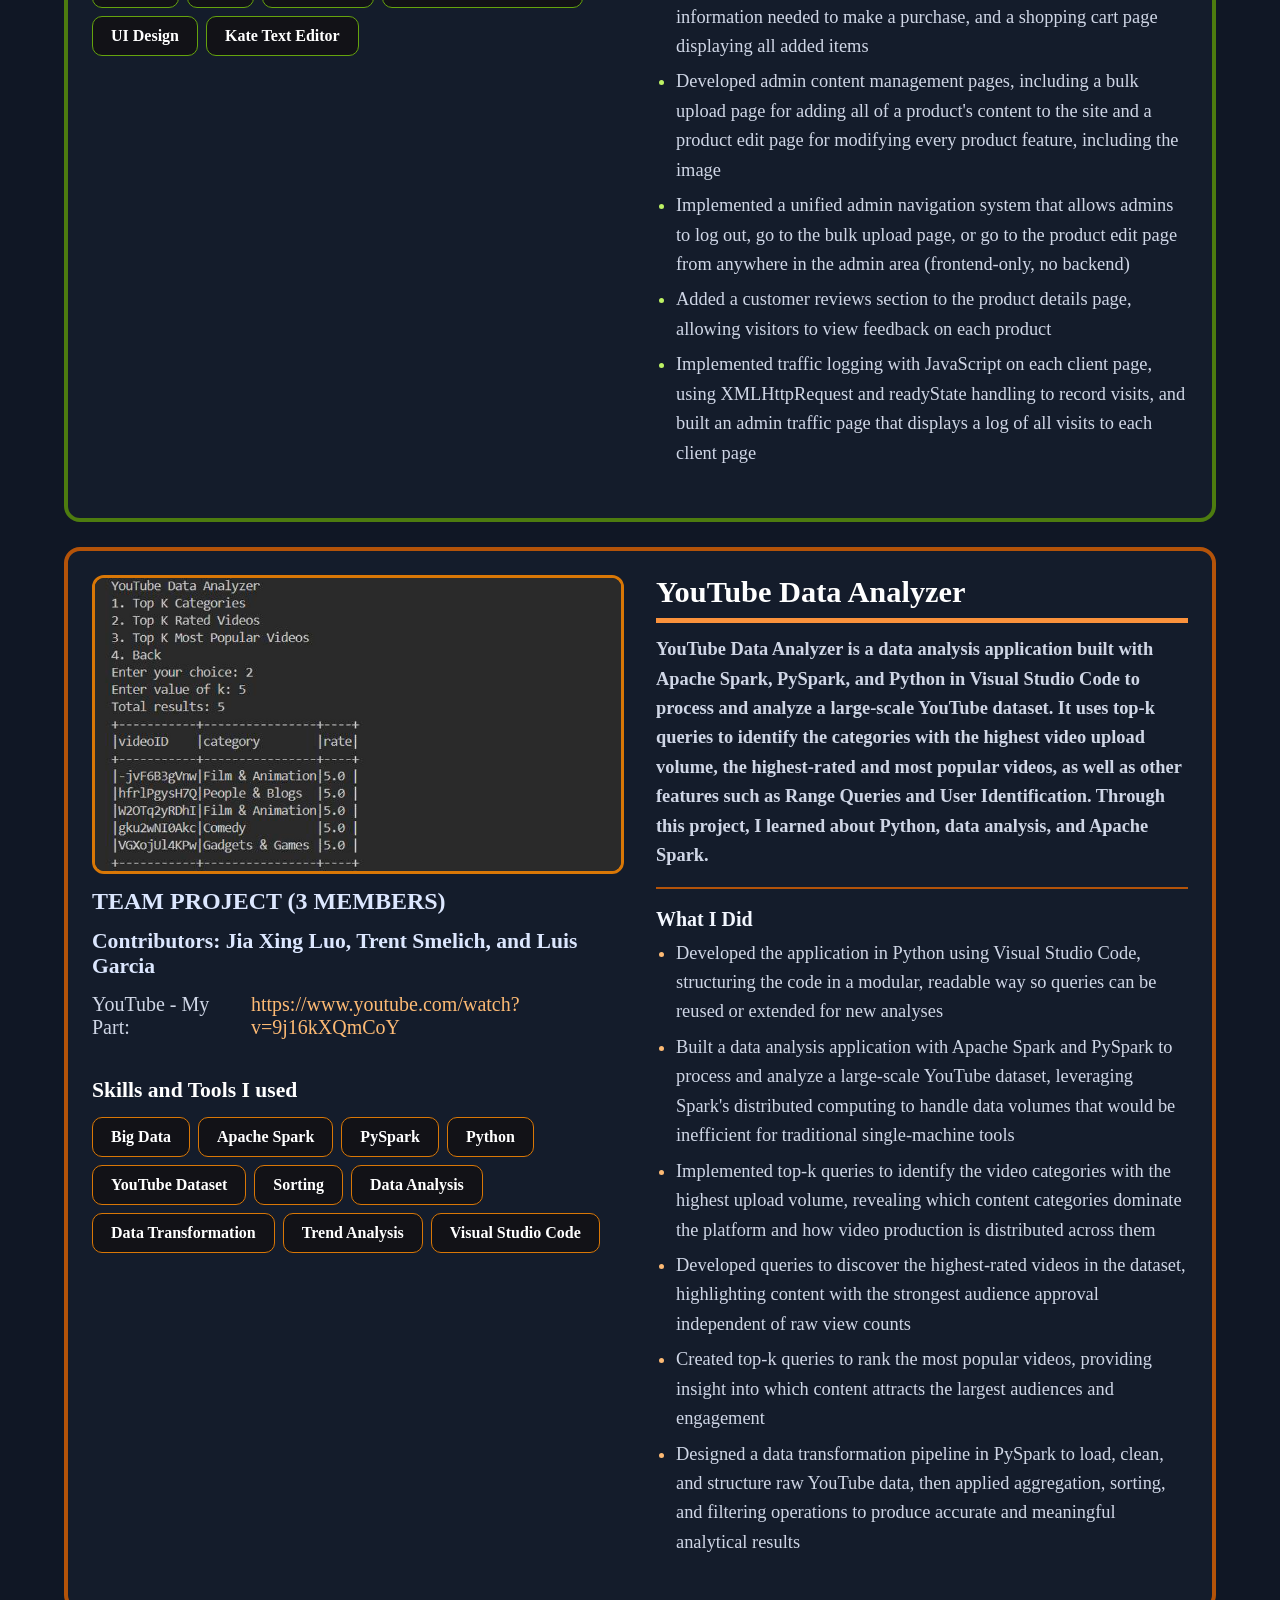
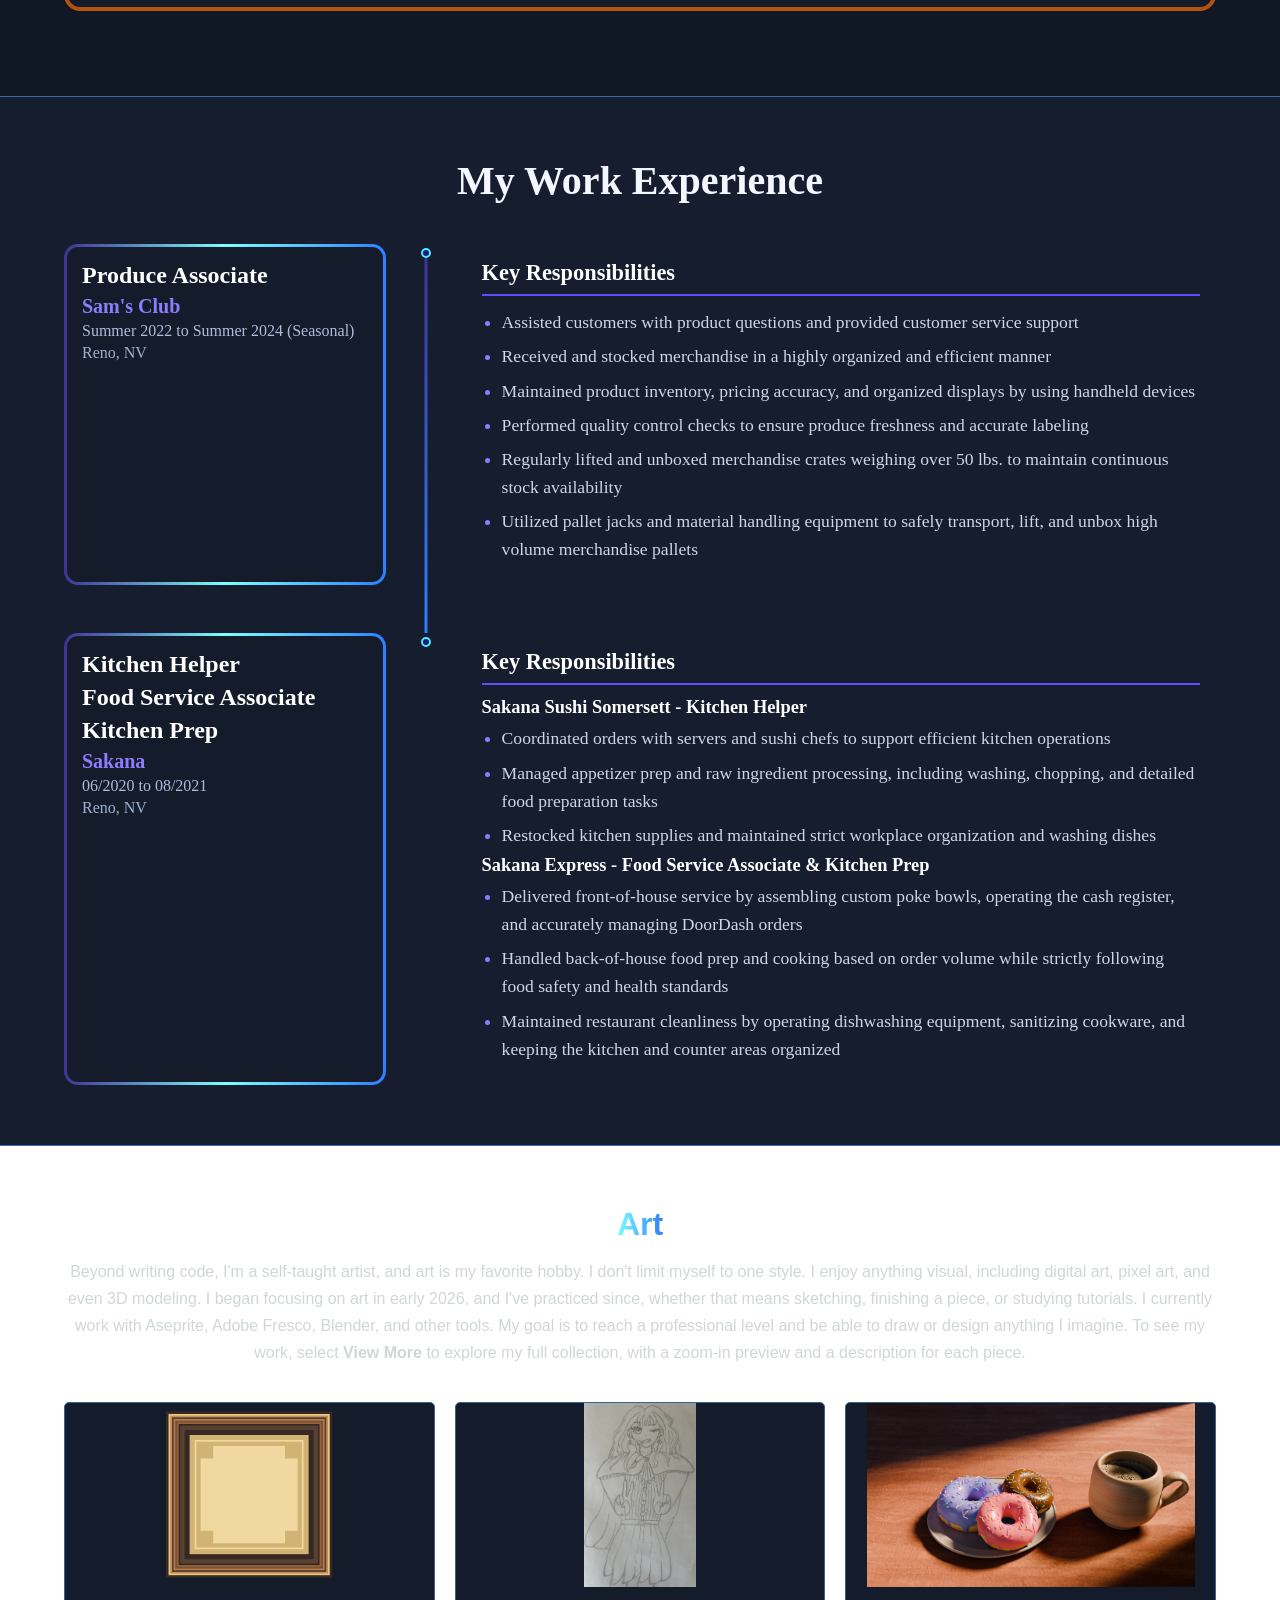
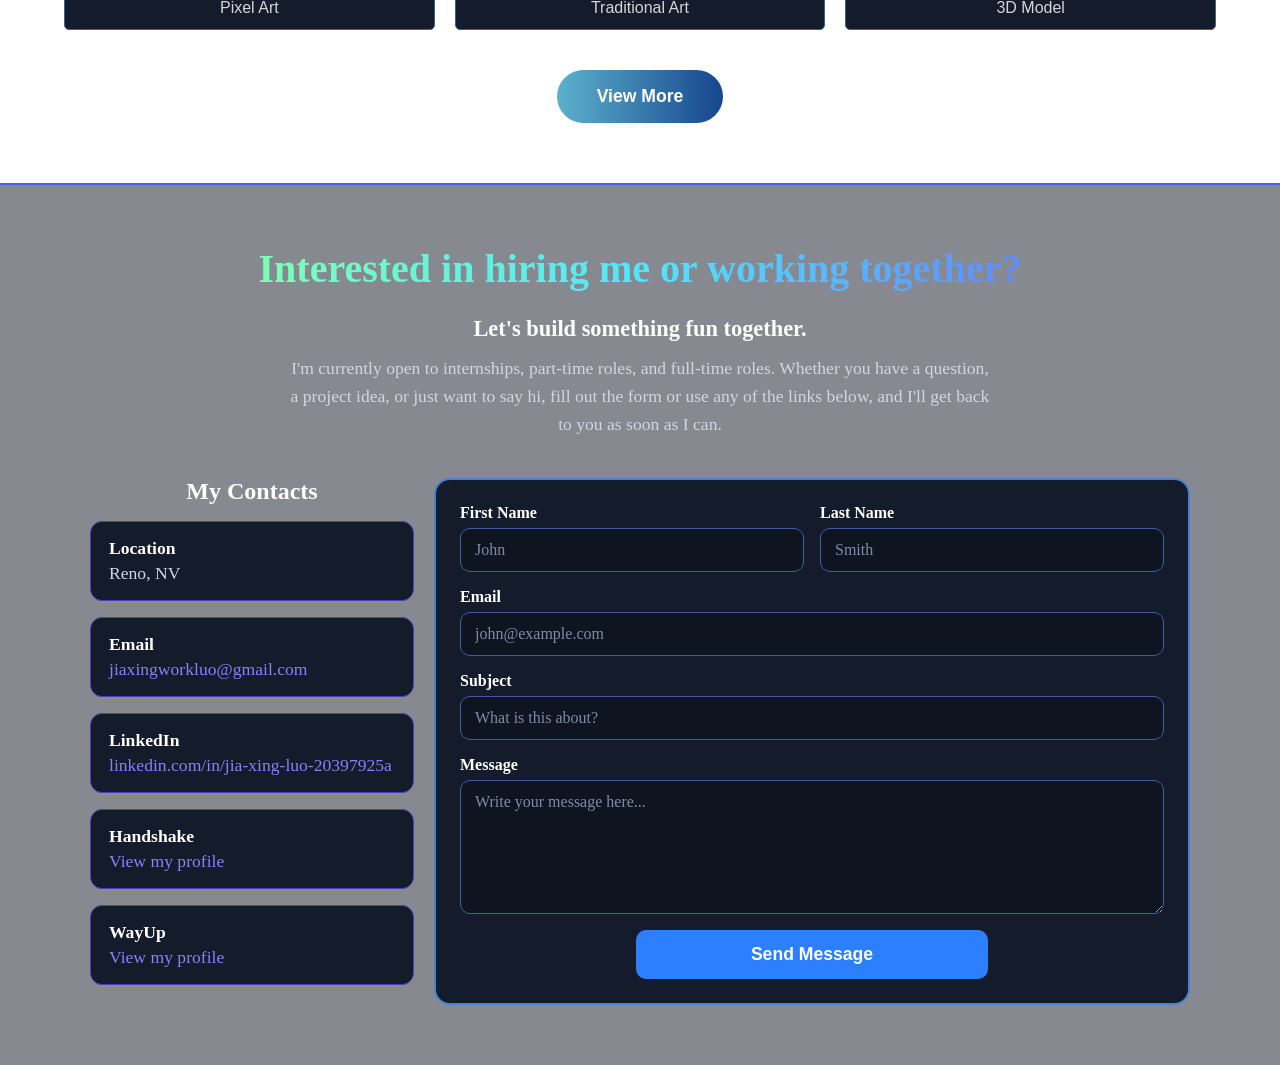
==== commit e240ca5c: "Updated Responsive Layout" ====
--- a/index.html
+++ b/index.html
@@ -372,6 +372,12 @@
             <span class="contact-label">Handshake</span>
             <a href="https://app.joinhandshake.com/profiles/wjx9dq" target="_blank" rel="noopener">View my profile</a>
           </div>
+
+          <div class="contact-item">
+            <span class="contact-label">WayUp</span>
+            <a href="https://www.wayup.com/profile/Jia-Xing-Luo-78e8344897/" target="_blank" rel="noopener">View my profile</a>
+          </div>
+
         </div>
 
         <!-- Right: form -->
--- a/css/styles.css
+++ b/css/styles.css
@@ -140,8 +140,12 @@
 
 /* Phone: shrink further */
 @media (max-width: 440px) {
+  .nav-name {
+    font-size: 1.25rem;
+  }
+
   .nav-links li a {
-    font-size: 0.55rem;
+    font-size: 0.75rem;
     padding: 5px 6px;
   }
 }
--- a/css/home.css
+++ b/css/home.css
@@ -34,12 +34,16 @@
 }
 
 .welcome-sentence {
-  width: fit-content;
+  width: 100%;                 /* fills the container instead of fit-content */
+  max-width: 100%;
   margin: 0 auto 25px auto;
-  font-size: 1.5rem;
-  font-weight: bold;
+  font-size: clamp(0.8rem, 3.6vw, 1.5rem);
+  font-weight: bold;
+  white-space: nowrap;
+  text-align: center;
   background: linear-gradient(to right, #68f0c9, #54c9f7, #4a67ea);
   background-clip: text;
+  -webkit-background-clip: text;
   color: transparent;
 }
 
@@ -63,34 +67,47 @@
   }
 
   .welcome-message {
-    font-size: 1.85rem;
+    font-size: 1.9rem;
   }
 
   .welcome-sentence {
     font-size: 1.2rem;
   }
-}
-
-@media (max-width: 600px) {
+
+  .welcome-paragraph {
+    font-size: 0.9rem;
+  }
+}
+
+@media (max-width: 750px) {
+  .welcome-container {
+    width: 95%;
+    padding: 40px 0;
+  }
+
   .welcome-image {
     width: 175px;
     height: 175px;
   }
 
+  .welcome-message {
+    font-size: 1.8rem;
+  }
+
   .welcome-slogan {
-    font-size: 0.7rem;
-  }
-
-  .welcome-message {
-    font-size: 1.7rem;
+    font-size: 0.9rem;
   }
 
   .welcome-sentence {
-    font-size: 0.9rem;
-  }
-}
-
-/* Social Items*/
+    font-size: 1rem;
+  }
+
+  .welcome-paragraph {
+    font-size: 0.8rem;
+  }
+}
+
+/* Social Items */
 .social-title {
   font-size: 1.3rem;
   font-weight: normal;
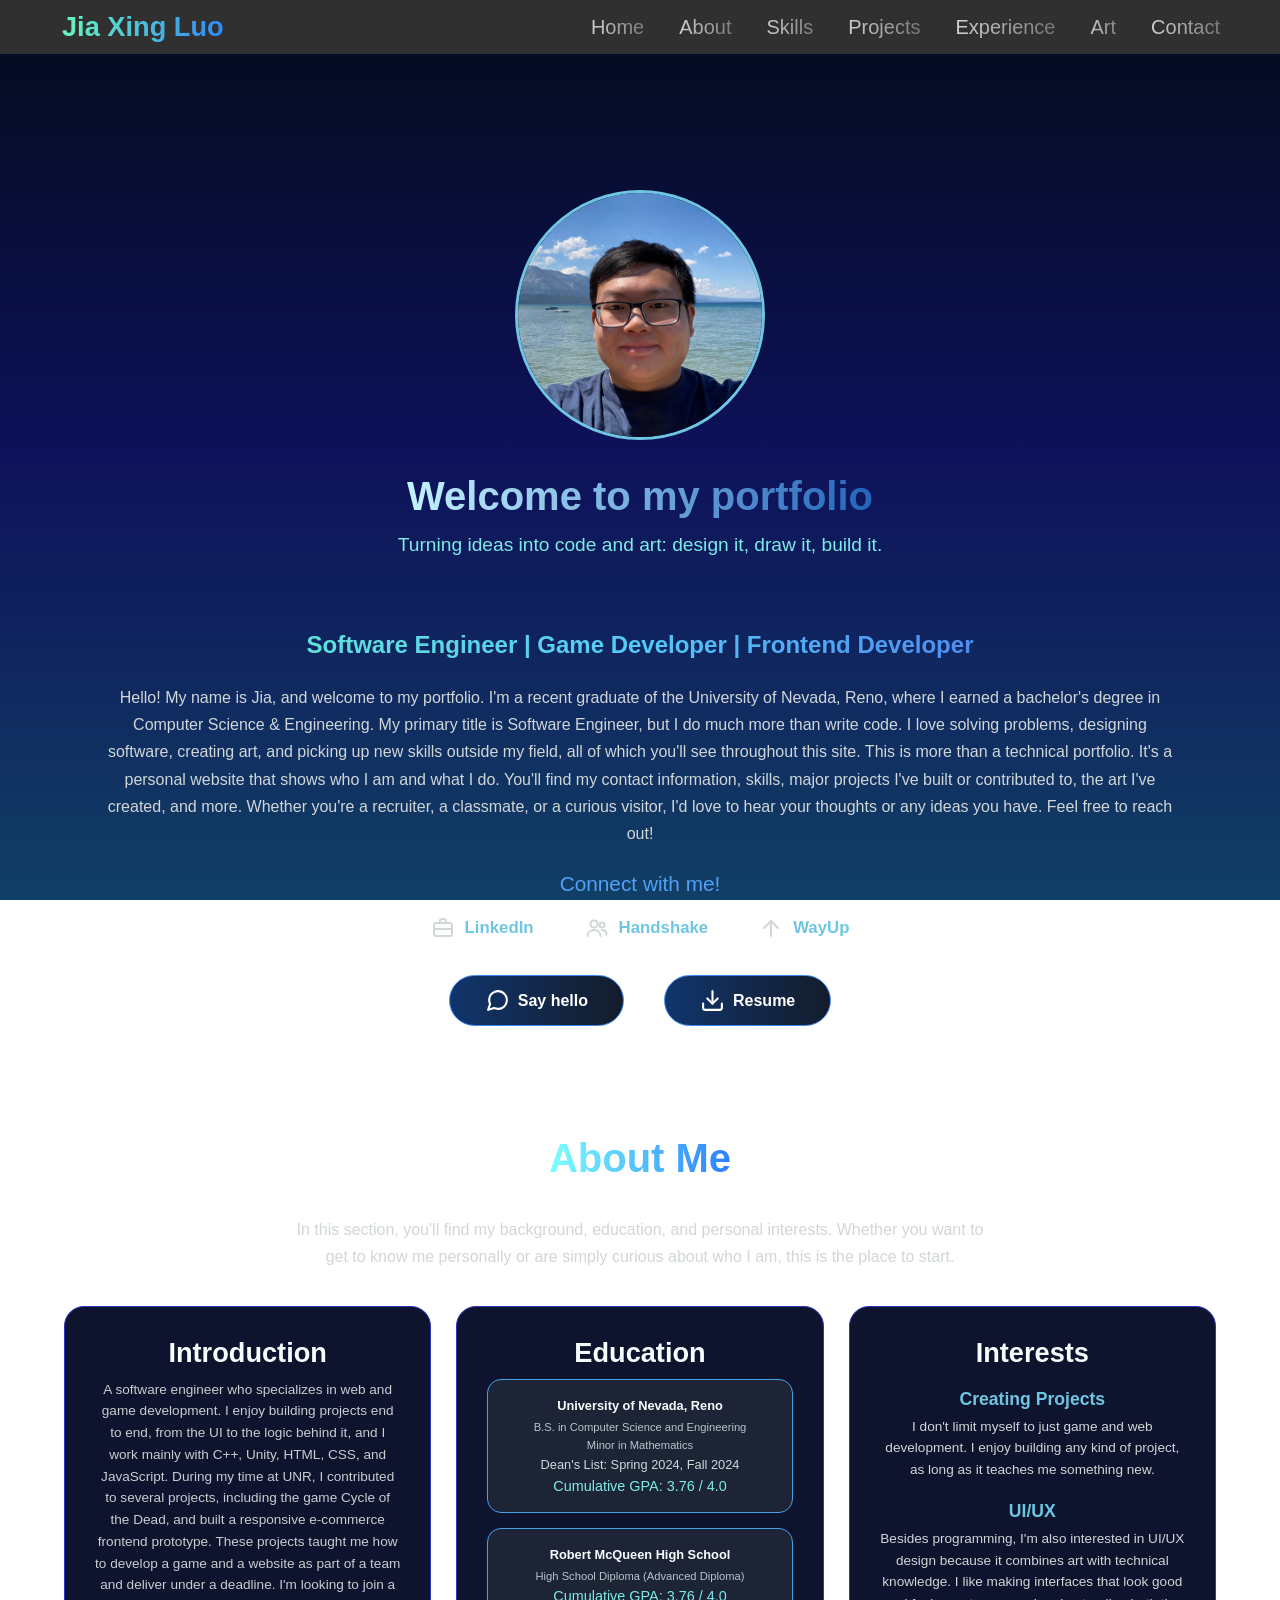
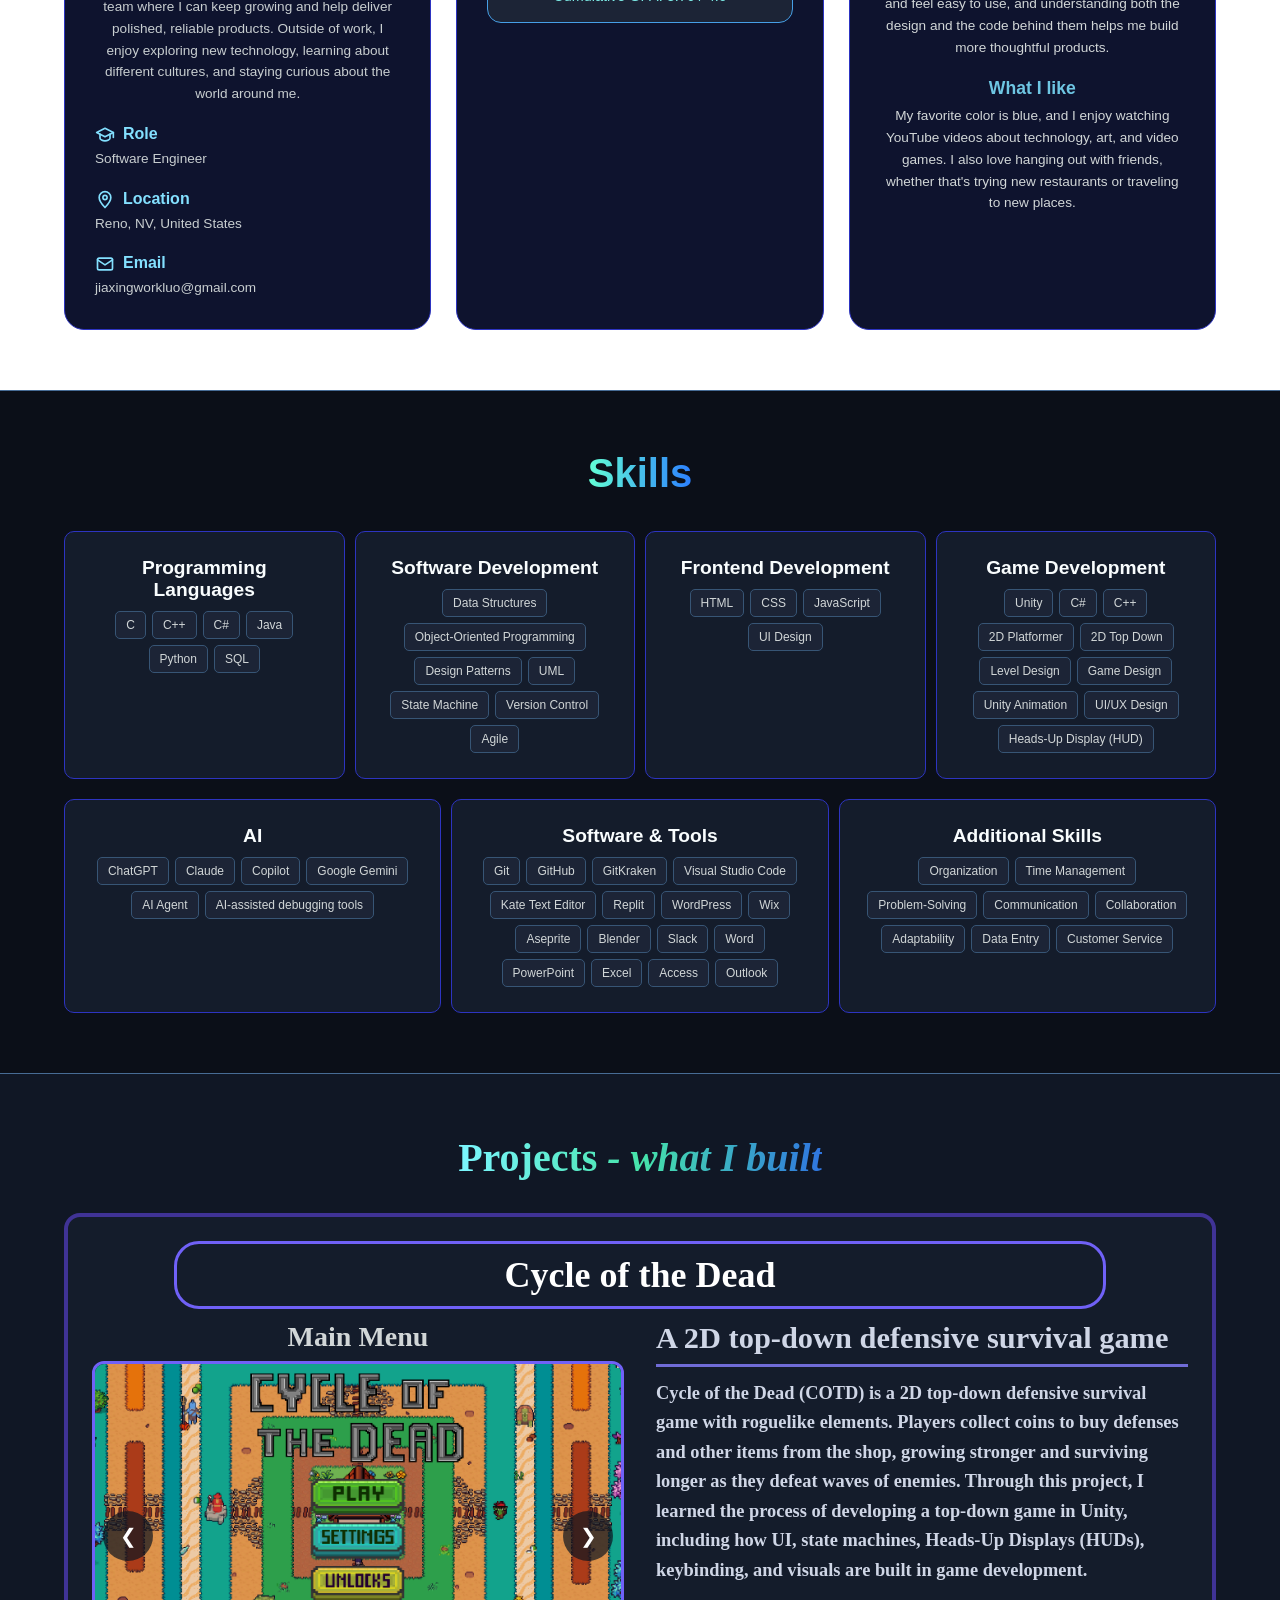
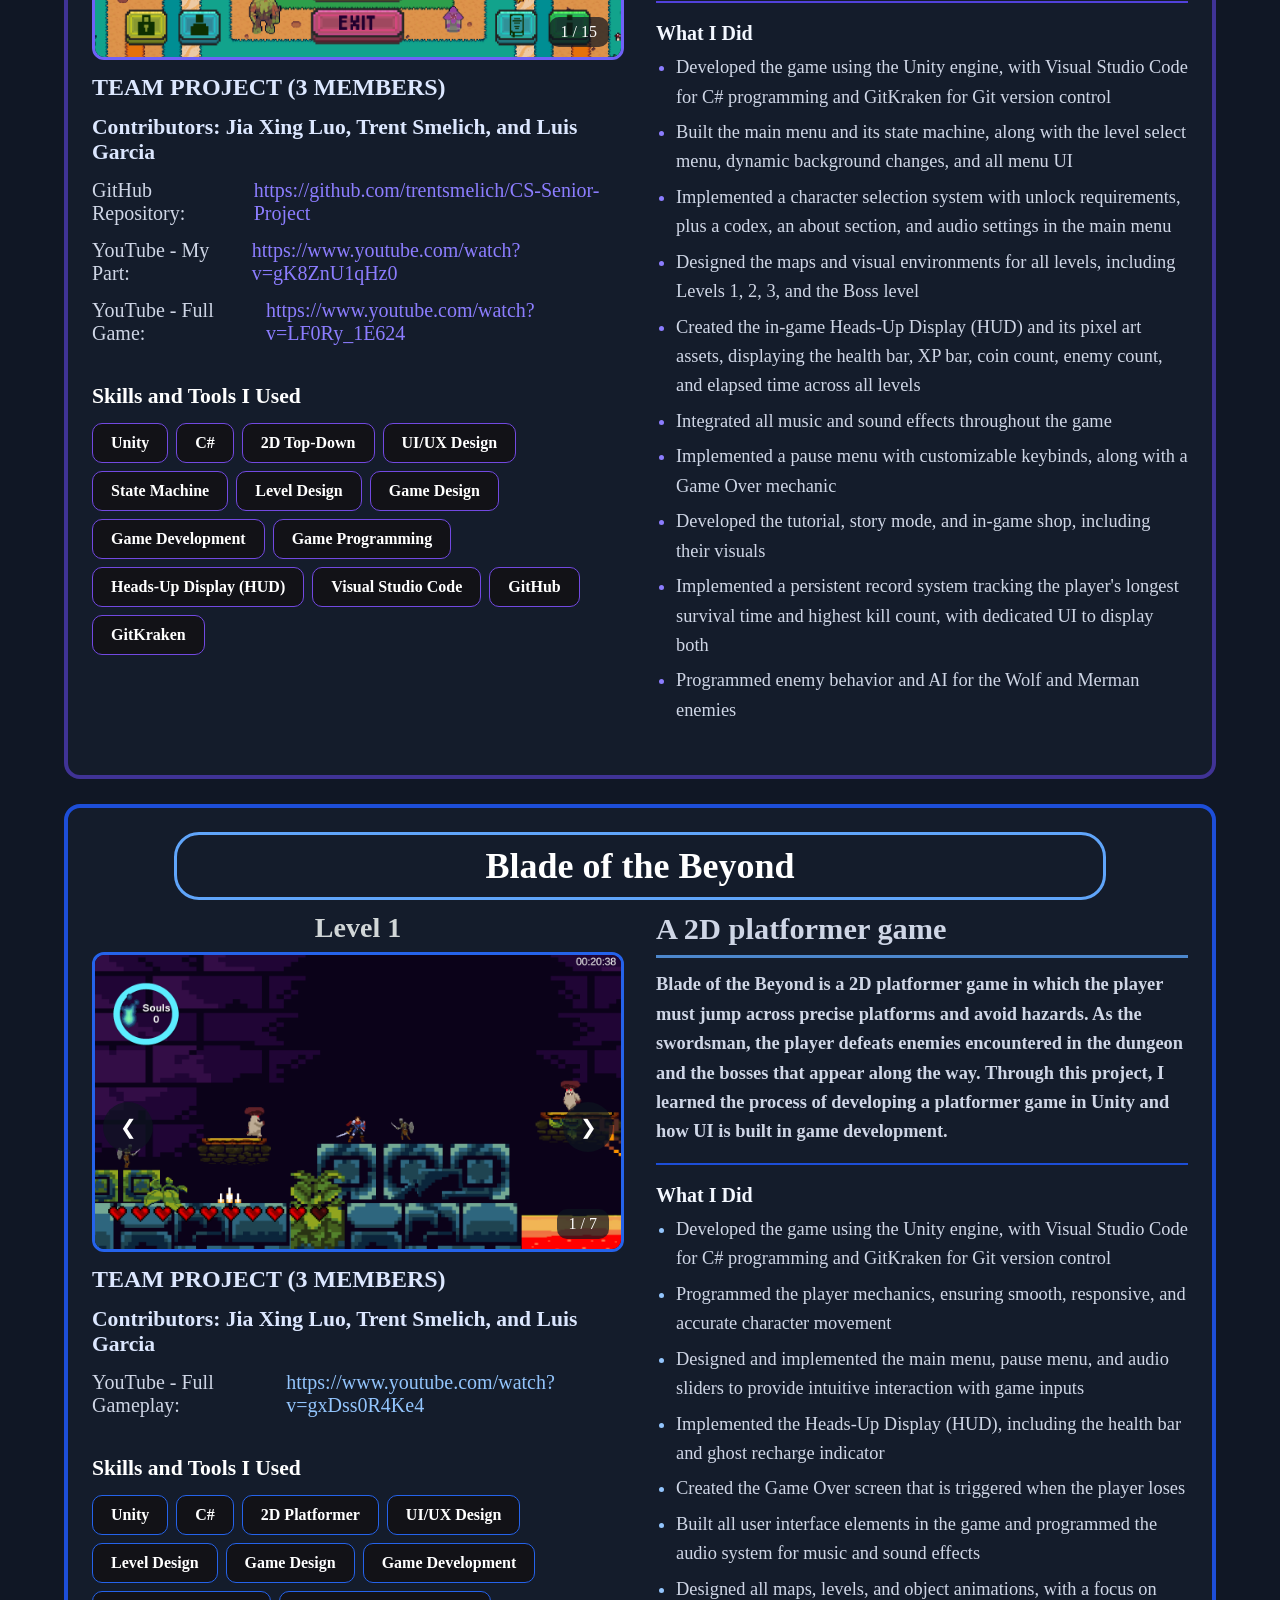
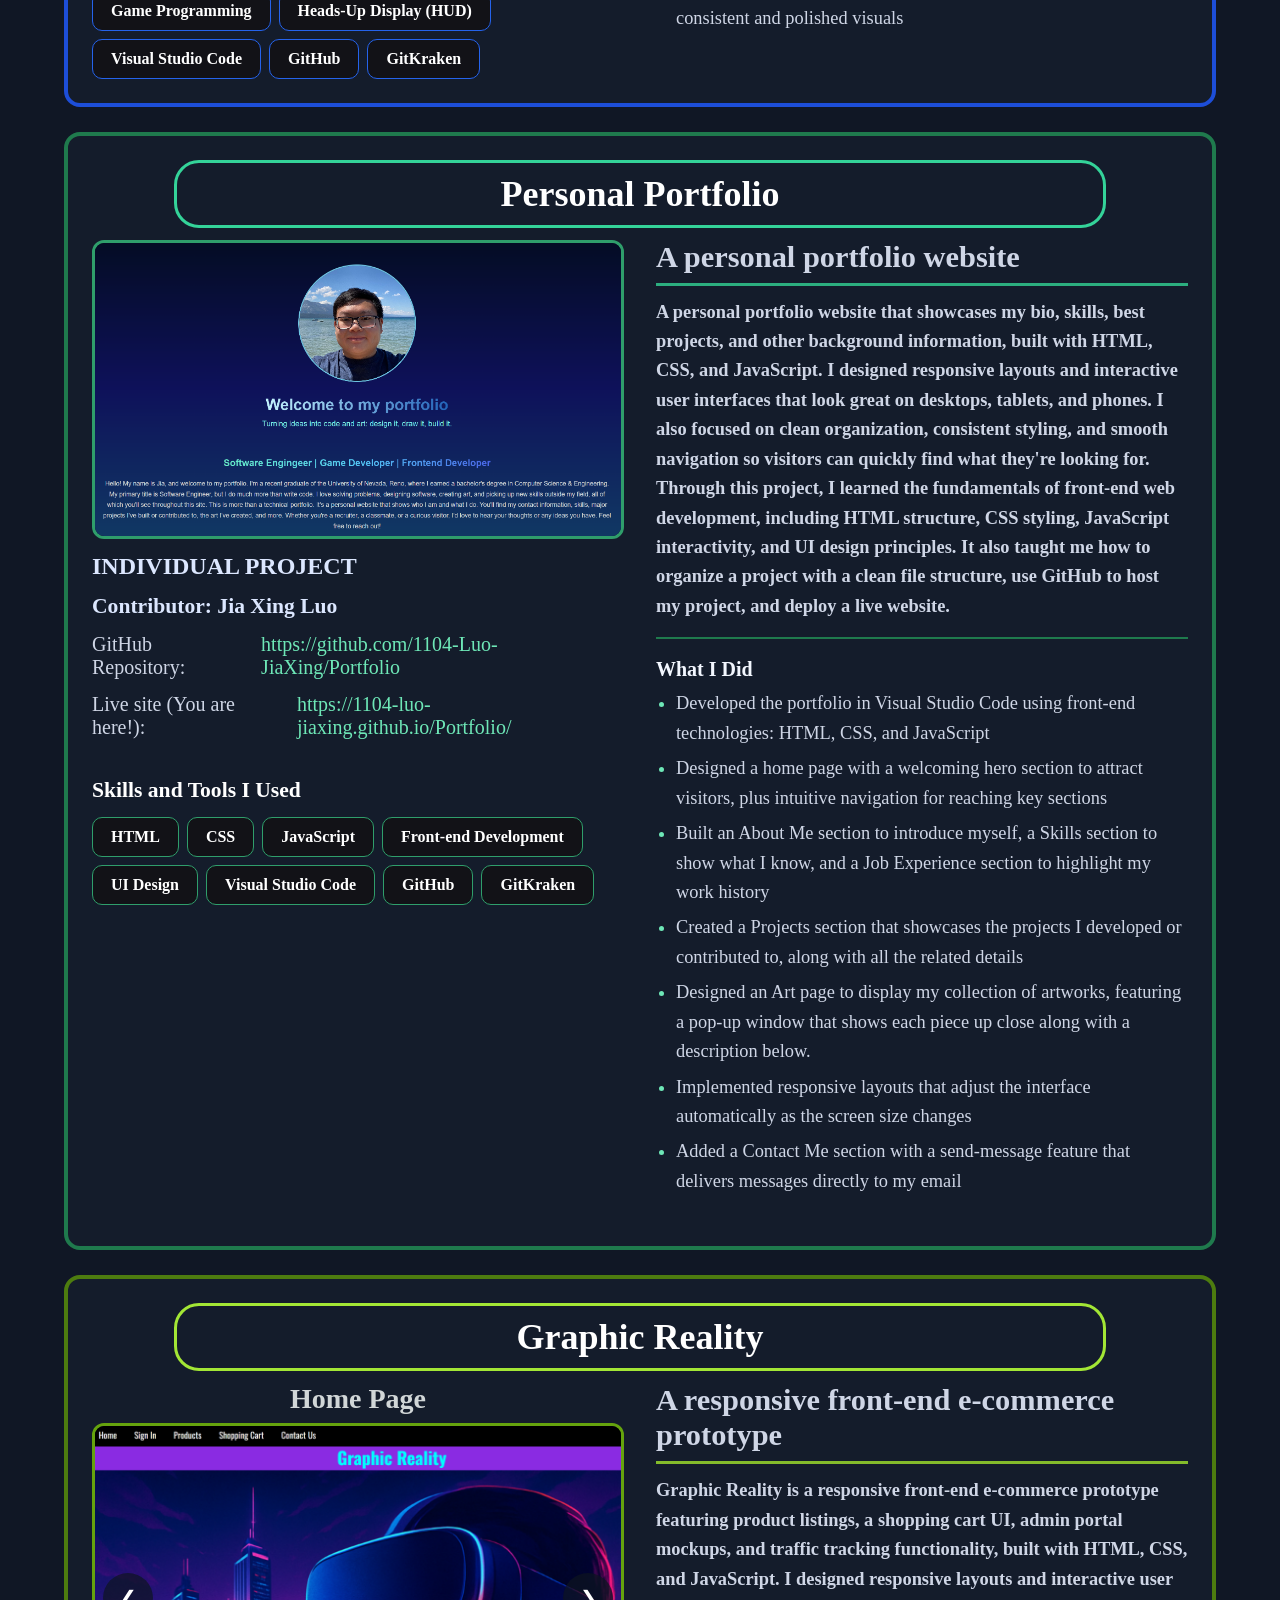
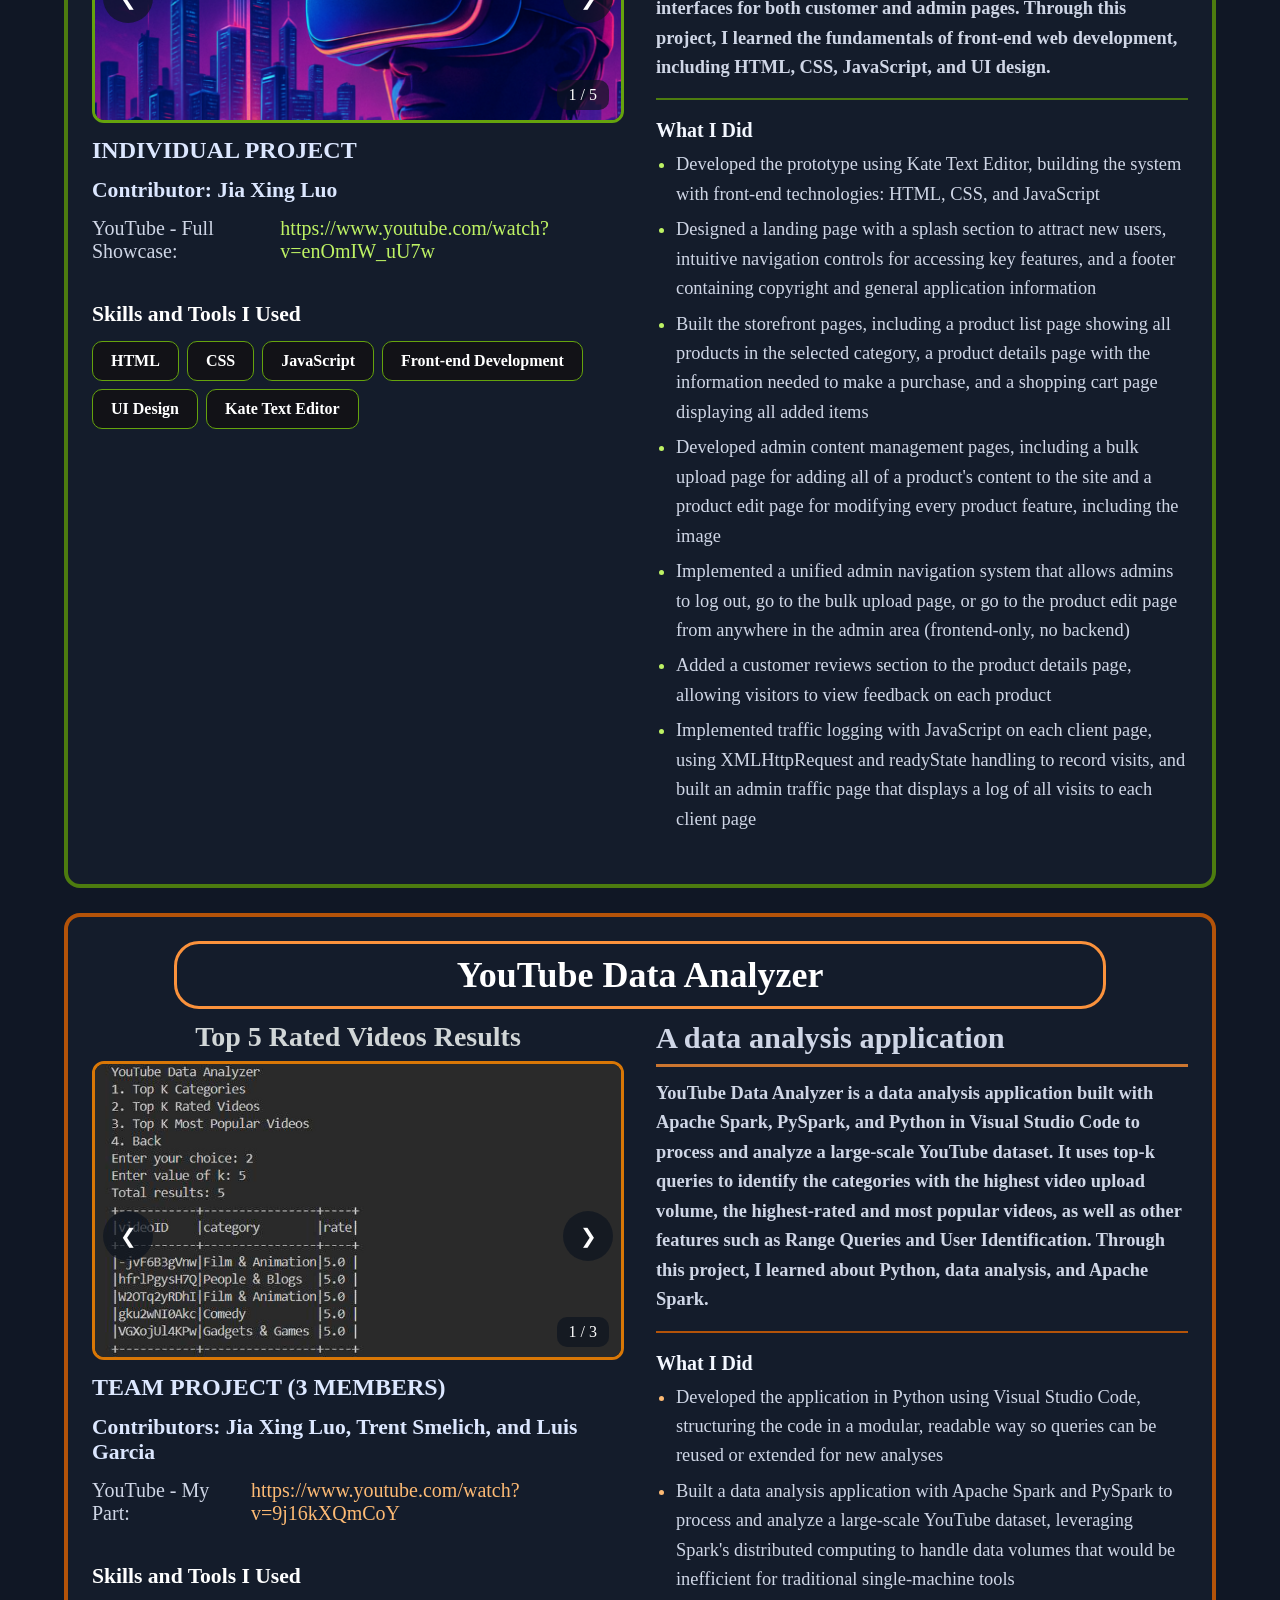
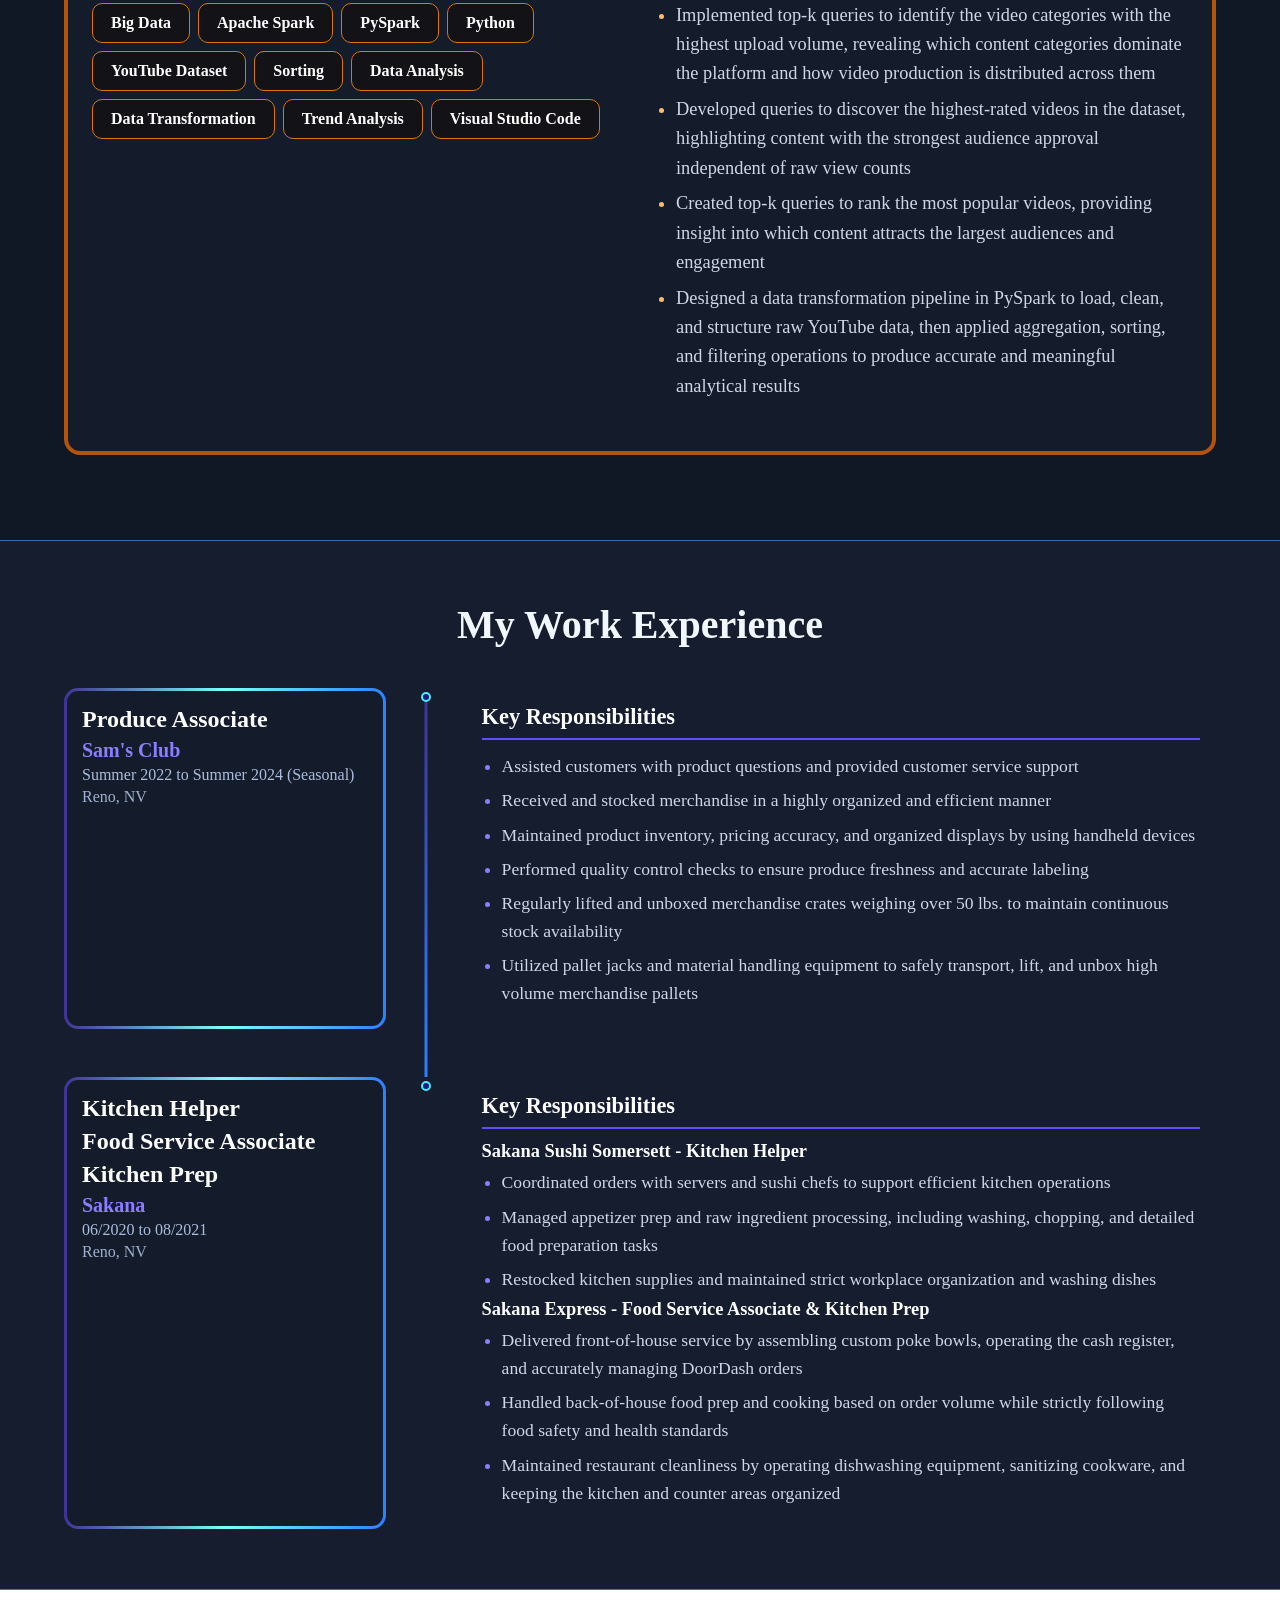
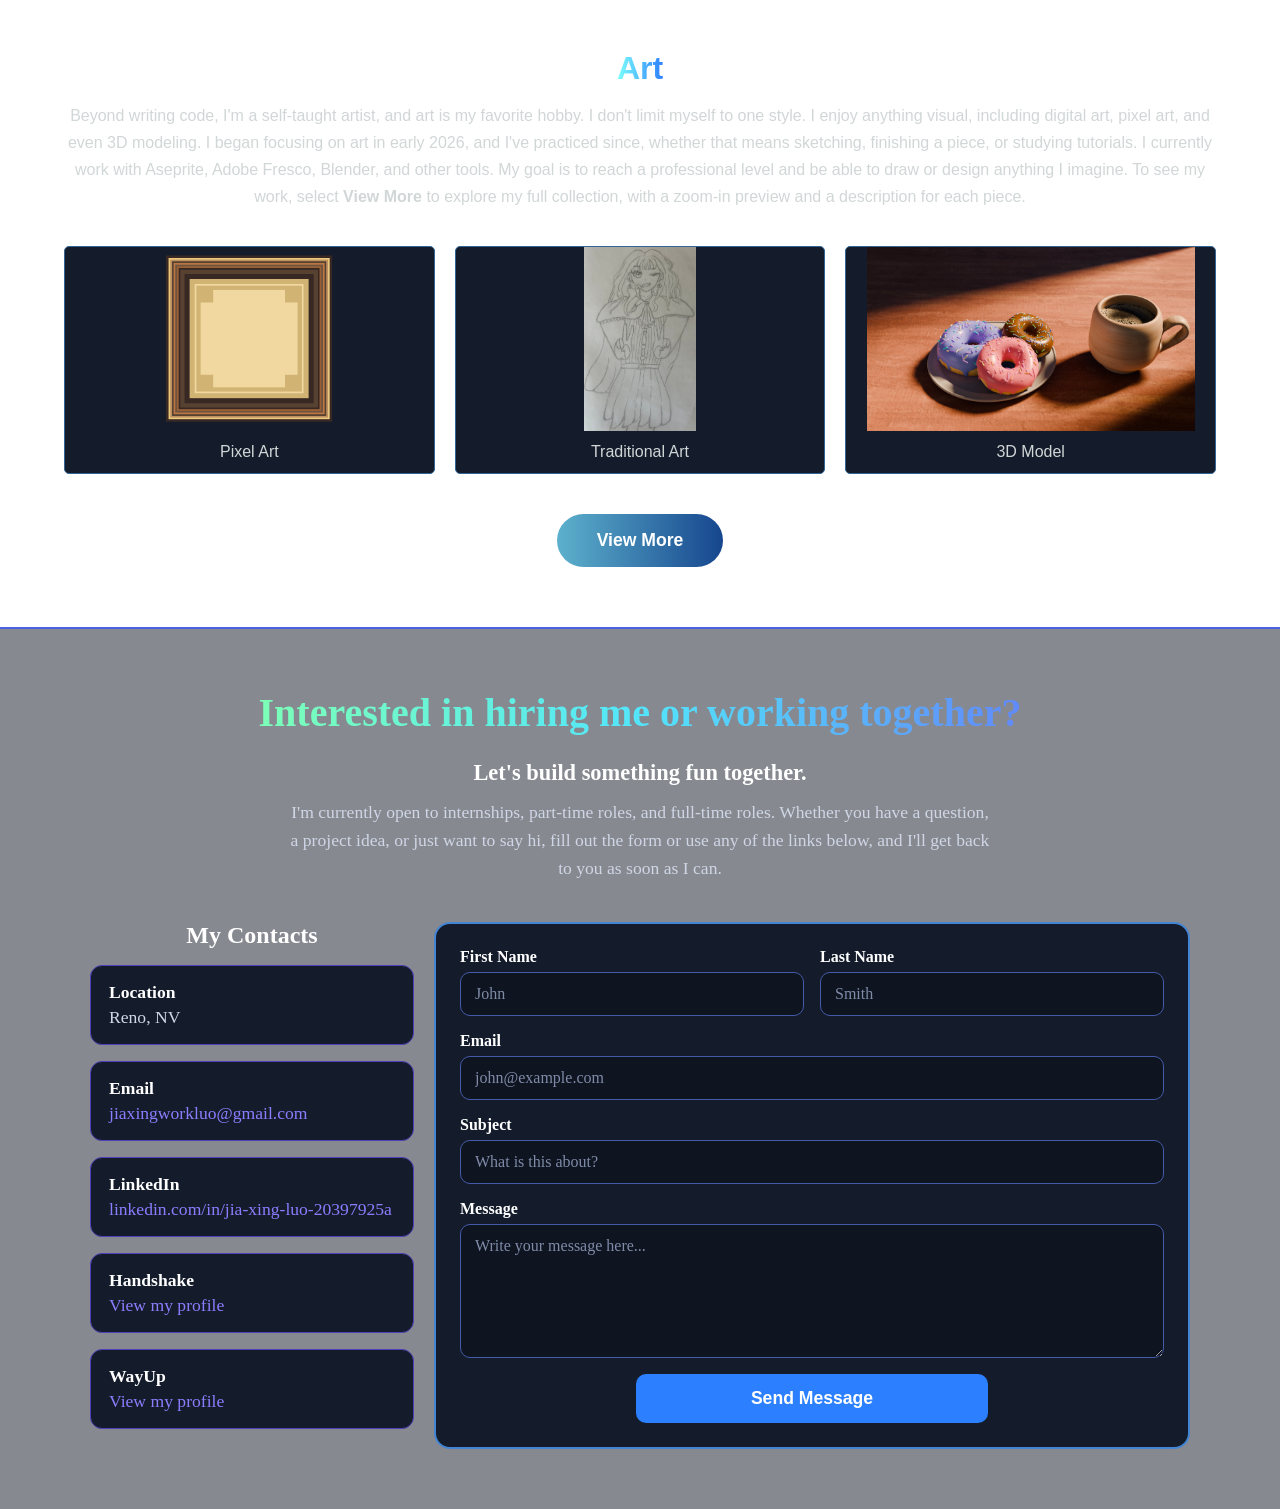
==== commit 2e3f745a: "Projects Section Upgrade" ====
--- a/index.html
+++ b/index.html
@@ -216,7 +216,7 @@
   <section class="projects-section" id="projects">
     <div class="projects-inner">
 
-      <h2 class="projects-title">
+      <h2 class="projects-section-title">
         <span class="title-first">Projects</span> <span class="title-second">- what I built</span>
       </h2>
 
--- a/css/styles.css
+++ b/css/styles.css
@@ -145,7 +145,7 @@
   }
 
   .nav-links li a {
-    font-size: 0.75rem;
+    font-size: 0.85rem;
     padding: 5px 6px;
   }
 }
--- a/css/home.css
+++ b/css/home.css
@@ -99,7 +99,7 @@
   }
 
   .welcome-sentence {
-    font-size: 1rem;
+    font-size: 0.8rem;
   }
 
   .welcome-paragraph {
@@ -566,7 +566,7 @@
   gap: 32px;
 }
 
-.projects-title {
+.projects-section-title {
   display: block;
   text-align: center;
   font-size: 2.5rem;
@@ -577,6 +577,25 @@
   color: transparent;
 }
 
+.project-body {
+  display: flex;
+  gap: 32px;
+  align-items: flex-start;
+}
+
+.project-name {
+  width: 85%;
+  font-size: 2.25rem;
+  text-align: center;
+  margin: 0 auto 12px;
+  padding-top: 10px;
+  padding-bottom: 10px;
+  border: 3px solid var(--project-name-line);
+  border-radius: 25px;
+  color: #fff;
+}
+
+
 .title-first {
   font-weight: bold;
 }
@@ -591,13 +610,14 @@
   --project-hover: rgb(106, 90, 255);      
   --project-glow: rgba(91, 60, 247, 0.55); 
   --project-text: rgb(140, 125, 255);      
-  --project-line-strong: #827efe;          
+  --project-line-strong: #706cd7;          
   --project-line: #5141db;                
   --project-tag: #7249e1;
-  --project-image-border: #7061f7;                  
+  --project-image-border: #7061f7;       
+  --project-name-line: #7061f7;            
 
   width: 100%;
-  display: flex;
+  display: block;
   gap: 32px;
   padding: 24px;
   box-sizing: border-box;
@@ -630,6 +650,7 @@
   overflow: hidden;
   background: #0e1420;
   border: 3px solid var(--project-image-border);
+  position: relative;
 }
 
 .project-image-box img {
@@ -639,6 +660,84 @@
   display: block;
 }
 
+.carousel-slide {
+  position: relative;
+  /* each slide fills the whole box */
+  flex: 0 0 100%;
+  height: 100%;
+}
+
+.carousel-slide img {
+  width: 100%;
+  height: 100%;
+  object-fit: cover;
+  display: block;
+}
+
+.carousel-title {
+  margin: 0 0 8px;
+  font-size: 1.75rem;
+  font-weight: bold;
+  color: #d1d6d7;
+  text-align: center;
+}
+
+.carousel {
+  position: relative;
+}
+
+.carousel-track {
+  display: flex;
+  height: 100%;
+  transition: transform 0.35s ease;
+}
+
+.carousel-track img {
+  /* each image fills the whole box */
+  flex: 0 0 100%;
+  width: 100%;
+  height: 100%;
+  object-fit: cover;
+  display: block;
+}
+
+.carousel-btn {
+  position: absolute;
+  top: 50%;
+  width: 50px;
+  height: 50px;
+  border: none;
+  border-radius: 50%;
+  background: rgba(14, 20, 32, 0.7);
+  color: #ffffff;
+  font-size: 1.25rem;
+  cursor: pointer;
+  display: flex;
+  align-items: center;
+  justify-content: center;
+  transition: background 0.2s ease, transform 0.2s ease;
+}
+
+.carousel-btn:hover {
+  background: rgba(44, 128, 255, 0.85);
+  transform: scale(1.15);
+}
+
+.carousel-prev { left: 8px; }
+.carousel-next { right: 8px; }
+
+.carousel-count {
+  position: absolute;
+  bottom: 10px;
+  right: 12px;
+  padding: 6px 12px;
+  border-radius: 10px;
+  background: rgba(14, 20, 32, 0.7);
+  color: #ffffff;
+  font-size: 1rem;
+}
+
+
 .project-type {
   font-size: 1.5rem;
   font-weight: 600;
@@ -699,12 +798,12 @@
   flex-direction: column;
 }
 
-.project-name {
+.project-right-title {
   font-size: 1.9rem;
   margin: 0 0 12px;
   padding-bottom: 8px;
-  border-bottom: 5px solid var(--project-line-strong);
-  color: #fff;
+  border-bottom: 3px solid var(--project-line-strong);
+  color: #cfd6e6;
 }
 
 .project-desc {
@@ -752,10 +851,11 @@
   --project-hover: #34d399;
   --project-glow: rgba(52, 211, 153, 0.5);
   --project-text: #6ee7b7;
-  --project-line-strong: #34d399;
+  --project-line-strong: #2cae7f;
   --project-line: #1f7a4d;
   --project-tag: #2f9e6b;
   --project-image-border:#2f9e6b;
+  --project-name-line: #34d399;
 }
 
 .project-card.theme-orange {
@@ -763,10 +863,11 @@
   --project-hover: #fb923c;
   --project-glow: rgba(251, 146, 60, 0.5);
   --project-text: #fdba74;
-  --project-line-strong: #fb923c;
+  --project-line-strong: #cc7630;
   --project-line: #b45309;
   --project-tag: #d97706;
   --project-image-border:#d97706;
+  --project-name-line: #fb923c;
 }
 
 .project-card.theme-blue {
@@ -774,10 +875,11 @@
   --project-hover: #60a5fa;
   --project-glow: rgba(96, 165, 250, 0.5);
   --project-text: #93c5fd;
-  --project-line-strong: #60a5fa;
+  --project-line-strong: #4d87cd;
   --project-line: #1d4ed8;
   --project-tag: #2563eb;
   --project-image-border:#2563eb;
+  --project-name-line: #60a5fa;
 }
 
 .project-card.theme-lime {
@@ -785,15 +887,17 @@
   --project-hover: #a3e635;
   --project-glow: rgba(163, 230, 53, 0.5);
   --project-text: #bef264;
-  --project-line-strong: #a3e635;
+  --project-line-strong: #84bb2b;
   --project-line: #4d7c0f;
   --project-tag: #65a30d;
   --project-image-border:#65a30d;
+  --project-name-line: #a3e635;
 }
 
 @media (max-width: 1200px) {
-  .project-card {
+  .project-body {
     flex-direction: column;
+    gap: 24px;
   }
 
   .project-left,
@@ -812,7 +916,7 @@
   }
 
   .project-contributors-row {
-    font-size: 1rem;
+    font-size: 1.15rem;
   }
 
   
@@ -836,16 +940,28 @@
     padding: 8px 15px;
     font-size: 0.85rem;
   }
+
+  .project-right-title {
+    font-size: 1.55rem;
+  }
 }
 
 
 @media (max-width: 700px) {
+
+  .project-name {
+    font-size: 1.5rem;
+  }
 
   .project-link-row {
     gap: 10px;
     font-size: 1rem;
   }
 
+  .carousel-title {
+    font-size: 1.15rem;
+  }
+
   .project-type {
     font-size: 1.15rem;
   }
@@ -873,6 +989,23 @@
   .tag {
     padding: 6px 10px;
     font-size: 0.75rem;
+  }
+
+  .carousel-btn {
+    width: 36px;
+    height: 36px;
+    font-size: 1rem;
+  }
+
+  .carousel-count {
+    bottom: 8px;
+    right: 10px;
+    padding: 2px 8px;
+    font-size: 0.75rem;
+  }
+
+  .project-right-title {
+    font-size: 1.15rem;
   }
 }
 
